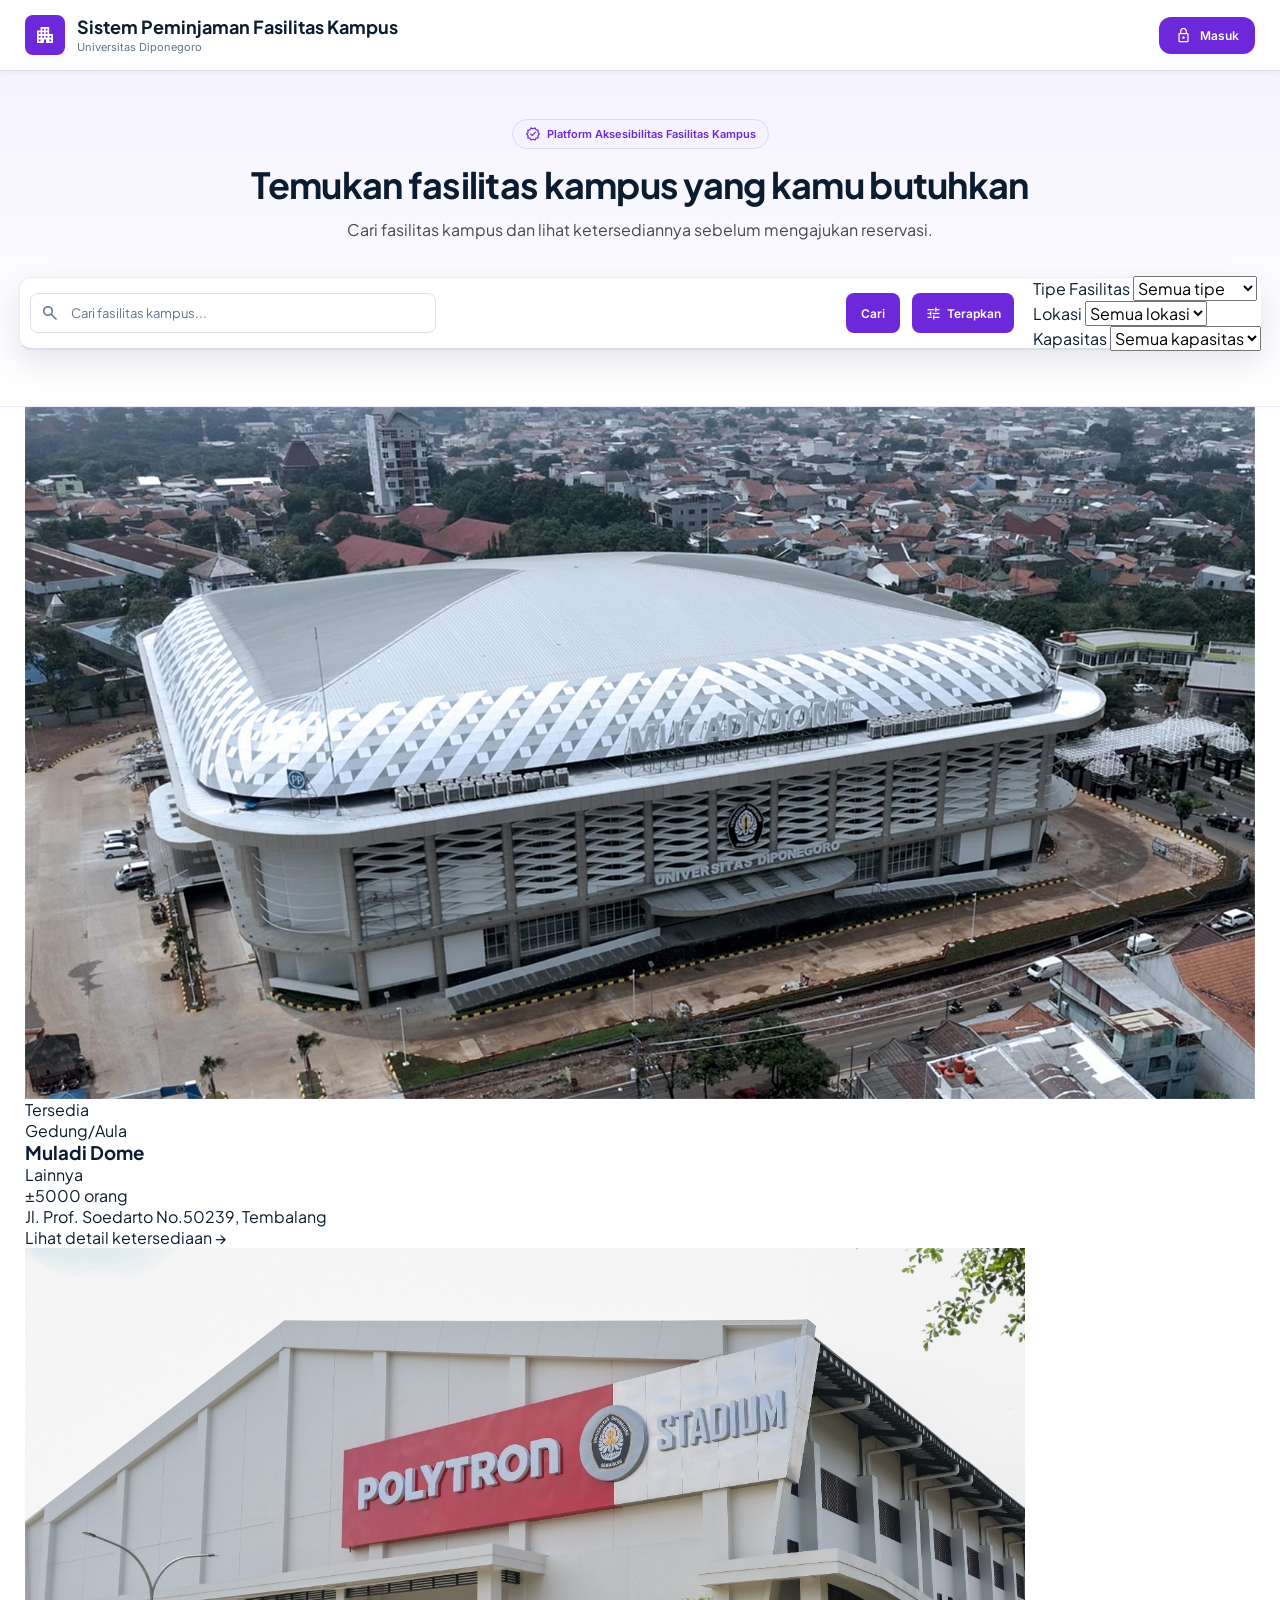
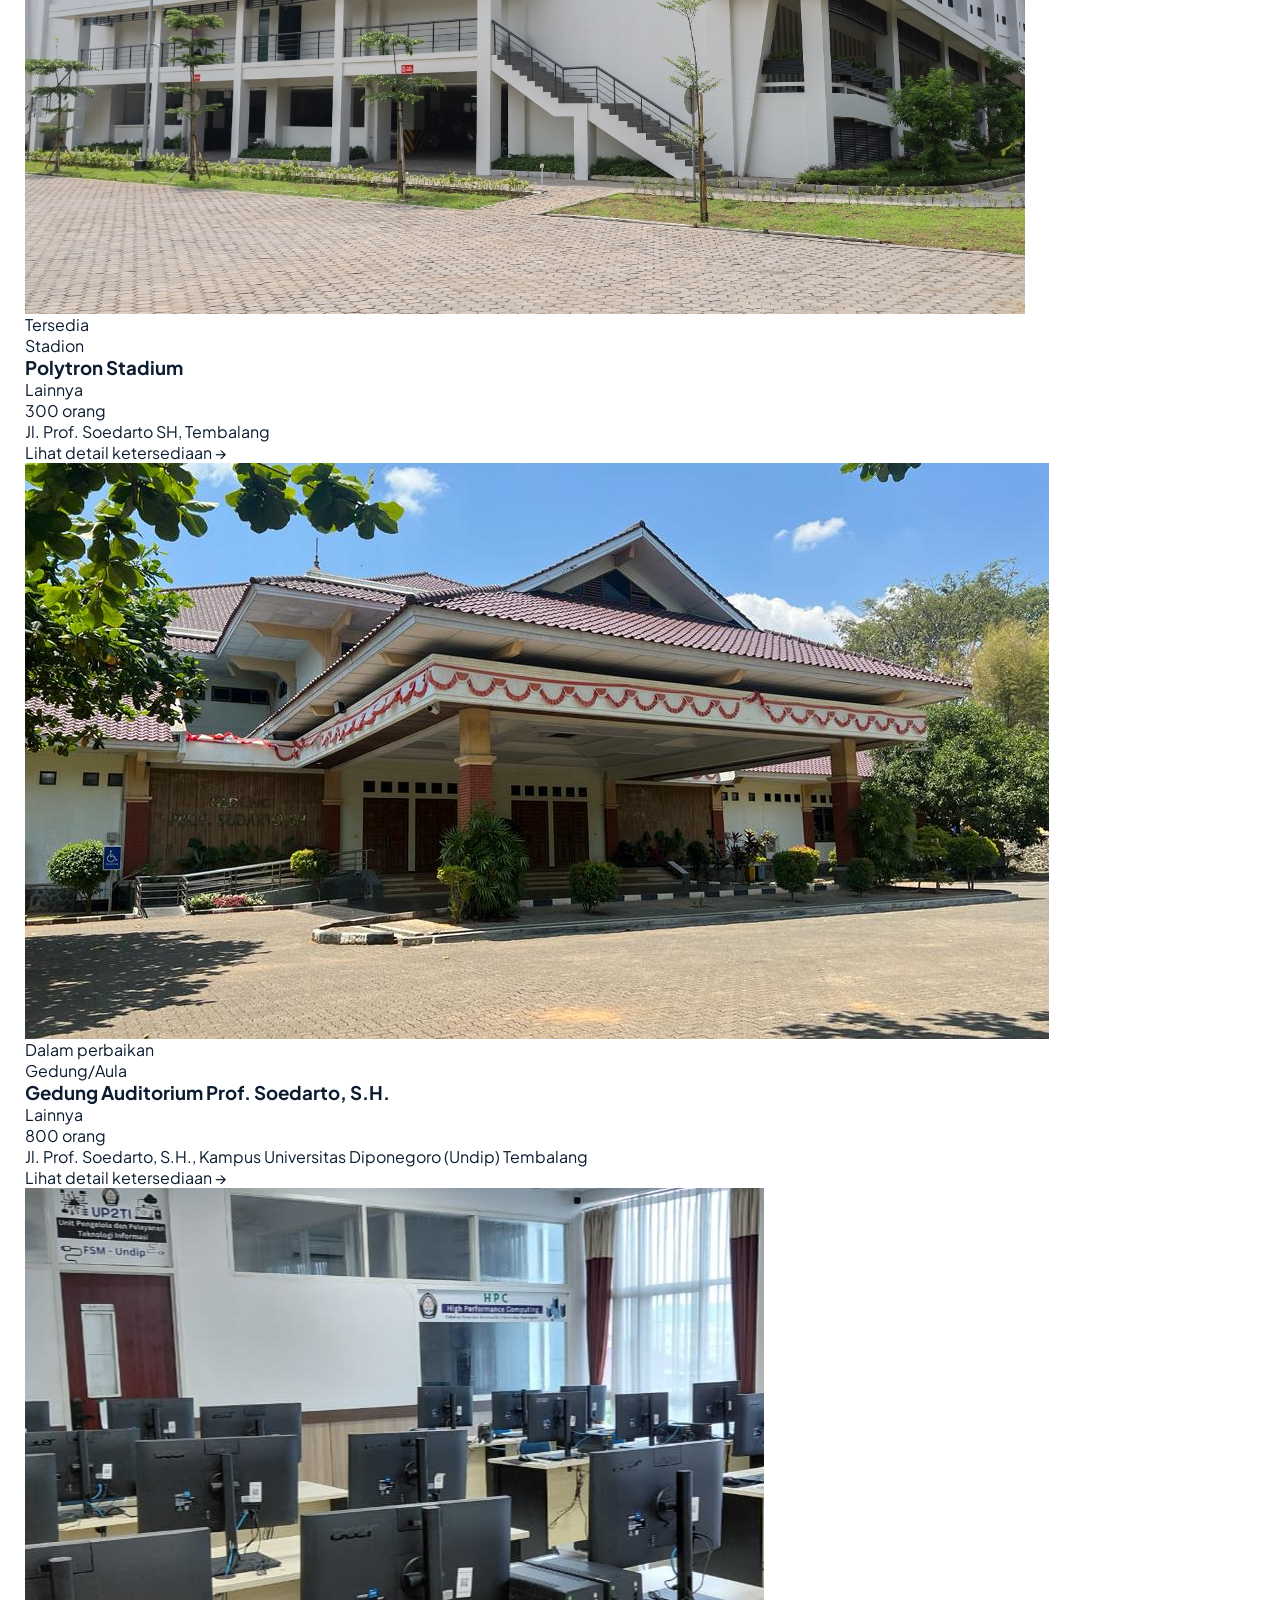
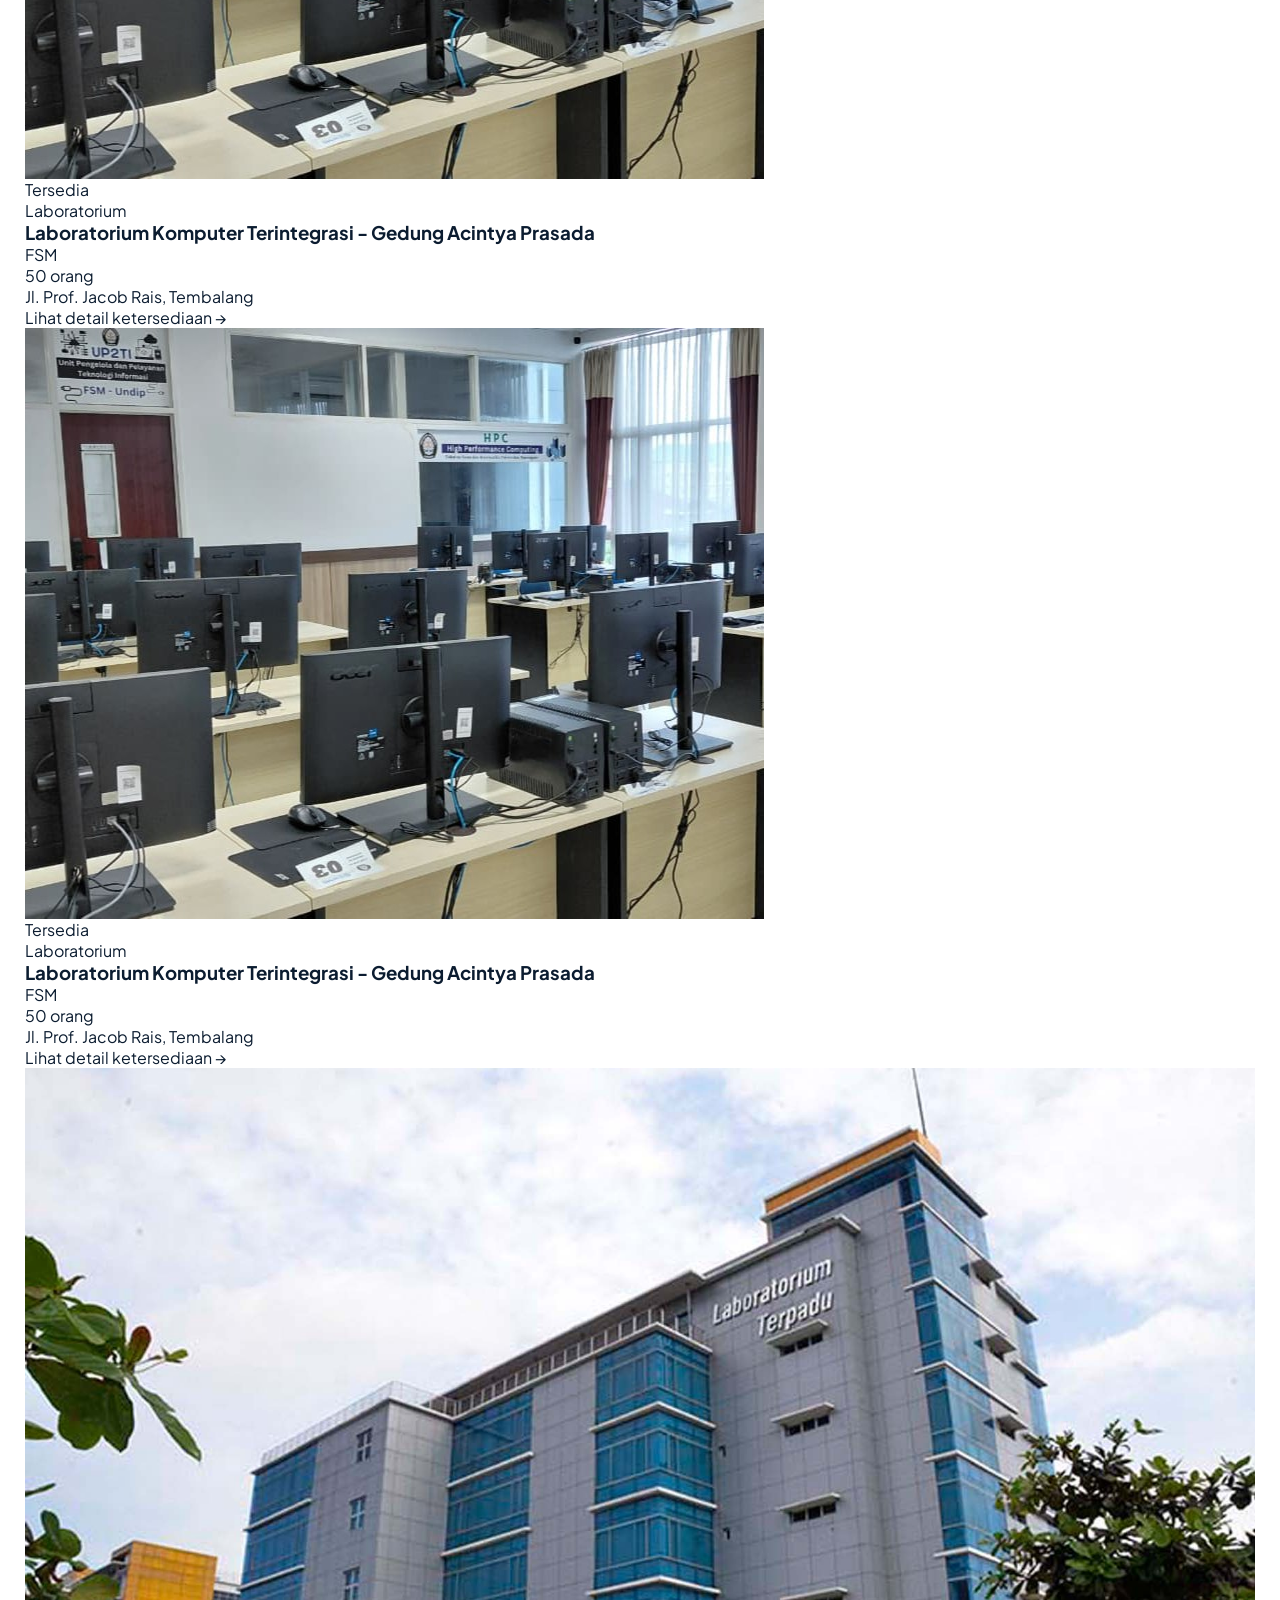
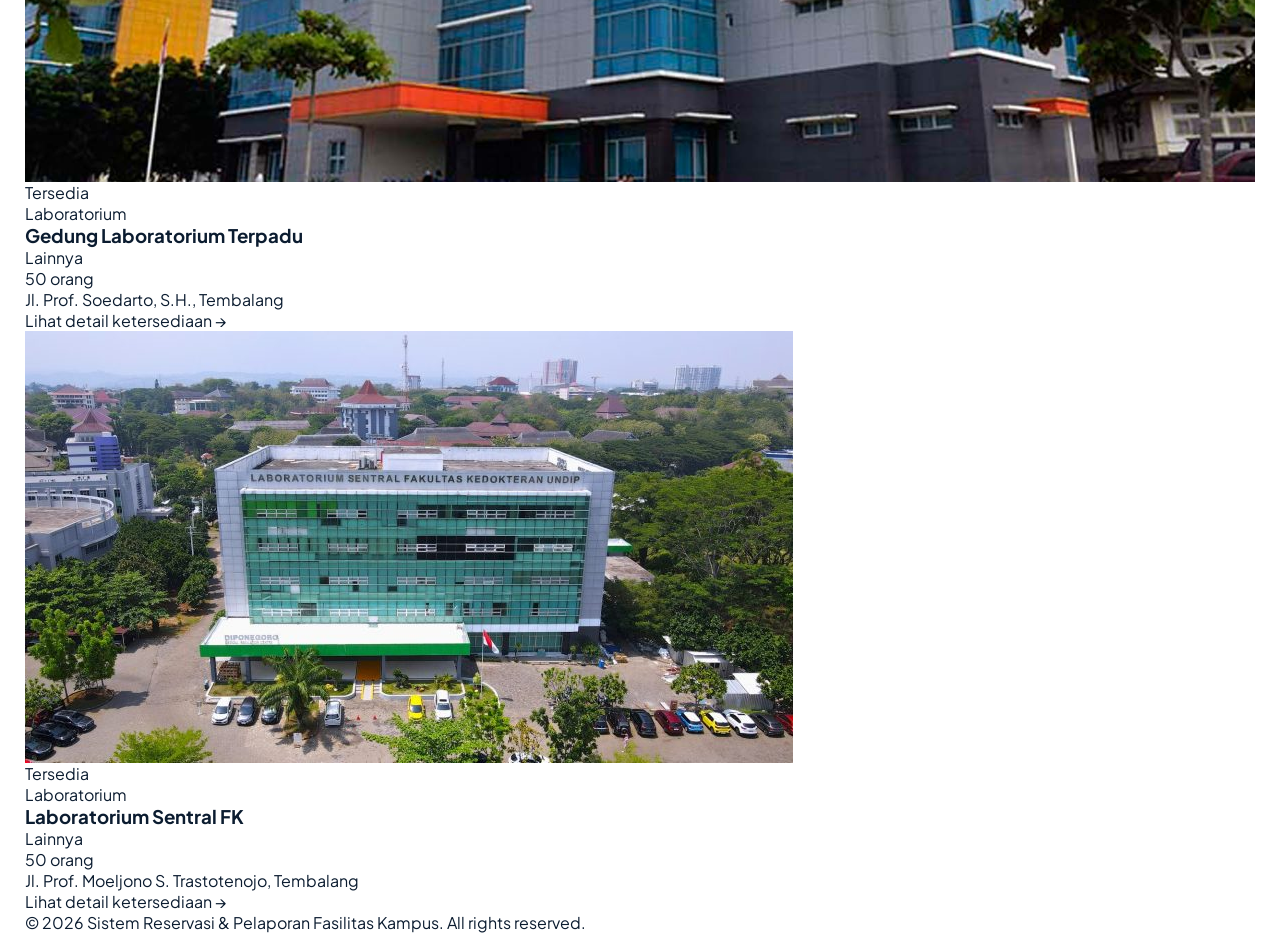
==== index.html @ 1acdc419 "feat: build guest catalog layout" ====
<!DOCTYPE html>
<html lang="en">
<head>
    <meta charset="UTF-8">
    <meta name="viewport" content="width=device-width, initial-scale=1.0">
    <title>Sistem Reservasi Fasilitas Kampus</title>
    <link rel="preconnect" href="https://fonts.googleapis.com">
    <link rel="preconnect" href="https://fonts.gstatic.com" crossorigin>
    <link href="https://fonts.googleapis.com/css2?family=Inter:ital,opsz,wght@0,14..32,100..900;1,14..32,100..900&family=Plus+Jakarta+Sans:ital,wght@0,200..800;1,200..800&display=swap" rel="stylesheet">
    <link href="https://fonts.googleapis.com/css2?family=Material+Symbols+Outlined" rel="stylesheet"/>
    <link rel="stylesheet" href="assets/css/style.css ">
</head>
<body>
    <header class="navbar">
        <div class="container navbar-container">
            <a href="index.html" class="navbar-brand">
                <div class="navbar-logo">
                    <span class="material-symbols-outlined">apartment</span>
                </div>
                <div class="navbar-brand-text">
                    <h1>Sistem Peminjaman Fasilitas Kampus</h1>
                    <span>Universitas Diponegoro</span>
                </div>
            </a>
            <div class="navbar-actions">
                <a href="#" class="navbar-login">
                    <span class="material-symbols-outlined">lock</span>
                    Masuk
                </a>
            </div>
        </div>
    </header>
    <main>
        <section class="hero">
            <div class="hero-container">
                <div class="hero-content">
                    <span class="hero-badge">
                        <span class="material-symbols-outlined">
                            verified
                        </span>
                        Platform Aksesibilitas Fasilitas Kampus
                    </span>
                    <h1 class="hero-title">Temukan fasilitas kampus yang kamu butuhkan</h1>
                    <p class="hero-description">Cari fasilitas kampus dan lihat ketersediannya sebelum mengajukan reservasi.</p>
                </div>
                <div class="search-box">
                    <div class="search-box-input">
                        <span class="material-symbols-outlined">search</span>
                        <input type="text" placeholder="Cari fasilitas kampus...">
                    </div>
                    <button type="button" class="search-button">Cari</button>
                    <button type="button" class="filter-submit">
                        <span class="material-symbols-outlined">tune</span>
                        <p>Terapkan</p>
                    </button>
                    <div class="filters">
                        <div class="filter-group">
                            <label for="facility-type">Tipe Fasilitas</label>
                            <select id="facility-type">
                                <option value="">Semua tipe</option>
                                <option value="">Ruang Kelas</option>
                                <option value="">Laboratorium</option>
                                <option value="">Gor</option>
                                <option value="">Lapangan</option>
                                <option value="">Stadion</option>
                                <option value="">Gedung/Aula</option>
                                <option value="">Outdoor Area</option>
                                <option value="">Masjid</option>
                            </select>
                        </div>
                        <div class="filter-group">
                            <label for="facility-location">Lokasi</label>
                            <select id="facility-location">
                                <option value="">Semua lokasi</option>
                                <option value="">FH</option>
                                <option value="">FEB</option>
                                <option value="">FT</option>
                                <option value="">FK</option>
                                <option value="">FPP</option>
                                <option value="">FIB</option>
                                <option value="">FISIP</option>
                                <option value="">FSM</option>
                                <option value="">FKM</option>
                                <option value="">FPIK</option>
                                <option value="">FPSI</option>
                                <option value="">SV</option>
                                <option value="">Lainnya</option>
                            </select>
                        </div>
                        <div class="filter-group">
                            <label for="facility-capacity">Kapasitas</label>
                            <select id="facility-capacity">
                                <option value="">Semua kapasitas</option>
                                <option value="">50</option>
                                <option value="">100</option>
                                <option value="">200</option>
                                <option value="">1000</option>
                                <option value="">±5000</option>
                                <option value="">Lainnya</option>
                            </select>
                        </div>
                    </div>
                </div>
            </div>
        </section>

        <section class="facility-section">
            <div class="container">
                <div class="facility-grid">
                    <article class="facility-card"> 
                        <div class="facility-img-wrapper">
                            <img src="assets/images/muladi-dome.png" alt="Muladi Dome" class="facility-card-image">
                            <span class="facility-card-availability">Tersedia</span>
                        </div>
                        <div class="facility-card-content">
                            <span class="facility-card-type">Gedung/Aula</span>
                            <h3 class="facility-card-title">Muladi Dome</h3>
                            <p class="facility-card-location">Lainnya</p>
                            <p class="facility-card-capacity">±5000 orang</p>
                            <p class="facility-card-address">Jl. Prof. Soedarto No.50239, Tembalang</p>
                            <a href="#" class="facility-card-link">Lihat detail ketersediaan →</a>
                        </div>
                    </article>

                    <article class="facility-card">
                        <div class="facility-card-img-wrapper">
                            <img src="assets/images/polytron-stadium.png" alt="Polytron Stadium Undip" class="facility-card-image">
                            <span class="facility-card-availability">Tersedia</span>
                        </div>
                        <div class="facility-card-content">
                            <span class="facility-card-type">Stadion</span>
                            <h3 class="facility-card-title">Polytron Stadium</h3>
                            <p class="facility-card-location">Lainnya</p>
                            <p class="facility-card-capacity">300 orang</p>
                            <p class="facility-card-address">Jl. Prof. Soedarto SH, Tembalang</p>
                            <a href="#" class="facility-card-link">Lihat detail ketersediaan →</a>
                        </div>
                    </article>

                    <article class="facility-card">
                        <div class="facility-card-img-wrapper">
                            <img src="assets/images/Gd-Auditorium-Prof.-Soedarto.png" alt="Gedung Auditorium Prof. Soedarto, S. H" class="facility-card-image">
                            <span class="facility-card-availability">Dalam perbaikan</span>
                        </div>
                        <div class="facility-card-content">
                            <span class="facility-card-type">Gedung/Aula</span>
                            <h3 class="facility-card-title">Gedung Auditorium Prof. Soedarto, S.H.</h3>
                            <p class="facility-card-location">Lainnya</p>
                            <p class="facility-card-capacity">800 orang</p>
                            <p class="facility-card-address">Jl. Prof. Soedarto, S.H., Kampus Universitas Diponegoro (Undip) Tembalang</p>
                            <a href="#" class="facility-card-link">Lihat detail ketersediaan →</a>
                        </div>
                    </article>

                    <article class="facility-card">
                        <div class="facility-card-img-wrapper">
                            <img src="assets/images/Lab-Komputer-Gd-AP.png" alt="Laboratorium Komputer Terintegrasi - Gedung Acintya Prasada" class="facility-card-image">
                            <span class="facility-card-availability">Tersedia</span>
                        </div>
                        <div class="facility-card-content">
                            <span class="facility-card-type">Laboratorium</span>
                            <h3 class="facility-card-title">Laboratorium Komputer Terintegrasi - Gedung Acintya Prasada</h3>
                            <p class="facility-card-location">FSM</p>
                            <p class="facility-card-capacity">50 orang</p>
                            <p class="facility-card-address">Jl. Prof. Jacob Rais, Tembalang</p>
                            <a href="#" class="facility-card-link">Lihat detail ketersediaan →</a>
                        </div>
                    </article>

                    <article class="facility-card">
                        <div class="facility-card-img-wrapper">
                            <img src="assets/images/Lab-Komputer-Gd-AP.png" alt="Laboratorium Komputer Terintegrasi - Gedung Acintya Prasada" class="facility-card-image">
                            <span class="facility-card-availability">Tersedia</span>
                        </div>
                        <div class="facility-card-content">
                            <span class="facility-card-type">Laboratorium</span>
                            <h3 class="facility-card-title">Laboratorium Komputer Terintegrasi - Gedung Acintya Prasada</h3>
                            <p class="facility-card-location">FSM</p>
                            <p class="facility-card-capacity">50 orang</p>
                            <p class="facility-card-address">Jl. Prof. Jacob Rais, Tembalang</p>
                            <a href="#" class="facility-card-link">Lihat detail ketersediaan →</a>
                        </div>
                    </article>

                    <article class="facility-card">
                        <div class="facility-card-img-wrapper">
                            <img src="assets/images/gd-lab-bersama.png" alt="Gedung Laboratorium Terpadu" class="facility-card-image">
                            <span class="facility-card-availability">Tersedia</span>
                        </div>
                        <div class="facility-card-content">
                            <span class="facility-card-type">Laboratorium</span>
                            <h3 class="facility-card-title">Gedung Laboratorium Terpadu</h3>
                            <p class="facility-card-location">Lainnya</p>
                            <p class="facility-card-capacity">50 orang</p>
                            <p class="facility-card-address">Jl. Prof. Soedarto, S.H., Tembalang</p>
                            <a href="#" class="facility-card-link">Lihat detail ketersediaan →</a>
                        </div>
                    </article>

                    <article class="facility-card">
                        <div class="facility-card-img-wrapper">
                            <img src="assets/images/lab-sentral-fk.png" alt="Laboratorium Sentral FK" class="facility-card-image">
                            <span class="facility-card-availability">Tersedia</span>
                        </div>
                        <div class="facility-card-content">
                            <span class="facility-card-type">Laboratorium</span>
                            <h3 class="facility-card-title">Laboratorium Sentral FK</h3>
                            <p class="facility-card-location">Lainnya</p>
                            <p class="facility-card-capacity">50 orang</p>
                            <p class="facility-card-address">Jl. Prof. Moeljono S. Trastotenojo, Tembalang</p>
                            <a href="#" class="facility-card-link">Lihat detail ketersediaan →</a>
                        </div>
                    </article>
                </div>
            </div>
        </section>
    </main>

    <footer class="footer">
        <div class="container">
            <p>© 2026 Sistem Reservasi & Pelaporan Fasilitas Kampus. All rights reserved. </p>
        </div>
    </footer>
</body>
</html>
---- assets/css/style.css ----
:root {
  --white: #ffffff;
  --background: #ffffff;

  --primary: #6d28d9;
  --primary-dark: #5b21b6;
  --primary-light: #8b5cf6;

  --purple-50: #f5f3ff;
  --purple-100: #ede9fe;
  --purple-200: #ddd6fe;
  --purple-300: #c4b5fd;
  --purple-400: #a78bfa;

  --text-primary: #0b1c30;
  --text-secondary: #434655;
  --text-muted: #64748b;

  --border: #d9e0ea;
  --border-light: #ede9fe;

  --succes: #059669;
  --succes-bg: #d1fae5;
  --warning: #d97706;
  --warning-bg: #fef3c7;
  --danger: #dc2626;
  --danger-bg: #fee2e2;

  --font-heading: "Plus Jakarta Sans", sans-serif;
  --font-body: "Plus Jakarta Sans", sans-serif;
  --font-label: "Inter", sans-serif;

  --radius-kecil: 8px;
  --radius-medium: 12px;
  --radius--besar: 16px;
  --radius-xl: 20px;
  --radius-full: 999px;

  --shadow-kecil: 0 2px 6px rgba(15, 23, 42, 0.05);
  --shadow-medium: 0 6px 16px rgba(15, 23, 42, 0.08);
  --shadow-large: 0 12px 30px rgba(15, 23, 42, 0.1);

  --container-width: 1230px;
  --page-padding: 24px;
}

* {
  margin: 0;
  padding: 0;
  box-sizing: border-box;
}

html {
  scroll-behavior: smooth;
}

body {
  min-height: 100vh;
  font-family: var(--font-body);
  background: var(--background);
  color: var(--text-primary);
  -webkit-font-smoothing: antialiased;
  text-rendering: optimizeLegibility;
}

a {
  text-decoration: none;
  color: inherit;
}

button,
input,
select,
textarea {
  font: inherit;
}

img {
  display: block;
  max-width: 100%;
}

button {
  cursor: pointer;
}

.container {
  width: min(var(--container-width), calc(100% - (var(--page-padding) * 2)));
  margin: 0 auto;
}

.navbar {
  position: sticky;
  top: 0;
  z-index: 100;
  width: 100%;
  background: var(--white);
  border-bottom: 1px solid var(--border);
  box-shadow: var(--shadow-kecil);
}

.navbar-container {
  min-height: 70px;
  display: flex;
  align-items: center;
  gap: 24px;
}

.navbar-brand {
  display: flex;
  align-items: center;
  gap: 12px;
  flex-shrink: 0;
}

.navbar-logo {
  width: 40px;
  height: 40px;
  display: flex;
  align-items: center;
  justify-content: center;
  background: var(--primary);
  color: var(--white);
  border-radius: var(--radius-kecil);
  box-shadow: var(--shadow-kecil);
}

.navbar-logo .material-symbols-outlined {
  font-size: 22px;
}

.navbar-brand-text h1 {
  font-family: var(--font-heading);
  font-size: 18px;
  line-height: 1.2;
  font-weight: 700;
  color: var(--text-primary);
}

.navbar-brand-text span {
  display: block;
  margin-top: 2px;
  font-family: var(--font-label);
  font-size: 11px;
  line-height: 14px;
  color: var(--text-muted);
}

.navbar-link {
  position: relative;
  padding: 25px 0;
  font-family: var(--font-label);
  font-size: 12px;
  font-weight: 500;
  color: var(--text-secondary);
  transition: color 0.2s ease;
}

.navbar-link:hover {
  color: var(--primary);
}

.navbar-link.active {
  color: var(--primary);
  font-weight: 600;
}

.navbar-link.active::after {
  content: "";
  position: absolute;
  left: 0;
  right: 0;
  bottom: 16px;
  height: 2px;
  background: var(--primary);
  border-radius: var(--radius-full);
}

.navbar-actions {
  display: flex;
  align-items: center;
  gap: 10px;
  margin-left: auto;
  flex-shrink: 0;
}

.navbar-login {
  display: inline-flex;
  align-items: center;
  gap: 8px;
  padding: 10px 16px;
  background: var(--primary);
  color: var(--white);
  border-radius: var(--radius-medium);
  font-family: var(--font-label);
  font-size: 12px;
  font-weight: 600;
  box-shadow: var(--shadow-kecil);
  margin-left: auto;
  transition:
    background-color 0.2s ease,
    transform 0.15s ease;
}

.navbar-login:hover {
  background: var(--primary-dark);
}

.navbar-login:active {
  transform: scale(0.98);
}

.navbar-login .material-symbols-outlined {
  font-size: 17px;
}

.hero {
  background: linear-gradient(to bottom, var(--purple-50), var(--white));
  border-bottom: 1px solid var(--border-light);
  padding: 48px 0 56px;
}

.hero-container {
    display: flex;
    flex-direction: column;
    align-items: center;
}

.hero-badge {
  display: inline-flex;
  align-items: center;
  gap: 6px;
  padding: 6px 12px;
  margin-bottom: 14px;
  background: var(--purple-50);
  border: 1px solid var(--purple-200);
  border-radius: var(--radius-full);
  color: var(--primary);
  font-family: var(--font-label);
  font-size: 11px;
  font-weight: 600;
}

.hero-badge .material-symbols-outlined {
  font-size: 16px;
}

.hero-inner {
  display: flex;
  justify-content: center;
}

.hero-content {
  width: 100%;
  max-width: 850px;
  text-align: center;
}

.hero-title {
  margin: 0 auto;
  max-width: 800px;
  font-family: var(--font-heading);
  font-size: 36px;
  line-height: 1.2;
  font-weight: 700;
  letter-spacing: -0.02em;
  color: var(--text-primary);
}

.hero-description {
  margin-top: 13px;
  margin-bottom: 17px;
  font-family: var(--font-body);
  font-size: medium;
  line-height: normal;
  font-weight: 400;
  color: var(--text-secondary);
}

.search-box{
  display: flex;
  margin: 20px auto 0;
  width: 97%;
  height: 73px;
  gap: 12px;
  border-radius: var(--radius-medium);
  align-items: center;
  background: var(--white);
  border-top: 1px solid var(--border-light);
  border-bottom: 2px solid var(--border);
  border-left: 1px solid var(--border-light);
  box-shadow: var(--shadow-large);
}

.search-box-input{
    position: relative;
    flex: 1;
    min-width: 0;
}

.search-box-input .material-symbols-outlined{
    position: absolute;
    left: 20px;
    top: 50%;
    transform: translateY(-50%);
    font-size: 20px;
    color: var(--text-muted);
    pointer-events: none;
}

.search-box-input input {
    width: 50%;
    height: 40px;
    margin-left: 10px;
    padding: 0 14px 0 40px;
    border: 1px solid var(--border);
    border-radius: var(--radius-kecil);
    outline: none;
    background: var(--white);
    color: var(--text-primary);
    font-family: var(--font-body);
    font-size: 13px;
    transition: border-color 0.2s ease, box-shadow 0.2s ease;
}

.search-box-input input::placeholder{
    color: var(--text-muted);
}

.search-box-input input:focus{
    border-color: var(--primary);
    box-shadow: 0 0 0 3px rgba(109, 40, 217, 0.10);
}

.search-button{
    height: 40px;
    padding: 0 15px;
    border: none;
    border-radius: var(--radius-kecil);
    background: var(--primary);
    color: var(--white);
    font-family: var(--font-label);
    font-size: 12px;
    font-weight: 600;
    cursor: pointer;
    margin-left: 3px;
    transition: background-color 0.2s ease, transform 0.15s ease;
}

.search-button:hover{
    background: var(--primary-dark);
}

.search-button:active{
    transform: scale(0.98);
}

.filter-submit{
    height: 40px;
    padding: 0 13px;
    border: none;
    display: flex;
    align-items: center;
    justify-content: center;
    gap: 5px;
    border-radius: var(--radius-kecil);
    background: var(--primary);
    color: var(--white);
    font-family: var(--font-label);
    font-size: 12px;
    font-weight: 600;
    cursor: pointer;
    margin-right: 7px;
    transition: background-color 0.2s ease, transform 0.15s ease, border-color 0.2s ease;;
}

.filter-submit:hover {
    background: var(--primary-dark);
    border-color: var(--primary-dark);
    color: var(--white);
}

.filter-submit .material-symbols-outlined {
    font-size: 17px;
}

.filter-submit p {
    margin: 0;
}
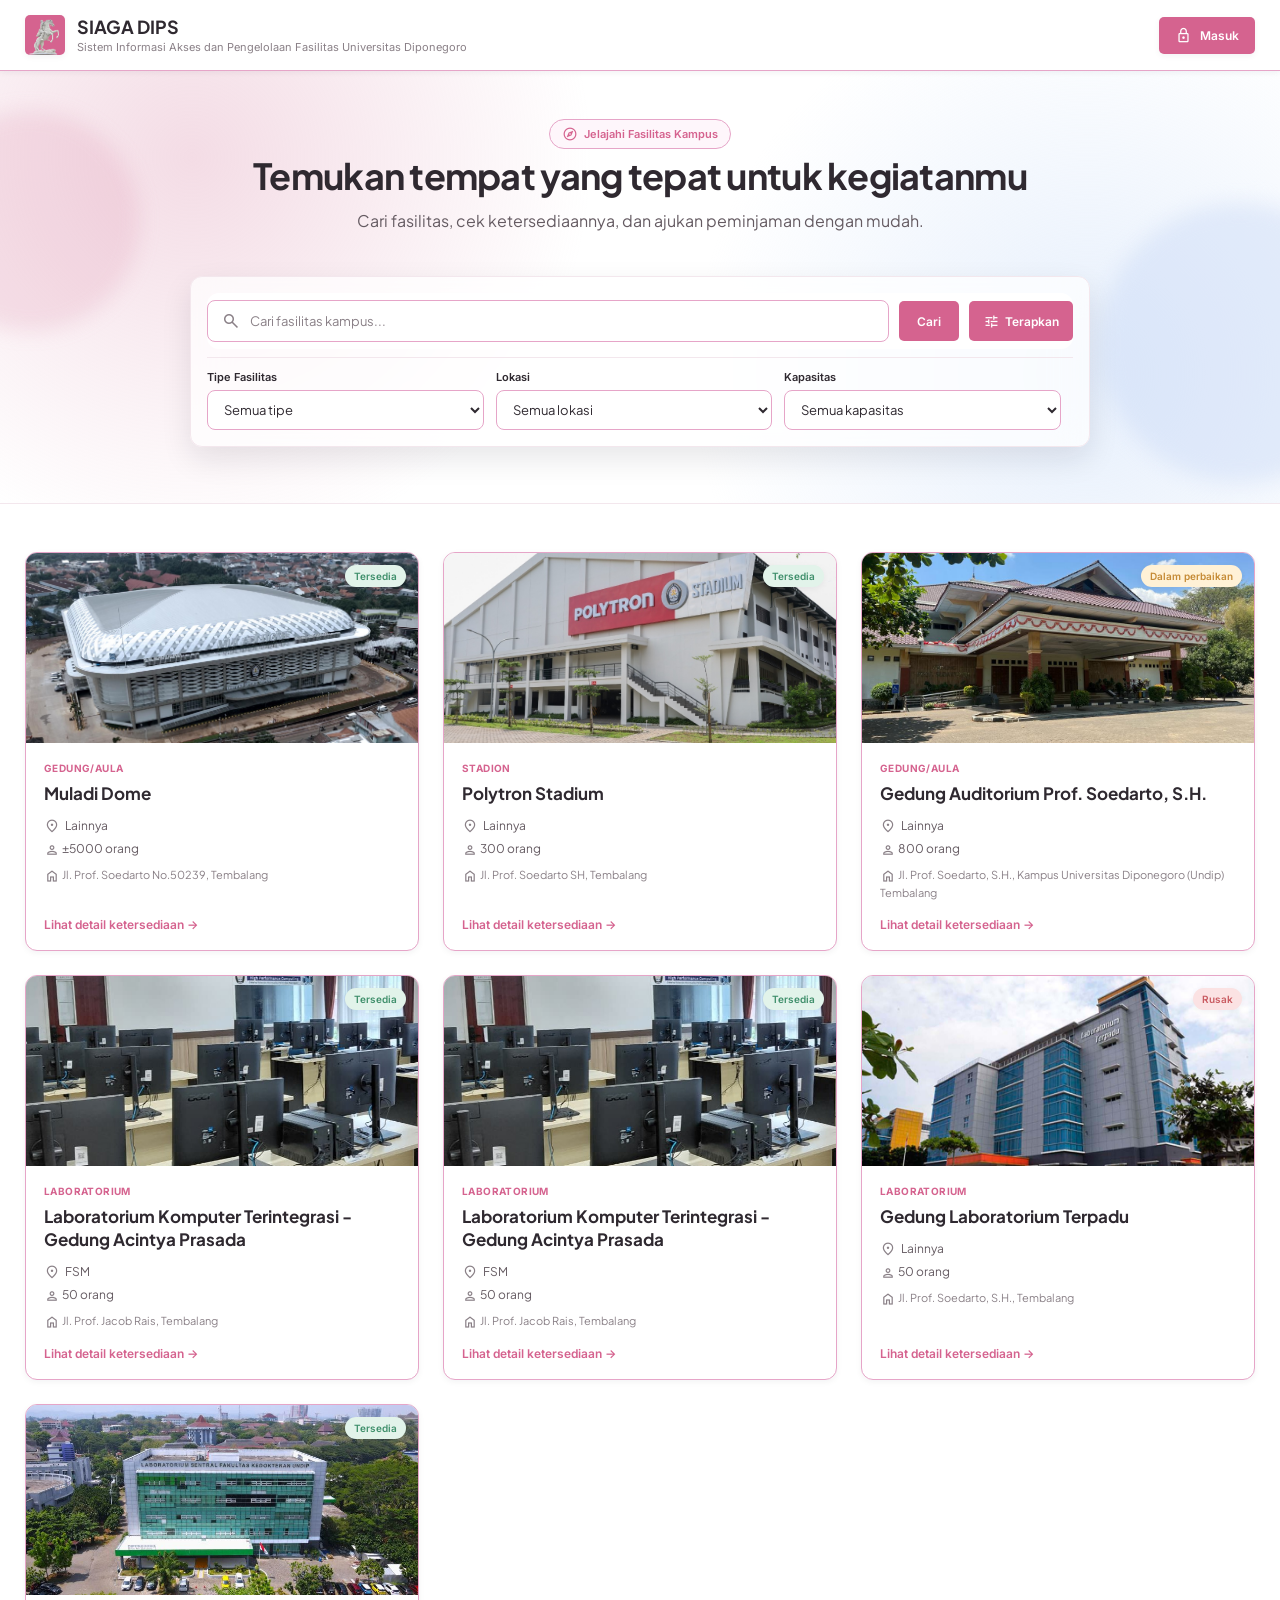
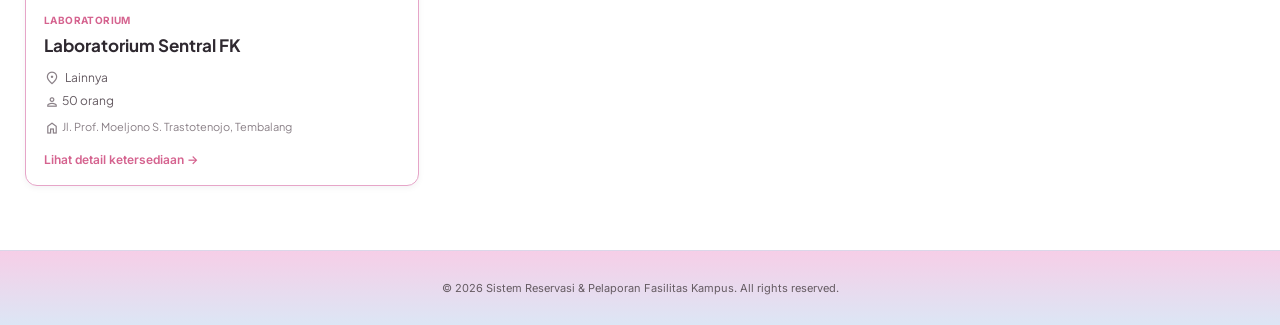
==== commit ea455d8c: "feat: complete facility catalog page" ====
--- a/index.html
+++ b/index.html
@@ -15,11 +15,12 @@
         <div class="container navbar-container">
             <a href="index.html" class="navbar-brand">
                 <div class="navbar-logo">
-                    <span class="material-symbols-outlined">apartment</span>
+                    <img src="assets/images/logo-patung-kuda-undip.png" alt="Logo UNDIP">
+                    <!-- <span class="material-symbols-outlined">apartment</span> -->
                 </div>
                 <div class="navbar-brand-text">
-                    <h1>Sistem Peminjaman Fasilitas Kampus</h1>
-                    <span>Universitas Diponegoro</span>
+                    <h1>SIAGA DIPS</h1>
+                    <span>Sistem Informasi Akses dan Pengelolaan Fasilitas Universitas Diponegoro</span> 
                 </div>
             </a>
             <div class="navbar-actions">
@@ -32,76 +33,79 @@
     </header>
     <main>
         <section class="hero">
+            <div class="hero-decoration hero-decoration-pink"></div>
+            <div class="hero-decoration hero-decoration-blue"></div>
             <div class="hero-container">
                 <div class="hero-content">
                     <span class="hero-badge">
-                        <span class="material-symbols-outlined">
-                            verified
-                        </span>
-                        Platform Aksesibilitas Fasilitas Kampus
+                        <span class="material-symbols-outlined">explore</span>
+                        Jelajahi Fasilitas Kampus
                     </span>
-                    <h1 class="hero-title">Temukan fasilitas kampus yang kamu butuhkan</h1>
-                    <p class="hero-description">Cari fasilitas kampus dan lihat ketersediannya sebelum mengajukan reservasi.</p>
-                </div>
-                <div class="search-box">
-                    <div class="search-box-input">
-                        <span class="material-symbols-outlined">search</span>
-                        <input type="text" placeholder="Cari fasilitas kampus...">
+                    <h1 class="hero-title">Temukan tempat yang tepat untuk kegiatanmu</h1>
+                    <p class="hero-description">Cari fasilitas, cek ketersediaannya, dan ajukan
+peminjaman dengan mudah.</p>
+                </div>
+                <div class="search-panel">
+                    <div class="search-box">
+                        <div class="search-box-input">
+                            <span class="material-symbols-outlined">search</span>
+                            <input type="text" placeholder="Cari fasilitas kampus...">
+                        </div>
+                        <button type="button" class="search-button">Cari</button>
+                        <button type="button" class="filter-submit">
+                            <span class="material-symbols-outlined">tune</span>
+                            <p>Terapkan</p>
+                        </button>
                     </div>
-                    <button type="button" class="search-button">Cari</button>
-                    <button type="button" class="filter-submit">
-                        <span class="material-symbols-outlined">tune</span>
-                        <p>Terapkan</p>
-                    </button>
                     <div class="filters">
-                        <div class="filter-group">
-                            <label for="facility-type">Tipe Fasilitas</label>
-                            <select id="facility-type">
-                                <option value="">Semua tipe</option>
-                                <option value="">Ruang Kelas</option>
-                                <option value="">Laboratorium</option>
-                                <option value="">Gor</option>
-                                <option value="">Lapangan</option>
-                                <option value="">Stadion</option>
-                                <option value="">Gedung/Aula</option>
-                                <option value="">Outdoor Area</option>
-                                <option value="">Masjid</option>
-                            </select>
-                        </div>
-                        <div class="filter-group">
-                            <label for="facility-location">Lokasi</label>
-                            <select id="facility-location">
-                                <option value="">Semua lokasi</option>
-                                <option value="">FH</option>
-                                <option value="">FEB</option>
-                                <option value="">FT</option>
-                                <option value="">FK</option>
-                                <option value="">FPP</option>
-                                <option value="">FIB</option>
-                                <option value="">FISIP</option>
-                                <option value="">FSM</option>
-                                <option value="">FKM</option>
-                                <option value="">FPIK</option>
-                                <option value="">FPSI</option>
-                                <option value="">SV</option>
-                                <option value="">Lainnya</option>
-                            </select>
-                        </div>
-                        <div class="filter-group">
-                            <label for="facility-capacity">Kapasitas</label>
-                            <select id="facility-capacity">
-                                <option value="">Semua kapasitas</option>
-                                <option value="">50</option>
-                                <option value="">100</option>
-                                <option value="">200</option>
-                                <option value="">1000</option>
-                                <option value="">±5000</option>
-                                <option value="">Lainnya</option>
-                            </select>
+                            <div class="filter-group">
+                                <label for="facility-type">Tipe Fasilitas</label>
+                                <select id="facility-type">
+                                    <option value="">Semua tipe</option>
+                                    <option value="">Ruang Kelas</option>
+                                    <option value="">Laboratorium</option>
+                                    <option value="">Gor</option>
+                                    <option value="">Lapangan</option>
+                                    <option value="">Stadion</option>
+                                    <option value="">Gedung/Aula</option>
+                                    <option value="">Outdoor Area</option>
+                                    <option value="">Masjid</option>
+                                </select>
+                            </div>
+                            <div class="filter-group">
+                                <label for="facility-location">Lokasi</label>
+                                <select id="facility-location">
+                                    <option value="">Semua lokasi</option>
+                                    <option value="">FH</option>
+                                    <option value="">FEB</option>
+                                    <option value="">FT</option>
+                                    <option value="">FK</option>
+                                    <option value="">FPP</option>
+                                    <option value="">FIB</option>
+                                    <option value="">FISIP</option>
+                                    <option value="">FSM</option>
+                                    <option value="">FKM</option>
+                                    <option value="">FPIK</option>
+                                    <option value="">FPSI</option>
+                                    <option value="">SV</option>
+                                    <option value="">Lainnya</option>
+                                </select>
+                            </div>
+                            <div class="filter-group">
+                                <label for="facility-capacity">Kapasitas</label>
+                                <select id="facility-capacity">
+                                    <option value="">Semua kapasitas</option>
+                                    <option value="">50</option>
+                                    <option value="">100</option>
+                                    <option value="">200</option>
+                                    <option value="">1000</option>
+                                    <option value="">±5000</option>
+                                    <option value="">Lainnya</option>
+                                </select>
+                            </div>
                         </div>
                     </div>
                 </div>
-            </div>
         </section>
 
         <section class="facility-section">
@@ -115,99 +119,120 @@
                         <div class="facility-card-content">
                             <span class="facility-card-type">Gedung/Aula</span>
                             <h3 class="facility-card-title">Muladi Dome</h3>
-                            <p class="facility-card-location">Lainnya</p>
-                            <p class="facility-card-capacity">±5000 orang</p>
-                            <p class="facility-card-address">Jl. Prof. Soedarto No.50239, Tembalang</p>
-                            <a href="#" class="facility-card-link">Lihat detail ketersediaan →</a>
-                        </div>
-                    </article>
-
-                    <article class="facility-card">
-                        <div class="facility-card-img-wrapper">
+                            <p class="facility-card-location">
+                                <span class="material-symbols-outlined">location_on</span> Lainnya</p>
+                            <p class="facility-card-capacity">
+                                <span class="material-symbols-outlined">person</span> ±5000 orang</p>
+                            <p class="facility-card-address">
+                                <span class="material-symbols-outlined">home</span> Jl. Prof. Soedarto No.50239, Tembalang</p>
+                            <a href="#" class="facility-card-link">Lihat detail ketersediaan →</a>
+                        </div>
+                    </article>
+
+                    <article class="facility-card">
+                        <div class="facility-img-wrapper">
                             <img src="assets/images/polytron-stadium.png" alt="Polytron Stadium Undip" class="facility-card-image">
-                            <span class="facility-card-availability">Tersedia</span>
+                            <span class="facility-card-availability available">Tersedia</span>
                         </div>
                         <div class="facility-card-content">
                             <span class="facility-card-type">Stadion</span>
                             <h3 class="facility-card-title">Polytron Stadium</h3>
-                            <p class="facility-card-location">Lainnya</p>
-                            <p class="facility-card-capacity">300 orang</p>
-                            <p class="facility-card-address">Jl. Prof. Soedarto SH, Tembalang</p>
-                            <a href="#" class="facility-card-link">Lihat detail ketersediaan →</a>
-                        </div>
-                    </article>
-
-                    <article class="facility-card">
-                        <div class="facility-card-img-wrapper">
+                            <p class="facility-card-location"> 
+                                <span class="material-symbols-outlined">location_on</span> Lainnya</p>
+                            <p class="facility-card-capacity">
+                                <span class="material-symbols-outlined">person</span> 300 orang</p>
+                            <p class="facility-card-address">
+                                <span class="material-symbols-outlined">home</span> Jl. Prof. Soedarto SH, Tembalang</p>
+                            <a href="#" class="facility-card-link">Lihat detail ketersediaan →</a>
+                        </div>
+                    </article>
+
+                    <article class="facility-card">
+                        <div class="facility-img-wrapper">
                             <img src="assets/images/Gd-Auditorium-Prof.-Soedarto.png" alt="Gedung Auditorium Prof. Soedarto, S. H" class="facility-card-image">
-                            <span class="facility-card-availability">Dalam perbaikan</span>
+                            <span class="facility-card-availability maintenance">Dalam perbaikan</span>
                         </div>
                         <div class="facility-card-content">
                             <span class="facility-card-type">Gedung/Aula</span>
                             <h3 class="facility-card-title">Gedung Auditorium Prof. Soedarto, S.H.</h3>
-                            <p class="facility-card-location">Lainnya</p>
-                            <p class="facility-card-capacity">800 orang</p>
-                            <p class="facility-card-address">Jl. Prof. Soedarto, S.H., Kampus Universitas Diponegoro (Undip) Tembalang</p>
-                            <a href="#" class="facility-card-link">Lihat detail ketersediaan →</a>
-                        </div>
-                    </article>
-
-                    <article class="facility-card">
-                        <div class="facility-card-img-wrapper">
+                            <p class="facility-card-location">
+                                <span class="material-symbols-outlined">location_on</span> Lainnya</p>
+                            <p class="facility-card-capacity">
+                                <span class="material-symbols-outlined">person</span> 800 orang</p>
+                            <p class="facility-card-address">
+                                <span class="material-symbols-outlined">home</span> Jl. Prof. Soedarto, S.H., Kampus Universitas Diponegoro (Undip) Tembalang</p>
+                            <a href="#" class="facility-card-link">Lihat detail ketersediaan →</a>
+                        </div>
+                    </article>
+
+                    <article class="facility-card">
+                        <div class="facility-img-wrapper">
                             <img src="assets/images/Lab-Komputer-Gd-AP.png" alt="Laboratorium Komputer Terintegrasi - Gedung Acintya Prasada" class="facility-card-image">
-                            <span class="facility-card-availability">Tersedia</span>
+                            <span class="facility-card-availability available">Tersedia</span>
                         </div>
                         <div class="facility-card-content">
                             <span class="facility-card-type">Laboratorium</span>
                             <h3 class="facility-card-title">Laboratorium Komputer Terintegrasi - Gedung Acintya Prasada</h3>
-                            <p class="facility-card-location">FSM</p>
-                            <p class="facility-card-capacity">50 orang</p>
-                            <p class="facility-card-address">Jl. Prof. Jacob Rais, Tembalang</p>
-                            <a href="#" class="facility-card-link">Lihat detail ketersediaan →</a>
-                        </div>
-                    </article>
-
-                    <article class="facility-card">
-                        <div class="facility-card-img-wrapper">
+                            <p class="facility-card-location">
+                                <span class="material-symbols-outlined">location_on</span> FSM</p>
+                            <p class="facility-card-capacity">
+                                <span class="material-symbols-outlined">person</span> 50 orang</p>
+                            <p class="facility-card-address">
+                                <span class="material-symbols-outlined">home</span> Jl. Prof. Jacob Rais, Tembalang</p>
+                            <a href="#" class="facility-card-link">Lihat detail ketersediaan →</a>
+                        </div>
+                    </article>
+
+                    <article class="facility-card">
+                        <div class="facility-img-wrapper">
                             <img src="assets/images/Lab-Komputer-Gd-AP.png" alt="Laboratorium Komputer Terintegrasi - Gedung Acintya Prasada" class="facility-card-image">
-                            <span class="facility-card-availability">Tersedia</span>
+                            <span class="facility-card-availability available">Tersedia</span>
                         </div>
                         <div class="facility-card-content">
                             <span class="facility-card-type">Laboratorium</span>
                             <h3 class="facility-card-title">Laboratorium Komputer Terintegrasi - Gedung Acintya Prasada</h3>
-                            <p class="facility-card-location">FSM</p>
-                            <p class="facility-card-capacity">50 orang</p>
-                            <p class="facility-card-address">Jl. Prof. Jacob Rais, Tembalang</p>
-                            <a href="#" class="facility-card-link">Lihat detail ketersediaan →</a>
-                        </div>
-                    </article>
-
-                    <article class="facility-card">
-                        <div class="facility-card-img-wrapper">
+                            <p class="facility-card-location">
+                                <span class="material-symbols-outlined">location_on</span> FSM</p>
+                            <p class="facility-card-capacity">
+                                <span class="material-symbols-outlined">person</span> 50 orang</p>
+                            <p class="facility-card-address">
+                                <span class="material-symbols-outlined">home</span> Jl. Prof. Jacob Rais, Tembalang</p>
+                            <a href="#" class="facility-card-link">Lihat detail ketersediaan →</a>
+                        </div>
+                    </article>
+
+                    <article class="facility-card">
+                        <div class="facility-img-wrapper">
                             <img src="assets/images/gd-lab-bersama.png" alt="Gedung Laboratorium Terpadu" class="facility-card-image">
-                            <span class="facility-card-availability">Tersedia</span>
+                            <span class="facility-card-availability broken">Rusak</span>
                         </div>
                         <div class="facility-card-content">
                             <span class="facility-card-type">Laboratorium</span>
                             <h3 class="facility-card-title">Gedung Laboratorium Terpadu</h3>
-                            <p class="facility-card-location">Lainnya</p>
-                            <p class="facility-card-capacity">50 orang</p>
-                            <p class="facility-card-address">Jl. Prof. Soedarto, S.H., Tembalang</p>
-                            <a href="#" class="facility-card-link">Lihat detail ketersediaan →</a>
-                        </div>
-                    </article>
-
-                    <article class="facility-card">
-                        <div class="facility-card-img-wrapper">
+                            <p class="facility-card-location">
+                                <span class="material-symbols-outlined">location_on</span> Lainnya</p>
+                            <p class="facility-card-capacity">
+                                <span class="material-symbols-outlined">person</span> 50 orang</p>
+                            <p class="facility-card-address">
+                                <span class="material-symbols-outlined">home</span> Jl. Prof. Soedarto, S.H., Tembalang</p>
+                            <a href="#" class="facility-card-link">Lihat detail ketersediaan →</a>
+                        </div>
+                    </article>
+
+                    <article class="facility-card">
+                        <div class="facility-img-wrapper">
                             <img src="assets/images/lab-sentral-fk.png" alt="Laboratorium Sentral FK" class="facility-card-image">
-                            <span class="facility-card-availability">Tersedia</span>
+                            <span class="facility-card-availability available">Tersedia</span>
                         </div>
                         <div class="facility-card-content">
                             <span class="facility-card-type">Laboratorium</span>
                             <h3 class="facility-card-title">Laboratorium Sentral FK</h3>
-                            <p class="facility-card-location">Lainnya</p>
-                            <p class="facility-card-capacity">50 orang</p>
-                            <p class="facility-card-address">Jl. Prof. Moeljono S. Trastotenojo, Tembalang</p>
+                            <p class="facility-card-location">
+                                <span class="material-symbols-outlined">location_on</span> Lainnya</p>
+                            <p class="facility-card-capacity">
+                                <span class="material-symbols-outlined">person</span> 50 orang</p>
+                            <p class="facility-card-address">
+                                <span class="material-symbols-outlined">home</span> Jl. Prof. Moeljono S. Trastotenojo, Tembalang</p>
                             <a href="#" class="facility-card-link">Lihat detail ketersediaan →</a>
                         </div>
                     </article>
@@ -215,7 +240,6 @@
             </div>
         </section>
     </main>
-
     <footer class="footer">
         <div class="container">
             <p>© 2026 Sistem Reservasi & Pelaporan Fasilitas Kampus. All rights reserved. </p>
--- a/assets/css/style.css
+++ b/assets/css/style.css
@@ -2,29 +2,29 @@
   --white: #ffffff;
   --background: #ffffff;
 
-  --primary: #6d28d9;
-  --primary-dark: #5b21b6;
-  --primary-light: #8b5cf6;
-
-  --purple-50: #f5f3ff;
-  --purple-100: #ede9fe;
-  --purple-200: #ddd6fe;
-  --purple-300: #c4b5fd;
-  --purple-400: #a78bfa;
-
-  --text-primary: #0b1c30;
-  --text-secondary: #434655;
-  --text-muted: #64748b;
-
-  --border: #d9e0ea;
-  --border-light: #ede9fe;
-
-  --succes: #059669;
-  --succes-bg: #d1fae5;
-  --warning: #d97706;
-  --warning-bg: #fef3c7;
-  --danger: #dc2626;
-  --danger-bg: #fee2e2;
+  --primary: #d5638f;
+  --primary-dark: #c5688e;
+  --primary-light: #e6b2c6;
+
+  --purple-50: #fef6fb;
+  --purple-100: #d6e5fa;
+  --purple-200: #ffffff;
+  /* --purple-300: #c4b5fd;
+  --purple-400: #a78bfa; */
+
+  --text-primary: #2f2930;
+  --text-secondary: #655b62;
+  --text-muted: #8a8087;
+
+  --border: #e6a5c8;
+  --border-light: #f3e7ed;
+
+  --succes: #3f8f6b;
+  --succes-bg: #e2f3ea;
+  --warning: #c58a35;
+  --warning-bg: #fff1d6;
+  --danger: #c95b61;
+  --danger-bg: #fbe2e3;
 
   --font-heading: "Plus Jakarta Sans", sans-serif;
   --font-body: "Plus Jakarta Sans", sans-serif;
@@ -121,12 +121,20 @@
   justify-content: center;
   background: var(--primary);
   color: var(--white);
-  border-radius: var(--radius-kecil);
+  border-radius: 5px;
   box-shadow: var(--shadow-kecil);
 }
 
-.navbar-logo .material-symbols-outlined {
+/* .navbar-logo .material-symbols-outlined {
   font-size: 22px;
+} */
+
+.navbar-logo img{
+  width: 30px;
+  height: auto;
+  vertical-align: middle;
+  margin-right: 2px;
+  margin-bottom: -4px;
 }
 
 .navbar-brand-text h1 {
@@ -191,7 +199,7 @@
   padding: 10px 16px;
   background: var(--primary);
   color: var(--white);
-  border-radius: var(--radius-medium);
+  border-radius: 5px;
   font-family: var(--font-label);
   font-size: 12px;
   font-weight: 600;
@@ -215,15 +223,19 @@
 }
 
 .hero {
-  background: linear-gradient(to bottom, var(--purple-50), var(--white));
+  /* background: linear-gradient(to bottom, var(--purple-50), var(--white)); */
+  background:radial-gradient(circle at 15% 20%,rgba(230, 178, 198, 0.45), transparent 35%), 
+   radial-gradient(circle at 85% 70%,rgba(214, 229, 250, 0.6), transparent 35%), var(--background);
   border-bottom: 1px solid var(--border-light);
   padding: 48px 0 56px;
+  position: relative;
+  overflow: hidden;
 }
 
 .hero-container {
-    display: flex;
-    flex-direction: column;
-    align-items: center;
+  display: flex;
+  flex-direction: column;
+  align-items: center;
 }
 
 .hero-badge {
@@ -231,9 +243,9 @@
   align-items: center;
   gap: 6px;
   padding: 6px 12px;
-  margin-bottom: 14px;
+  margin-bottom: 5px;
   background: var(--purple-50);
-  border: 1px solid var(--purple-200);
+  border: 1px solid var(--border);
   border-radius: var(--radius-full);
   color: var(--primary);
   font-family: var(--font-label);
@@ -277,113 +289,455 @@
   color: var(--text-secondary);
 }
 
-.search-box{
-  display: flex;
-  margin: 20px auto 0;
-  width: 97%;
-  height: 73px;
+.hero-decoration {
+    position: absolute;
+    border-radius: 50%;
+    filter: blur(10px);
+    pointer-events: none;
+}
+
+.hero-decoration-pink {
+    width: 220px;
+    height: 220px;
+    background: rgba(215, 127, 161, 0.18);
+    top: 40px;
+    left: -80px;
+}
+
+.hero-decoration-blue {
+    width: 280px;
+    height: 280px;
+    background: rgba(201, 218, 247, 0.45);
+    right: -100px;
+    bottom: 20px;
+}
+
+.search-panel {
+  width: min(100%, 900px);
+  margin: 28px auto 0;
+  padding: 16px;
+  background: rgba(255, 255, 255, 0.72);
+  backdrop-filter: blur(18px);
+  -webkit-backdrop-filter: blur(18px);
+  border: 1px solid rgba(255, 255, 255, 0.8);
+  box-shadow: 0 12px 35px rgba(80, 50, 70, 0.1);
+  border-radius: 20px;
+  border: 1px solid var(--border-light);
+  border-radius: var(--radius-medium);
+  box-shadow: var(--shadow-large);
+}
+
+.search-box {
+  display: flex;
+  margin: 0;
+  width: 100%;
+  height: 56px;
+  gap: 10px;
+  border-radius: var(--radius-medium);
+  align-items: center;
+  background: var(--white);
+  border: none;
+  box-shadow: none;
+}
+
+.search-box-input {
+  position: relative;
+  flex: 1;
+  min-width: 0;
+}
+
+.search-box-input .material-symbols-outlined {
+  position: absolute;
+  left: 14px;
+  top: 50%;
+  transform: translateY(-50%);
+  font-size: 20px;
+  color: var(--text-muted);
+  pointer-events: none;
+}
+
+.search-box-input input {
+  width: 100%;
+  height: 42px;
+  margin: 0;
+  padding: 0 14px 0 42px;
+  border: 1px solid var(--border);
+  border-radius: var(--radius-kecil);
+  outline: none;
+  background: var(--white);
+  color: var(--text-primary);
+  font-family: var(--font-body);
+  font-size: 13px;
+  transition:
+    border-color 0.2s ease,
+    box-shadow 0.2s ease;
+}
+
+.search-box-input input::placeholder {
+  color: var(--text-muted);
+}
+
+.search-box-input input:focus {
+  border-color: var(--primary);
+  box-shadow: 0 0 0 3px rgba(109, 40, 217, 0.1);
+}
+
+.search-button {
+  height: 40px;
+  padding: 0 18px;
+  border: none;
+  border-radius: 5px;
+  background: var(--primary);
+  color: var(--white);
+  font-family: var(--font-label);
+  font-size: 12px;
+  font-weight: 600;
+  cursor: pointer;
+  transition:
+    background-color 0.2s ease,
+    transform 0.15s ease;
+}
+
+.search-button:hover {
+  background: var(--primary-dark);
+}
+
+.search-button:active {
+  transform: scale(0.98);
+}
+
+.filters {
+  width: 100%;
+  display: grid;
+  grid-template-columns: repeat(3, 1fr) auto;
   gap: 12px;
+  margin: 8px 0 0;
+  padding-top: 12px;
+  border-top: 1px solid var(--border-light);
+  align-items: end;
+}
+
+.filter-group {
+  min-width: 0;
+  display: flex;
+  flex-direction: column;
+}
+
+.filter-group label {
+  display: block;
+  margin-bottom: 6px;
+  font-family: var(--font-label);
+  font-size: 11px;
+  line-height: 14px;
+  font-weight: 600;
+  color: var(--text-primary);
+}
+
+.filter-group select {
+  width: 100%;
+  height: 40px;
+  padding: 0 12px;
+  border: 1px solid var(--border);
+  border-radius: var(--radius-kecil);
+  background: var(--white);
+  color: var(--text-primary);
+  font-family: var(--font-body);
+  font-size: 13px;
+  outline: none;
+  cursor: pointer;
+  transition:
+    border-color 0.2s ease,
+    box-shadow 0.2s ease;
+}
+
+.filter-group select:focus {
+  border-color: var(--primary);
+  box-shadow: 0 0 0 3px rgba(109, 40, 217, 0.1);
+}
+
+.filter-group select:hover {
+  border-color: var(--purple-300);
+}
+
+.filter-submit {
+  height: 40px;
+  padding: 0 14px;
+  border: none;
+  display: flex;
+  align-items: center;
+  justify-content: center;
+  gap: 5px;
+  border-radius: 5px;
+  background: var(--primary);
+  color: var(--white);
+  font-family: var(--font-label);
+  font-size: 12px;
+  font-weight: 600;
+  cursor: pointer;
+  margin: 0;
+  transition:
+    background-color 0.2s ease,
+    transform 0.15s ease;
+}
+
+.filter-submit:active {
+  transform: scale(0.98);
+}
+
+.filter-submit:hover {
+  background: var(--primary-dark);
+}
+
+.filter-submit .material-symbols-outlined {
+  font-size: 17px;
+}
+
+.filter-submit p {
+  margin: 0;
+}
+
+.facility-section {
+  padding: 48px 0 64px;
+  background: var(--white);
+}
+
+.facility-section .container {
+  width: min(var(--container-width), calc(100% - (var(--page-padding) * 2)));
+}
+
+.facility-grid {
+  display: grid;
+  grid-template-columns: repeat(3, 1fr);
+  gap: 24px;
+}
+
+.facility-card {
+  display: flex;
+  flex-direction: column;
+  background: var(--white);
+  border: 1px solid var(--border);
   border-radius: var(--radius-medium);
-  align-items: center;
-  background: var(--white);
-  border-top: 1px solid var(--border-light);
-  border-bottom: 2px solid var(--border);
-  border-left: 1px solid var(--border-light);
-  box-shadow: var(--shadow-large);
-}
-
-.search-box-input{
-    position: relative;
-    flex: 1;
-    min-width: 0;
-}
-
-.search-box-input .material-symbols-outlined{
-    position: absolute;
-    left: 20px;
-    top: 50%;
-    transform: translateY(-50%);
-    font-size: 20px;
-    color: var(--text-muted);
-    pointer-events: none;
-}
-
-.search-box-input input {
-    width: 50%;
-    height: 40px;
-    margin-left: 10px;
-    padding: 0 14px 0 40px;
-    border: 1px solid var(--border);
-    border-radius: var(--radius-kecil);
-    outline: none;
-    background: var(--white);
-    color: var(--text-primary);
-    font-family: var(--font-body);
-    font-size: 13px;
-    transition: border-color 0.2s ease, box-shadow 0.2s ease;
-}
-
-.search-box-input input::placeholder{
-    color: var(--text-muted);
-}
-
-.search-box-input input:focus{
-    border-color: var(--primary);
-    box-shadow: 0 0 0 3px rgba(109, 40, 217, 0.10);
-}
-
-.search-button{
-    height: 40px;
-    padding: 0 15px;
-    border: none;
-    border-radius: var(--radius-kecil);
-    background: var(--primary);
-    color: var(--white);
+  overflow: hidden;
+  box-shadow: var(--shadow-kecil);
+  transition:
+    transform 0.2s ease,
+    box-shadow 0.2s ease,
+    border-color 0.2s ease;
+}
+
+.facility-card:hover {
+  transform: translateY(-3px);
+  border-color: var(--purple-200);
+  box-shadow: var(--shadow-medium);
+}
+
+.facility-img-wrapper {
+  position: relative;
+  width: 100%;
+  height: 190px;
+  overflow: hidden;
+  background: var(--purple-50);
+}
+
+.facility-card-image {
+  width: 100%;
+  height: 100%;
+  object-fit: cover;
+  transition: transform 0.3s ease;
+}
+
+.facility-card:hover .facility-card-image {
+  transform: scale(1.03);
+}
+
+.facility-card-availability {
+  position: absolute;
+  top: 12px;
+  right: 12px;
+  display: inline-flex;
+  align-items: center;
+  padding: 5px 9px;
+  border-radius: var(--radius-full);
+  background: var(--succes-bg);
+  color: var(--succes);
+  font-family: var(--font-label);
+  font-size: 10px;
+  font-weight: 600;
+  box-shadow: var(--shadow-kecil);
+}
+
+.facility-card-availability.available {
+  background: var(--succes-bg);
+  color: var(--succes);
+}
+
+.facility-card-availability.maintenance {
+  background: var(--warning-bg);
+  color: var(--warning);
+}
+
+.facility-card-availability.broken {
+  background: var(--danger-bg);
+  color: var(--danger);
+}
+
+.facility-card-content {
+  display: flex;
+  flex-direction: column;
+  padding: 18px;
+  flex: 1;
+}
+
+.facility-card-type {
+  display: inline-block;
+  margin-bottom: 7px;
+  font-family: var(--font-label);
+  font-size: 10px;
+  line-height: 14px;
+  font-weight: 700;
+  color: var(--primary);
+  text-transform: uppercase;
+  letter-spacing: 0.04em;
+}
+
+.facility-card-title {
+  margin: 0;
+  font-family: var(--font-heading);
+  font-size: 17px;
+  line-height: 1.35;
+  font-weight: 700;
+  color: var(--text-primary);
+  display: -webkit-box;
+  -webkit-line-clamp: 2;
+  -webkit-box-orient: vertical;
+  overflow: hidden;
+}
+
+.facility-card-location {
+  margin-top: 12px;
+  font-family: var(--font-body);
+  font-size: 12px;
+  line-height: 18px;
+  color: var(--text-secondary);
+}
+
+.facility-card-location {
+  display: flex;
+  align-items: center;
+  gap: 5px;
+  margin-top: 12px;
+  font-size: 12px;
+  color: var(--text-secondary);
+}
+
+.facility-card-location .material-symbols-outlined {
+  font-size: 16px;
+  color: var(--text-muted);
+}
+
+.facility-card-capacity {
+  margin-top: 5px;
+  font-family: var(--font-body);
+  font-size: 12px;
+  line-height: 18px;
+  color: var(--text-secondary);
+}
+
+.facility-card-address {
+  margin-top: 8px;
+  font-family: var(--font-body);
+  font-size: 11px;
+  line-height: 17px;
+  color: var(--text-muted);
+  display: -webkit-box;
+  -webkit-line-clamp: 2;
+  -webkit-box-orient: vertical;
+  overflow: hidden;
+}
+
+.facility-card-link {
+  display: inline-flex;
+  align-items: center;
+  margin-top: auto;
+  padding-top: 16px;
+  font-family: var(--font-label);
+  font-size: 12px;
+  font-weight: 600;
+  color: var(--primary);
+  transition:
+    color 0.2s ease,
+    gap 0.2s ease;
+}
+
+.facility-card-link:hover {
+  color: var(--primary-dark);
+}
+
+@media (max-width: 900px) {
+  .facility-grid {
+    grid-template-columns: repeat(2, 1fr);
+  }
+}
+
+@media (max-width: 600px) {
+  .facility-section {
+    padding: 32px 0 48px;
+  }
+
+  .facility-grid {
+    grid-template-columns: 1fr;
+    gap: 18px;
+  }
+
+  .facility-img-wrapper {
+    height: 200px;
+  }
+}
+
+@media (max-width: 700px) {
+  .search-panel {
+    padding: 12px;
+  }
+
+  .search-box-input {
+    width: 100%;
+  }
+
+  .search-button {
+    padding: 0 14px;
+  }
+
+  .filters {
+    grid-template-columns: 1fr;
+  }
+
+  .filter-submit {
+    width: 100%;
+  }
+}
+
+.facility-card-capacity .material-symbols-outlined {
+  font-size: 16px;
+  color: var(--text-muted);
+  vertical-align: middle;
+}
+
+.facility-card-address .material-symbols-outlined {
+  font-size: 16px;
+  color: var(--text-muted);
+  vertical-align: middle;
+}
+
+.footer {
+    padding: 30px 0;
+    background: linear-gradient(180deg,#f6cee7,#dce6f5);
+    border-top: 1px solid rgba(215, 127, 161, 0.15);
+    text-align: center;
+}
+
+.footer p {
+    margin: 0;
     font-family: var(--font-label);
-    font-size: 12px;
-    font-weight: 600;
-    cursor: pointer;
-    margin-left: 3px;
-    transition: background-color 0.2s ease, transform 0.15s ease;
-}
-
-.search-button:hover{
-    background: var(--primary-dark);
-}
-
-.search-button:active{
-    transform: scale(0.98);
-}
-
-.filter-submit{
-    height: 40px;
-    padding: 0 13px;
-    border: none;
-    display: flex;
-    align-items: center;
-    justify-content: center;
-    gap: 5px;
-    border-radius: var(--radius-kecil);
-    background: var(--primary);
-    color: var(--white);
-    font-family: var(--font-label);
-    font-size: 12px;
-    font-weight: 600;
-    cursor: pointer;
-    margin-right: 7px;
-    transition: background-color 0.2s ease, transform 0.15s ease, border-color 0.2s ease;;
-}
-
-.filter-submit:hover {
-    background: var(--primary-dark);
-    border-color: var(--primary-dark);
-    color: var(--white);
-}
-
-.filter-submit .material-symbols-outlined {
-    font-size: 17px;
-}
-
-.filter-submit p {
-    margin: 0;
+    font-size: 11px;
+    color: var(--text-secondary);
 }
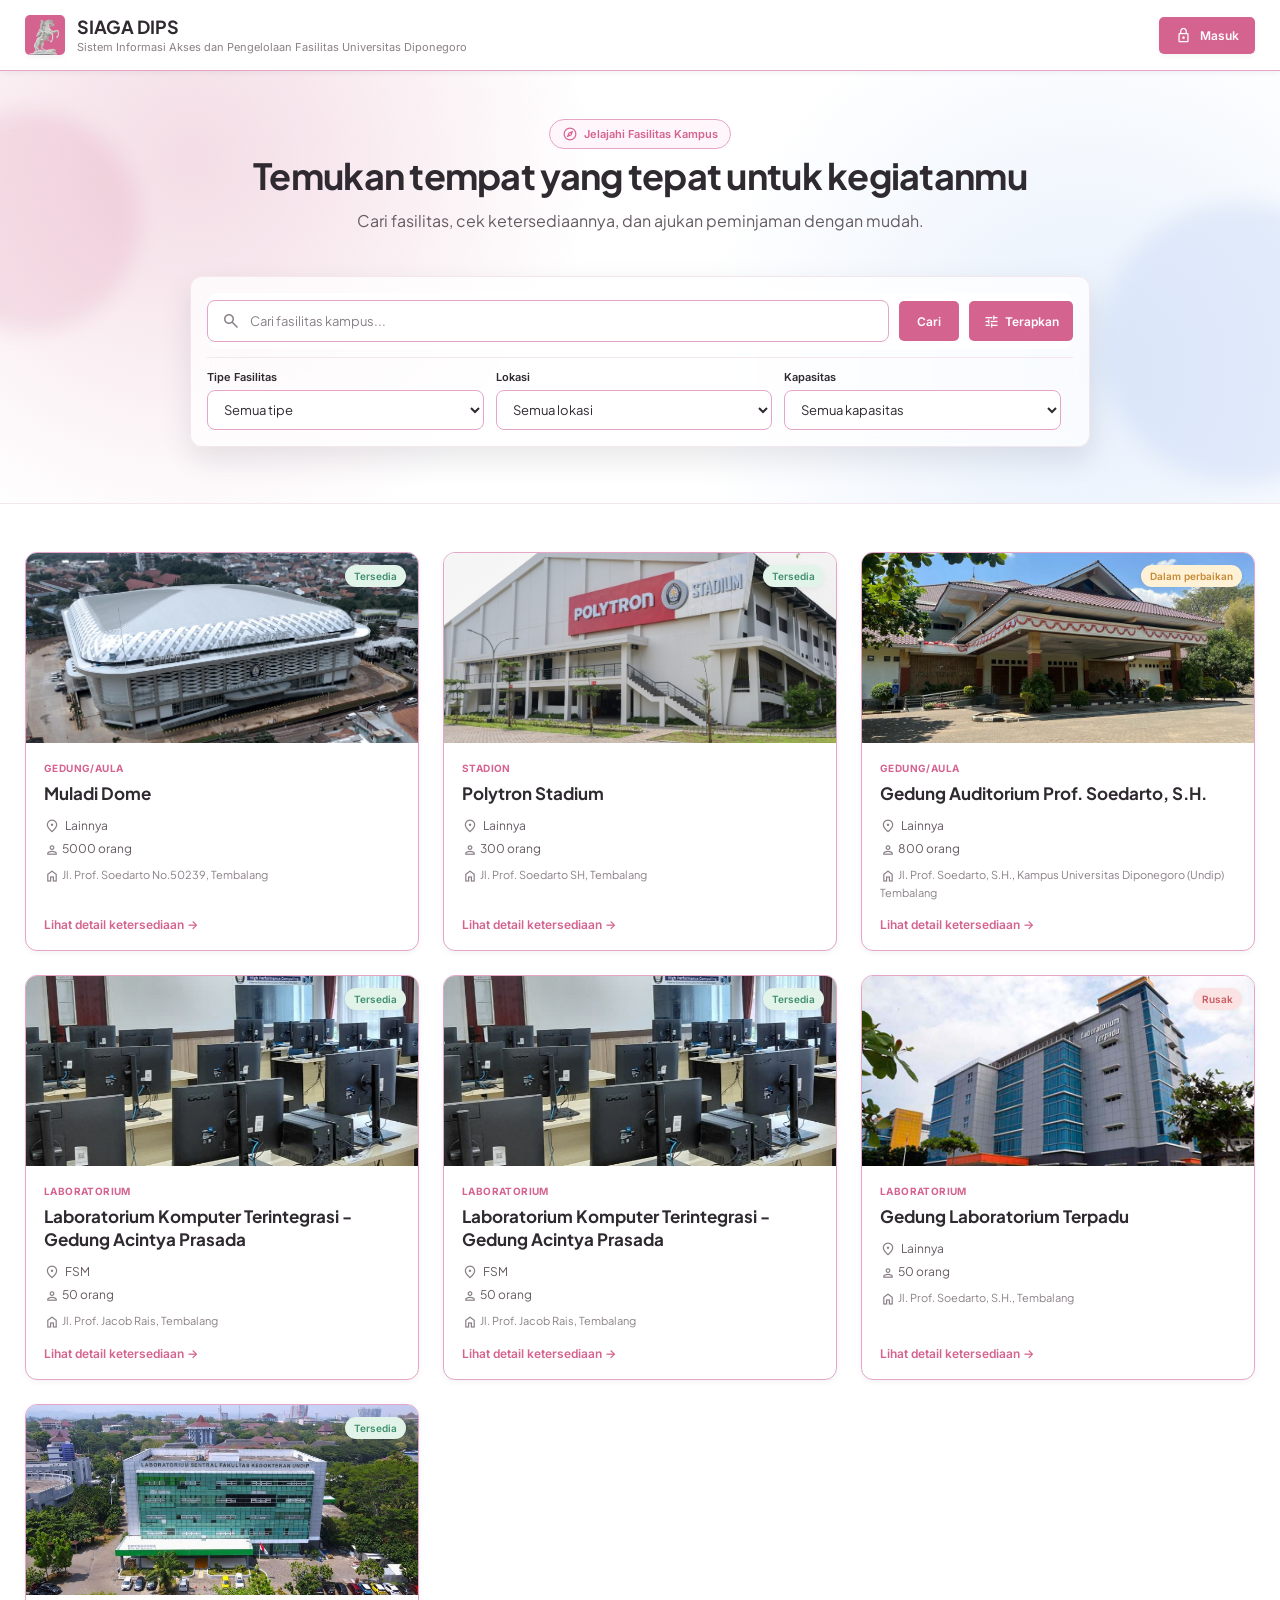
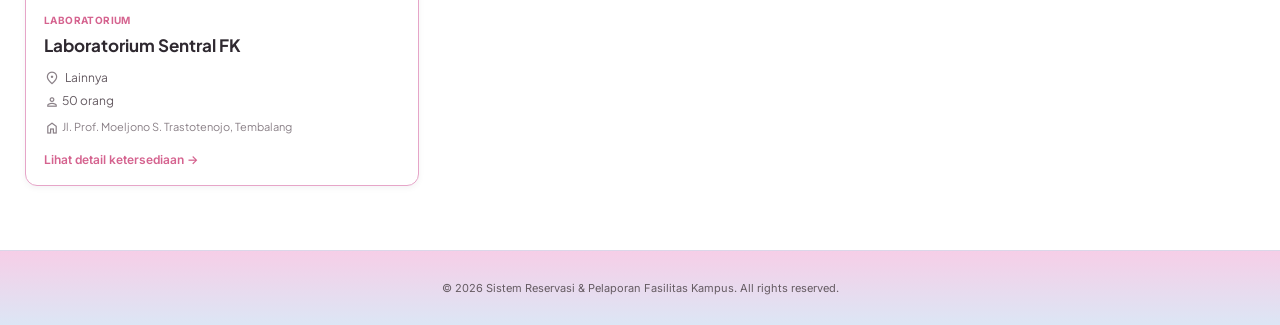
==== commit 16aea339: "feat: add catalog search and filter" ====
--- a/index.html
+++ b/index.html
@@ -42,8 +42,7 @@
                         Jelajahi Fasilitas Kampus
                     </span>
                     <h1 class="hero-title">Temukan tempat yang tepat untuk kegiatanmu</h1>
-                    <p class="hero-description">Cari fasilitas, cek ketersediaannya, dan ajukan
-peminjaman dengan mudah.</p>
+                    <p class="hero-description">Cari fasilitas, cek ketersediaannya, dan ajukan peminjaman dengan mudah.</p>
                 </div>
                 <div class="search-panel">
                     <div class="search-box">
@@ -62,45 +61,45 @@
                                 <label for="facility-type">Tipe Fasilitas</label>
                                 <select id="facility-type">
                                     <option value="">Semua tipe</option>
-                                    <option value="">Ruang Kelas</option>
-                                    <option value="">Laboratorium</option>
-                                    <option value="">Gor</option>
-                                    <option value="">Lapangan</option>
-                                    <option value="">Stadion</option>
-                                    <option value="">Gedung/Aula</option>
-                                    <option value="">Outdoor Area</option>
-                                    <option value="">Masjid</option>
+                                    <option value="Ruang Kelas">Ruang Kelas</option>
+                                    <option value="Laboratorium">Laboratorium</option>
+                                    <option value="Gor">Gor</option>
+                                    <option value="Lapangan">Lapangan</option>
+                                    <option value="Stadion">Stadion</option>
+                                    <option value="Gedung/Aula">Gedung/Aula</option>
+                                    <option value="Outdoor Area">Outdoor Area</option>
+                                    <option value="Masjid">Masjid</option>
                                 </select>
                             </div>
                             <div class="filter-group">
                                 <label for="facility-location">Lokasi</label>
                                 <select id="facility-location">
                                     <option value="">Semua lokasi</option>
-                                    <option value="">FH</option>
-                                    <option value="">FEB</option>
-                                    <option value="">FT</option>
-                                    <option value="">FK</option>
-                                    <option value="">FPP</option>
-                                    <option value="">FIB</option>
-                                    <option value="">FISIP</option>
-                                    <option value="">FSM</option>
-                                    <option value="">FKM</option>
-                                    <option value="">FPIK</option>
-                                    <option value="">FPSI</option>
-                                    <option value="">SV</option>
-                                    <option value="">Lainnya</option>
+                                    <option value="FH">FH</option>
+                                    <option value="FEB">FEB</option>
+                                    <option value="FT">FT</option>
+                                    <option value="FK">FK</option>
+                                    <option value="FPP">FPP</option>
+                                    <option value="FIB">FIB</option>
+                                    <option value="FISIP">FISIP</option>
+                                    <option value="FSM">FSM</option>
+                                    <option value="FKM">FKM</option>
+                                    <option value="FPIK">FPIK</option>
+                                    <option value="FPSI">FPSI</option>
+                                    <option value="SV">SV</option>
+                                    <option value="Lainnya">Lainnya</option>
                                 </select>
                             </div>
                             <div class="filter-group">
                                 <label for="facility-capacity">Kapasitas</label>
                                 <select id="facility-capacity">
                                     <option value="">Semua kapasitas</option>
-                                    <option value="">50</option>
-                                    <option value="">100</option>
-                                    <option value="">200</option>
-                                    <option value="">1000</option>
-                                    <option value="">±5000</option>
-                                    <option value="">Lainnya</option>
+                                    <option value="50">50</option>
+                                    <option value="100">100</option>
+                                    <option value="200">200</option>
+                                    <option value="1000">1000</option>
+                                    <option value="5000">5000</option>
+                                    <option value="Lainnya">Lainnya</option>
                                 </select>
                             </div>
                         </div>
@@ -111,7 +110,13 @@
         <section class="facility-section">
             <div class="container">
                 <div class="facility-grid">
-                    <article class="facility-card"> 
+                    <article
+                        class="facility-card"
+                        data-name="Muladi Dome"
+                        data-type="Gedung/Aula"
+                        data-location="Lainnya"
+                        data-capacity="5000"
+                    >
                         <div class="facility-img-wrapper">
                             <img src="assets/images/muladi-dome.png" alt="Muladi Dome" class="facility-card-image">
                             <span class="facility-card-availability">Tersedia</span>
@@ -122,14 +127,20 @@
                             <p class="facility-card-location">
                                 <span class="material-symbols-outlined">location_on</span> Lainnya</p>
                             <p class="facility-card-capacity">
-                                <span class="material-symbols-outlined">person</span> ±5000 orang</p>
+                                <span class="material-symbols-outlined">person</span> 5000 orang</p>
                             <p class="facility-card-address">
                                 <span class="material-symbols-outlined">home</span> Jl. Prof. Soedarto No.50239, Tembalang</p>
                             <a href="#" class="facility-card-link">Lihat detail ketersediaan →</a>
                         </div>
                     </article>
 
-                    <article class="facility-card">
+                    <article
+                        class="facility-card"
+                        data-name="Polytron Stadium"
+                        data-type="Stadion"
+                        data-location="Lainnya"
+                        data-capacity="300"
+                    >
                         <div class="facility-img-wrapper">
                             <img src="assets/images/polytron-stadium.png" alt="Polytron Stadium Undip" class="facility-card-image">
                             <span class="facility-card-availability available">Tersedia</span>
@@ -147,7 +158,13 @@
                         </div>
                     </article>
 
-                    <article class="facility-card">
+                    <article
+                        class="facility-card"
+                        data-name="Gedung Auditorium Prof. Soedarto, S.H."
+                        data-type="Gedung/Aula"
+                        data-location="Lainnya"
+                        data-capacity="800"
+                    >
                         <div class="facility-img-wrapper">
                             <img src="assets/images/Gd-Auditorium-Prof.-Soedarto.png" alt="Gedung Auditorium Prof. Soedarto, S. H" class="facility-card-image">
                             <span class="facility-card-availability maintenance">Dalam perbaikan</span>
@@ -165,7 +182,13 @@
                         </div>
                     </article>
 
-                    <article class="facility-card">
+                    <article
+                        class="facility-card"
+                        data-name="Laboratorium Komputer Terintegrasi - Gedung Acintya Prasada"
+                        data-type="Laboratorium"
+                        data-location="FSM"
+                        data-capacity="50"
+                    >
                         <div class="facility-img-wrapper">
                             <img src="assets/images/Lab-Komputer-Gd-AP.png" alt="Laboratorium Komputer Terintegrasi - Gedung Acintya Prasada" class="facility-card-image">
                             <span class="facility-card-availability available">Tersedia</span>
@@ -183,7 +206,13 @@
                         </div>
                     </article>
 
-                    <article class="facility-card">
+                    <article
+                        class="facility-card"
+                        data-name="Laboratorium Komputer Terintegrasi - Gedung Acintya Prasada"
+                        data-type="Laboratorium"
+                        data-location="FSM"
+                        data-capacity="50"
+                    >
                         <div class="facility-img-wrapper">
                             <img src="assets/images/Lab-Komputer-Gd-AP.png" alt="Laboratorium Komputer Terintegrasi - Gedung Acintya Prasada" class="facility-card-image">
                             <span class="facility-card-availability available">Tersedia</span>
@@ -201,7 +230,13 @@
                         </div>
                     </article>
 
-                    <article class="facility-card">
+                    <article
+                        class="facility-card"
+                        data-name="Gedung Laboratorium Terpadu"
+                        data-type="Laboratorium"
+                        data-location="Lainnya"
+                        data-capacity="50"
+                    >
                         <div class="facility-img-wrapper">
                             <img src="assets/images/gd-lab-bersama.png" alt="Gedung Laboratorium Terpadu" class="facility-card-image">
                             <span class="facility-card-availability broken">Rusak</span>
@@ -219,7 +254,13 @@
                         </div>
                     </article>
 
-                    <article class="facility-card">
+                    <article
+                        class="facility-card"
+                        data-name="Laboratorium Sentral FK"
+                        data-type="Laboratorium"
+                        data-location="Lainnya"
+                        data-capacity="50"
+                    >
                         <div class="facility-img-wrapper">
                             <img src="assets/images/lab-sentral-fk.png" alt="Laboratorium Sentral FK" class="facility-card-image">
                             <span class="facility-card-availability available">Tersedia</span>
@@ -245,5 +286,6 @@
             <p>© 2026 Sistem Reservasi & Pelaporan Fasilitas Kampus. All rights reserved. </p>
         </div>
     </footer>
+    <script src="assets/js/catalog.js"></script>
 </body>
 </html>
--- a/assets/css/style.css
+++ b/assets/css/style.css
@@ -655,6 +655,11 @@
   overflow: hidden;
 }
 
+.facility-card-address .material-symbols-outlined{
+  font-size: 16px;
+  color: var(--text-muted);
+}
+
 .facility-card-link {
   display: inline-flex;
   align-items: center;
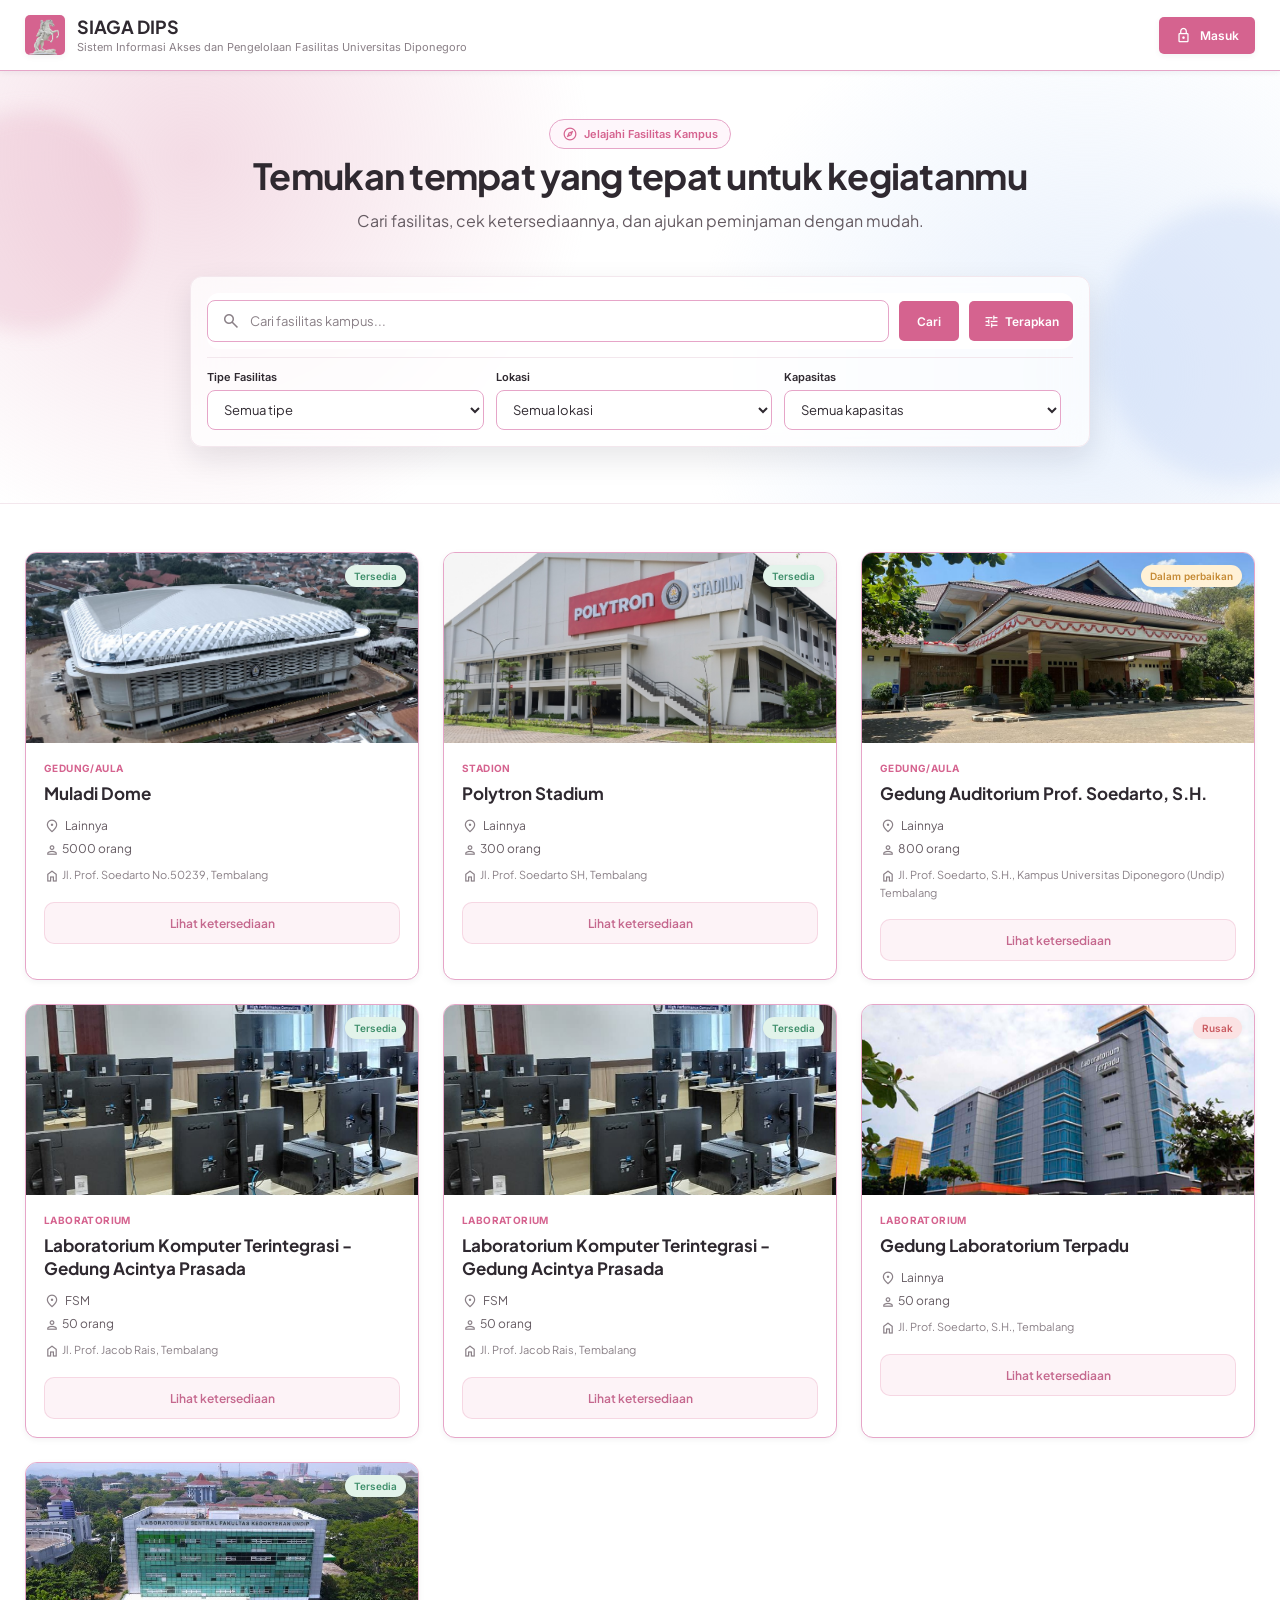
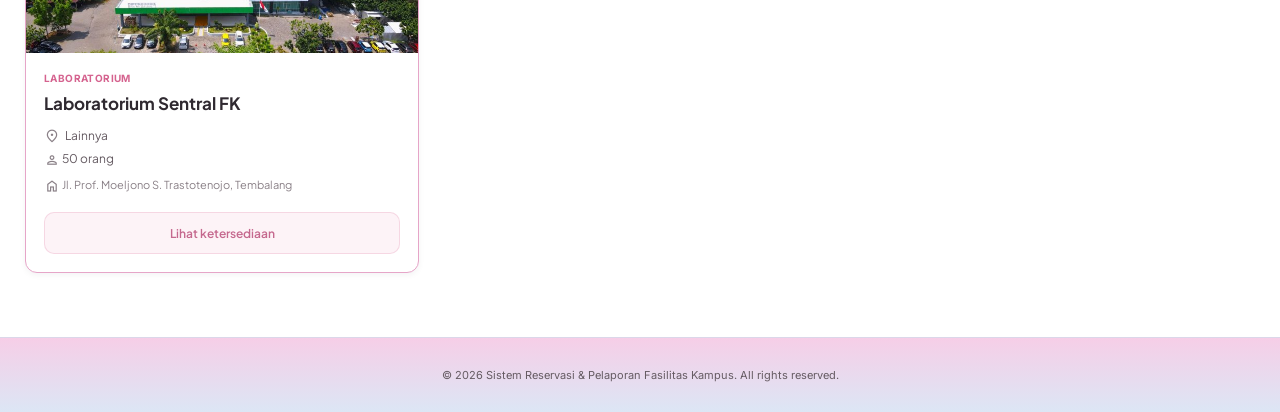
==== commit ff4f97ba: "feat: add facility availability check to catalog" ====
--- a/index.html
+++ b/index.html
@@ -9,6 +9,7 @@
     <link href="https://fonts.googleapis.com/css2?family=Inter:ital,opsz,wght@0,14..32,100..900;1,14..32,100..900&family=Plus+Jakarta+Sans:ital,wght@0,200..800;1,200..800&display=swap" rel="stylesheet">
     <link href="https://fonts.googleapis.com/css2?family=Material+Symbols+Outlined" rel="stylesheet"/>
     <link rel="stylesheet" href="assets/css/style.css ">
+    <link rel="stylesheet" href="assets/css/availability.css">
 </head>
 <body>
     <header class="navbar">
@@ -24,7 +25,7 @@
                 </div>
             </a>
             <div class="navbar-actions">
-                <a href="#" class="navbar-login">
+                <a href="login.html" class="navbar-login">
                     <span class="material-symbols-outlined">lock</span>
                     Masuk
                 </a>
@@ -130,7 +131,7 @@
                                 <span class="material-symbols-outlined">person</span> 5000 orang</p>
                             <p class="facility-card-address">
                                 <span class="material-symbols-outlined">home</span> Jl. Prof. Soedarto No.50239, Tembalang</p>
-                            <a href="#" class="facility-card-link">Lihat detail ketersediaan →</a>
+                            <button type="button" class="facility-card-button" onclick="openAvailability('Muladi Dome')">Lihat ketersediaan</button>
                         </div>
                     </article>
 
@@ -154,7 +155,7 @@
                                 <span class="material-symbols-outlined">person</span> 300 orang</p>
                             <p class="facility-card-address">
                                 <span class="material-symbols-outlined">home</span> Jl. Prof. Soedarto SH, Tembalang</p>
-                            <a href="#" class="facility-card-link">Lihat detail ketersediaan →</a>
+                            <button type="button" class="facility-card-button" onclick="openAvailability('Polytron Stadium')">Lihat ketersediaan</button>
                         </div>
                     </article>
 
@@ -178,10 +179,9 @@
                                 <span class="material-symbols-outlined">person</span> 800 orang</p>
                             <p class="facility-card-address">
                                 <span class="material-symbols-outlined">home</span> Jl. Prof. Soedarto, S.H., Kampus Universitas Diponegoro (Undip) Tembalang</p>
-                            <a href="#" class="facility-card-link">Lihat detail ketersediaan →</a>
-                        </div>
-                    </article>
-
+                            <button type="button" class="facility-card-button" onclick="openAvailability('Gedung Auditorium Prof. Soedarto, S.H.')">Lihat ketersediaan</button>
+                        </div>
+                    </article>
                     <article
                         class="facility-card"
                         data-name="Laboratorium Komputer Terintegrasi - Gedung Acintya Prasada"
@@ -202,10 +202,9 @@
                                 <span class="material-symbols-outlined">person</span> 50 orang</p>
                             <p class="facility-card-address">
                                 <span class="material-symbols-outlined">home</span> Jl. Prof. Jacob Rais, Tembalang</p>
-                            <a href="#" class="facility-card-link">Lihat detail ketersediaan →</a>
-                        </div>
-                    </article>
-
+                            <button type="button" class="facility-card-button" onclick="openAvailability('Laboratorium Komputer Terintegrasi - Gedung Acintya Prasada')">Lihat ketersediaan</button>
+                        </div>
+                    </article>
                     <article
                         class="facility-card"
                         data-name="Laboratorium Komputer Terintegrasi - Gedung Acintya Prasada"
@@ -226,10 +225,9 @@
                                 <span class="material-symbols-outlined">person</span> 50 orang</p>
                             <p class="facility-card-address">
                                 <span class="material-symbols-outlined">home</span> Jl. Prof. Jacob Rais, Tembalang</p>
-                            <a href="#" class="facility-card-link">Lihat detail ketersediaan →</a>
-                        </div>
-                    </article>
-
+                            <button type="button" class="facility-card-button" onclick="openAvailability('Laboratorium Komputer Terintegrasi - Gedung Acintya Prasada')">Lihat ketersediaan</button>
+                        </div>
+                    </article>
                     <article
                         class="facility-card"
                         data-name="Gedung Laboratorium Terpadu"
@@ -250,10 +248,9 @@
                                 <span class="material-symbols-outlined">person</span> 50 orang</p>
                             <p class="facility-card-address">
                                 <span class="material-symbols-outlined">home</span> Jl. Prof. Soedarto, S.H., Tembalang</p>
-                            <a href="#" class="facility-card-link">Lihat detail ketersediaan →</a>
-                        </div>
-                    </article>
-
+                            <button type="button" class="facility-card-button" onclick="openAvailability('Gedung Laboratorium Terpadu')">Lihat ketersediaan</button>
+                        </div>
+                    </article>
                     <article
                         class="facility-card"
                         data-name="Laboratorium Sentral FK"
@@ -274,7 +271,7 @@
                                 <span class="material-symbols-outlined">person</span> 50 orang</p>
                             <p class="facility-card-address">
                                 <span class="material-symbols-outlined">home</span> Jl. Prof. Moeljono S. Trastotenojo, Tembalang</p>
-                            <a href="#" class="facility-card-link">Lihat detail ketersediaan →</a>
+                            <button type="button" class="facility-card-button" onclick="openAvailability('Laboratorium Sentral FK')">Lihat ketersediaan</button>
                         </div>
                     </article>
                 </div>
@@ -287,5 +284,142 @@
         </div>
     </footer>
     <script src="assets/js/catalog.js"></script>
+    <div class="availability-overlay" id="availability-overlay">
+        <section class="availability-box">
+            <div class="availability-header">
+                <div class="availability-title-wrapper">
+                    <p class="availability-label">Ketersediaan Fasilitas</p>
+                    <h2 class="availability-title" id="availability-facility-name">Muladi Dome</h2>
+                    <p class="availability-subtitle">Cek jadwal penggunaan fasilitas berdasarkan tanggal.</p>
+                </div>
+                <button type="button" class="availability-close" id="availability-close" aria-label="Tutup">
+                    <span class="material-symbols-outlined">close</span>
+                </button>
+            </div>
+            <div class="availability-content">
+                <div class="availability-date-group">
+                    <label for="availability-date" class="availability-date-label">
+                        Pilih tanggal
+                    </label>
+                    <div class="availability-date-wrapper">
+                        <span class="material-symbols-outlined">calendar_month</span>
+                        <input type="date" id="availability-date" class="availability-date">
+                    </div>
+                </div>
+                <div class="availability-section">
+                    <div class="availability-section-header">
+                        <h3 class="availability-section-title">Ketersediaan waktu</h3>
+                        <span class="availability-operating-hours">07:00 – 24:00</span>
+                    </div>
+                    <div class="availability-time-list">
+                        <div class="availability-time-item">
+                            <span class="availability-time">07:00–08:00</span>
+                            <div class="availability-line"></div>
+                            <span class="availability-status available">Tersedia
+                            </span>
+                        </div>
+                        <div class="availability-time-item">
+                            <span class="availability-time">08:00–09:00</span>
+                            <div class="availability-line"></div>
+                            <span class="availability-status available">Tersedia</span>
+                        </div>
+                        <div class="availability-time-item">
+                            <span class="availability-time">09:00–10:00</span>
+                            <div class="availability-line"></div>
+                            <span class="availability-status pending">Menunggu persetujuan</span>
+                        </div>
+                        <div class="availability-time-item">
+                            <span class="availability-time">10:00–11:00</span>
+                            <div class="availability-line"></div>
+                            <span class="availability-status pending">Menunggu persetujuan</span>
+                        </div>
+                        <div class="availability-time-item">
+                            <span class="availability-time">11:00–12:00</span>
+                            <div class="availability-line"></div>
+                            <span class="availability-status unavailable">Tidak tersedia</span>
+                        </div>
+                        <div class="availability-time-item">
+                            <span class="availability-time">12:00–13:00</span>
+                            <div class="availability-line"></div>
+                            <span class="availability-status available">Tersedia</span>
+                        </div>
+                        <div class="availability-time-item">
+                            <span class="availability-time">13:00–14:00</span>
+                            <div class="availability-line"></div>
+                            <span class="availability-status available">Tersedia</span>
+                        </div>
+                        <div class="availability-time-item">
+                            <span class="availability-time">14:00–15:00</span>
+                            <div class="availability-line"></div>
+                            <span class="availability-status available">Tersedia</span>
+                        </div>
+                        <div class="availability-time-item">
+                            <span class="availability-time">15:00–16:00</span>
+                            <div class="availability-line"></div>
+                            <span class="availability-status unavailable">Tidak tersedia</span>
+                        </div>
+                        <div class="availability-time-item">
+                            <span class="availability-time">16:00–17:00</span>
+                            <div class="availability-line"></div>
+                            <span class="availability-status available">Tersedia</span>
+                        </div>
+                        <div class="availability-time-item">
+                            <span class="availability-time">17:00–18:00</span>
+                            <div class="availability-line"></div>
+                            <span class="availability-status available">Tersedia</span>
+                        </div>
+                        <div class="availability-time-item">
+                            <span class="availability-time">18:00–19:00</span>
+                            <div class="availability-line"></div>
+                            <span class="availability-status available">Tersedia</span>
+                        </div>
+                        <div class="availability-time-item">
+                            <span class="availability-time">19:00–20:00</span>
+                            <div class="availability-line"></div>
+                            <span class="availability-status available">Tersedia</span>
+                        </div>
+                        <div class="availability-time-item">
+                            <span class="availability-time">21:00–22:00</span>
+                            <div class="availability-line"></div>
+                            <span class="availability-status available">Tersedia</span>
+                        </div>
+                        <div class="availability-time-item">
+                            <span class="availability-time">22:00–23:00</span>
+                            <div class="availability-line"></div>
+                            <span class="availability-status available">Tersedia</span>
+                        </div>
+                        <div class="availability-time-item">
+                            <span class="availability-time">23:00–23:59</span>
+                            <div class="availability-line"></div>
+                            <span class="availability-status available">Tersedia</span>
+                        </div>
+                    </div>
+                    <div class="availability-legend">
+                        <div class="availability-legend-item">
+                            <span class="availability-legend-dot available"></span>
+                            Tersedia
+                        </div>
+                        <div class="availability-legend-item">
+                            <span class="availability-legend-dot pending"></span>
+                            Menunggu persetujuan
+                        </div>
+                        <div class="availability-legend-item">
+                            <span class="availability-legend-dot unavailable"></span>
+                            Tidak tersedia
+                        </div>
+                    </div>
+                </div>
+            </div>
+            <div class="availability-footer">
+                <button type="button" class="availability-button availability-button-secondary" id="availability-cancel">
+                    Tutup
+                </button>
+                <button type="button" class="availability-button availability-button-primary" id="availability-reserve">
+                    Ajukan Reservasi
+                </button>
+            </div>
+        </section>
+    </div>
+    <script src="assets/js/availability.js"></script>
 </body>
 </html>
--- a/assets/css/style.css
+++ b/assets/css/style.css
@@ -129,7 +129,7 @@
   font-size: 22px;
 } */
 
-.navbar-logo img{
+.navbar-logo img {
   width: 30px;
   height: auto;
   vertical-align: middle;
@@ -224,8 +224,18 @@
 
 .hero {
   /* background: linear-gradient(to bottom, var(--purple-50), var(--white)); */
-  background:radial-gradient(circle at 15% 20%,rgba(230, 178, 198, 0.45), transparent 35%), 
-   radial-gradient(circle at 85% 70%,rgba(214, 229, 250, 0.6), transparent 35%), var(--background);
+  background:
+    radial-gradient(
+      circle at 15% 20%,
+      rgba(230, 178, 198, 0.45),
+      transparent 35%
+    ),
+    radial-gradient(
+      circle at 85% 70%,
+      rgba(214, 229, 250, 0.6),
+      transparent 35%
+    ),
+    var(--background);
   border-bottom: 1px solid var(--border-light);
   padding: 48px 0 56px;
   position: relative;
@@ -290,26 +300,26 @@
 }
 
 .hero-decoration {
-    position: absolute;
-    border-radius: 50%;
-    filter: blur(10px);
-    pointer-events: none;
+  position: absolute;
+  border-radius: 50%;
+  filter: blur(10px);
+  pointer-events: none;
 }
 
 .hero-decoration-pink {
-    width: 220px;
-    height: 220px;
-    background: rgba(215, 127, 161, 0.18);
-    top: 40px;
-    left: -80px;
+  width: 220px;
+  height: 220px;
+  background: rgba(215, 127, 161, 0.18);
+  top: 40px;
+  left: -80px;
 }
 
 .hero-decoration-blue {
-    width: 280px;
-    height: 280px;
-    background: rgba(201, 218, 247, 0.45);
-    right: -100px;
-    bottom: 20px;
+  width: 280px;
+  height: 280px;
+  background: rgba(201, 218, 247, 0.45);
+  right: -100px;
+  bottom: 20px;
 }
 
 .search-panel {
@@ -655,7 +665,7 @@
   overflow: hidden;
 }
 
-.facility-card-address .material-symbols-outlined{
+.facility-card-address .material-symbols-outlined {
   font-size: 16px;
   color: var(--text-muted);
 }
@@ -734,15 +744,51 @@
 }
 
 .footer {
-    padding: 30px 0;
-    background: linear-gradient(180deg,#f6cee7,#dce6f5);
-    border-top: 1px solid rgba(215, 127, 161, 0.15);
-    text-align: center;
+  padding: 30px 0;
+  background: linear-gradient(180deg, #f6cee7, #dce6f5);
+  border-top: 1px solid rgba(215, 127, 161, 0.15);
+  text-align: center;
 }
 
 .footer p {
-    margin: 0;
-    font-family: var(--font-label);
-    font-size: 11px;
-    color: var(--text-secondary);
-}+  margin: 0;
+  font-family: var(--font-label);
+  font-size: 11px;
+  color: var(--text-secondary);
+}
+
+.facility-card-button {
+  width: 100%;
+  height: 42px;
+  display: flex;
+  align-items: center;
+  justify-content: center;
+  gap: 8px;
+  margin-top: 18px;
+  padding: 0 16px;
+  border: 1px solid rgba(213, 99, 143, 0.2);
+  border-radius: 10px;
+  background: #fdf3f7;
+  color: var(--primary-dark);
+  font-family: var(--font-body);
+  font-size: 12px;
+  font-weight: 600;
+  cursor: pointer;
+  transition: all 0.2s ease;
+}
+
+.facility-card-button:hover {
+  background: var(--primary);
+  border-color: var(--primary);
+  color: var(--white);
+  transform: translateY(-1px);
+  box-shadow: 0 4px 10px rgba(213, 99, 143, 0.18);
+}
+
+.facility-card-button:active {
+  transform: translateY(0);
+}
+
+.facility-card-button .material-symbols-outlined {
+  font-size: 17px;
+}
--- a/assets/css/availability.css
+++ b/assets/css/availability.css
@@ -0,0 +1,334 @@
+.availability-overlay {
+  position: fixed;
+  inset: 0;
+  z-index: 100;
+  display: none;
+  align-items: center;
+  justify-content: center;
+  padding: 24px;
+  background: rgba(47, 41, 48, 0.32);
+  backdrop-filter: blur(6px);
+  -webkit-backdrop-filter: blur(6px);
+}
+
+.availability-overlay.active {
+  display: flex;
+}
+
+.availability-box {
+  width: 100%;
+  max-width: 560px;
+  max-height: calc(100vh - 48px);
+  overflow: hidden;
+  background: var(--white);
+  border: 1px solid var(--border-light);
+  border-radius: 20px;
+  box-shadow: 0 25px 70px rgba(47, 41, 48, 0.2);
+}
+
+.availability-header {
+  display: flex;
+  align-items: flex-start;
+  justify-content: space-between;
+  gap: 16px;
+  padding: 24px 24px 18px;
+  border-bottom: 1px solid var(--border-light);
+}
+
+.availability-title-wrapper {
+  min-width: 0;
+}
+
+.availability-label {
+  margin: 0 0 5px;
+  color: var(--primary-dark);
+  font-size: 11px;
+  font-weight: 700;
+  text-transform: uppercase;
+  letter-spacing: 0.5px;
+}
+
+.availability-title {
+  margin: 0;
+  color: var(--text-primary);
+  font-family: var(--font-heading);
+  font-size: 20px;
+  font-weight: 700;
+}
+
+.availability-subtitle {
+  margin: 5px 0 0;
+  color: var(--text-secondary);
+  font-size: 12px;
+}
+
+.availability-close {
+  flex-shrink: 0;
+  width: 36px;
+  height: 36px;
+  display: flex;
+  align-items: center;
+  justify-content: center;
+  border: none;
+  border-radius: 10px;
+  background: transparent;
+  color: var(--text-muted);
+  cursor: pointer;
+}
+
+.availability-close:hover {
+  background: var(--border-light);
+  color: var(--text-primary);
+}
+
+.availability-close .material-symbols-outlined {
+  font-size: 21px;
+}
+
+.availability-content {
+  max-height: calc(100vh - 220px);
+  overflow-y: auto;
+  padding: 22px 24px 24px;
+}
+
+.availability-date-label {
+  display: block;
+  margin-bottom: 8px;
+  color: var(--text-primary);
+  font-size: 13px;
+  font-weight: 600;
+}
+
+.availability-date-wrapper {
+  position: relative;
+}
+
+.availability-date-wrapper .material-symbols-outlined {
+  position: absolute;
+  top: 50%;
+  left: 14px;
+  transform: translateY(-50%);
+  color: var(--text-muted);
+  font-size: 20px;
+  pointer-events: none;
+}
+
+.availability-date {
+  width: 100%;
+  height: 46px;
+  padding: 0 14px 0 44px;
+  border: 1px solid var(--border);
+  border-radius: 12px;
+  outline: none;
+  background: var(--white);
+  color: var(--text-primary);
+  font-family: var(--font-body);
+  font-size: 13px;
+  box-sizing: border-box;
+  cursor: pointer;
+}
+
+.availability-date:focus {
+  border-color: var(--primary);
+  box-shadow: 0 0 0 3px rgba(213, 99, 143, 0.12);
+}
+
+.availability-section {
+  margin-top: 24px;
+}
+
+.availability-section-header {
+  display: flex;
+  align-items: center;
+  justify-content: space-between;
+  margin-bottom: 12px;
+}
+
+.availability-section-title {
+  margin: 0;
+  color: var(--text-primary);
+  font-size: 14px;
+  font-weight: 700;
+}
+
+.availability-operating-hours {
+  color: var(--text-muted);
+  font-size: 11px;
+}
+
+.availability-time-list {
+  display: flex;
+  flex-direction: column;
+  border: 1px solid var(--border-light);
+  border-radius: 14px;
+  overflow: hidden;
+}
+
+.availability-time-item {
+  display: grid;
+  grid-template-columns: 82px 1fr auto;
+  align-items: center;
+  min-height: 54px;
+  padding: 0 14px;
+  gap: 14px;
+  border-bottom: 1px solid var(--border-light);
+  background: var(--white);
+}
+
+.availability-time-item:last-child {
+  border-bottom: none;
+}
+
+.availability-time {
+  color: var(--text-primary);
+  font-size: 12px;
+  font-weight: 600;
+  white-space: nowrap;
+}
+
+.availability-line {
+  height: 1px;
+  background: var(--border-light);
+}
+
+.availability-status {
+  min-width: 118px;
+  padding: 6px 10px;
+  border-radius: 999px;
+  text-align: center;
+  font-size: 10px;
+  font-weight: 600;
+}
+
+.availability-status.available {
+  background: var(--succes-bg);
+  color: var(--succes);
+}
+
+.availability-status.pending {
+  background: var(--warning-bg);
+  color: var(--warning);
+}
+
+.availability-status.unavailable {
+  background: var(--danger-bg);
+  color: var(--danger);
+}
+
+.availability-legend {
+  display: flex;
+  flex-wrap: wrap;
+  gap: 14px;
+  margin-top: 16px;
+}
+
+.availability-legend-item {
+  display: flex;
+  align-items: center;
+  gap: 6px;
+  color: var(--text-secondary);
+  font-size: 10px;
+}
+
+.availability-legend-dot {
+  width: 8px;
+  height: 8px;
+  border-radius: 50%;
+}
+
+.availability-legend-dot.available {
+  background: var(--succes);
+}
+
+.availability-legend-dot.pending {
+  background: var(--warning);
+}
+
+.availability-legend-dot.unavailable {
+  background: var(--danger);
+}
+
+.availability-footer {
+  display: flex;
+  justify-content: flex-end;
+  gap: 10px;
+  padding: 16px 24px 20px;
+  border-top: 1px solid var(--border-light);
+}
+
+.availability-button {
+  height: 40px;
+  padding: 0 18px;
+  border-radius: 10px;
+  font-family: var(--font-body);
+  font-size: 12px;
+  font-weight: 600;
+  cursor: pointer;
+}
+
+.availability-button-secondary {
+  border: 1px solid var(--border);
+  background: var(--white);
+  color: var(--text-secondary);
+}
+
+.availability-button-secondary:hover {
+  background: var(--border-light);
+}
+
+.availability-button-primary {
+  border: none;
+  background: var(--primary);
+  color: var(--white);
+}
+
+.availability-button-primary:hover {
+  background: var(--primary-dark);
+}
+
+@media (max-width: 600px) {
+  .availability-overlay {
+    padding: 14px;
+  }
+
+  .availability-box {
+    max-height: calc(100vh - 28px);
+    border-radius: 16px;
+  }
+
+  .availability-header {
+    padding: 20px 18px 16px;
+  }
+
+  .availability-content {
+    padding: 18px;
+  }
+
+  .availability-footer {
+    padding: 14px 18px 18px;
+  }
+
+  .availability-time-item {
+    grid-template-columns: 68px 1fr;
+    gap: 10px;
+    padding: 10px 12px;
+  }
+
+  .availability-line {
+    display: none;
+  }
+
+  .availability-status {
+    grid-column: 2;
+    justify-self: start;
+    min-width: auto;
+  }
+
+  .availability-footer {
+    flex-direction: column-reverse;
+  }
+
+  .availability-button {
+    width: 100%;
+  }
+}
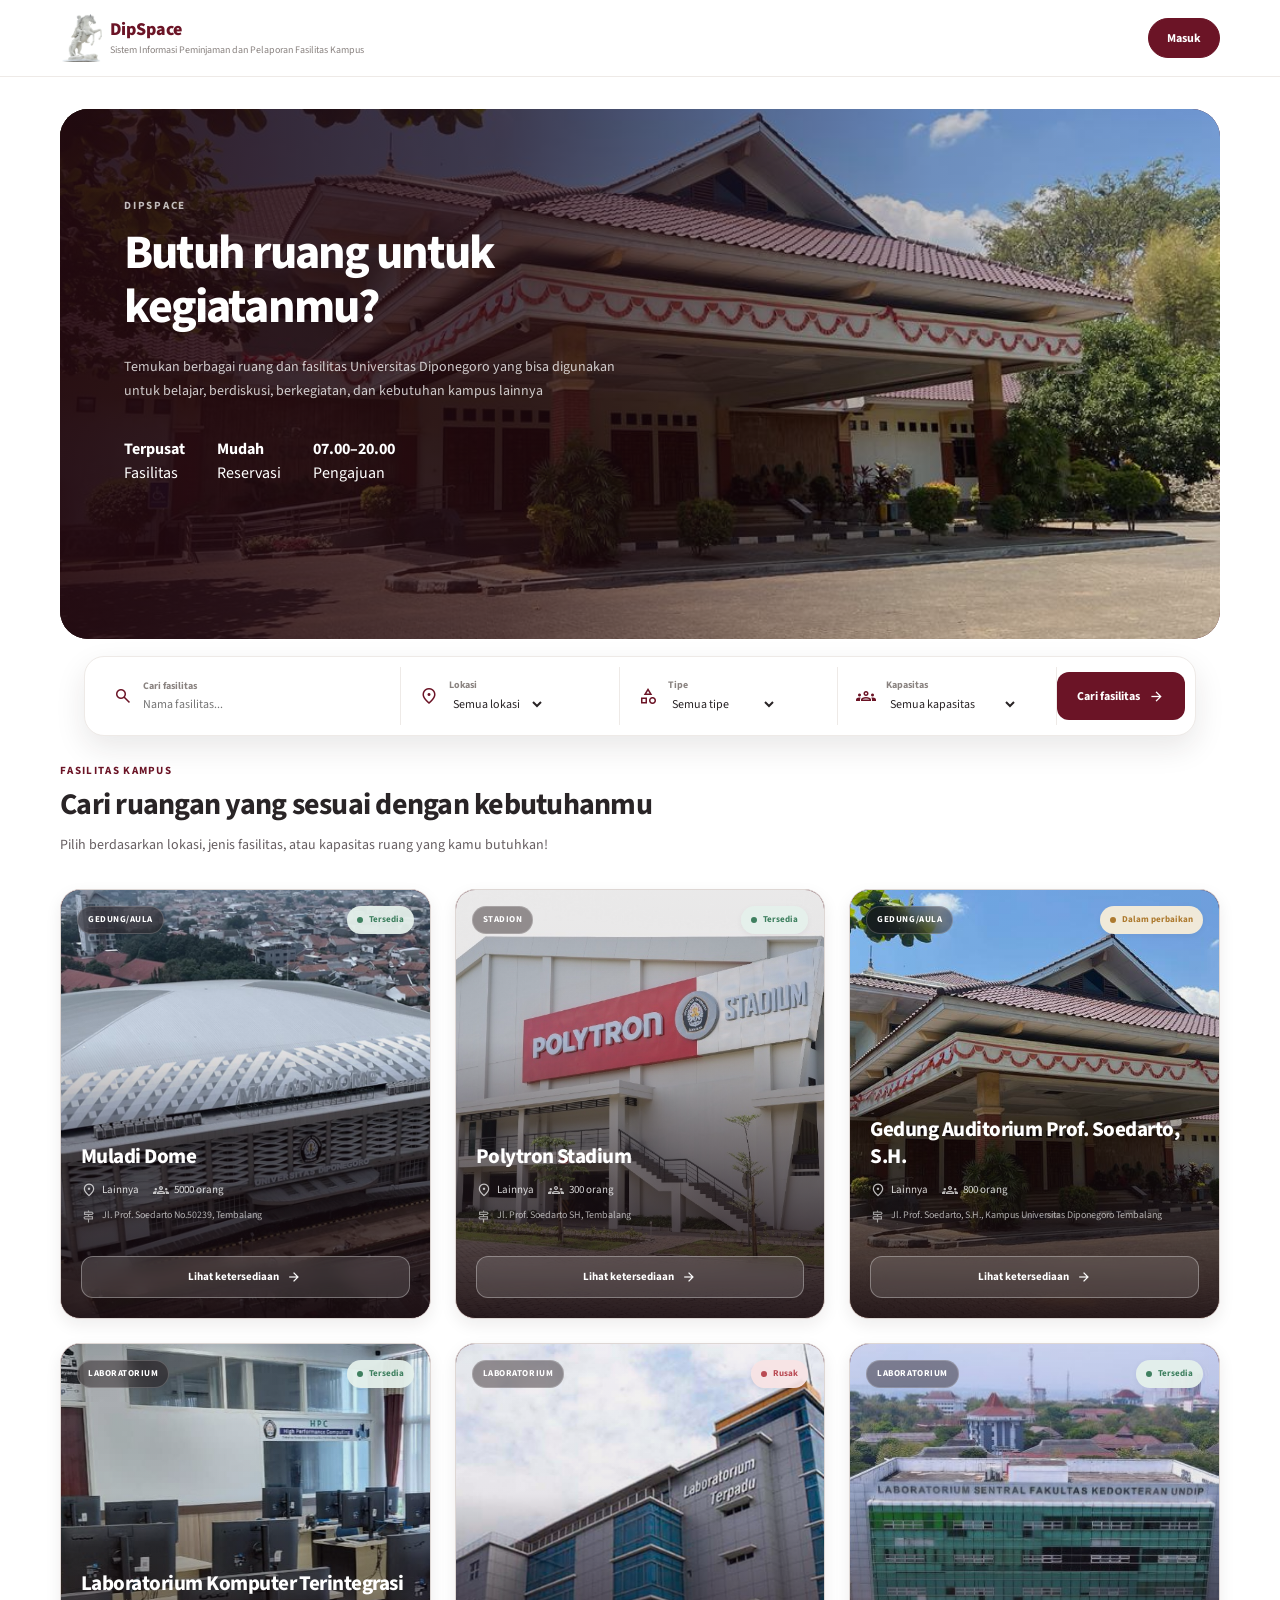
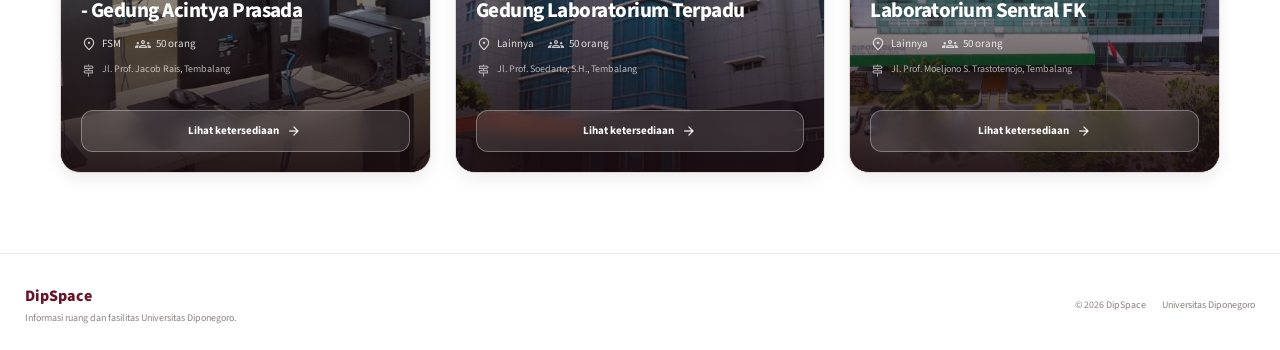
==== commit 73c5cb09: "refactor: redesign facility catalog" ====
--- a/index.html
+++ b/index.html
@@ -1,425 +1,880 @@
-<!DOCTYPE html>
+<!doctype html>
 <html lang="en">
-<head>
-    <meta charset="UTF-8">
-    <meta name="viewport" content="width=device-width, initial-scale=1.0">
-    <title>Sistem Reservasi Fasilitas Kampus</title>
-    <link rel="preconnect" href="https://fonts.googleapis.com">
-    <link rel="preconnect" href="https://fonts.gstatic.com" crossorigin>
-    <link href="https://fonts.googleapis.com/css2?family=Inter:ital,opsz,wght@0,14..32,100..900;1,14..32,100..900&family=Plus+Jakarta+Sans:ital,wght@0,200..800;1,200..800&display=swap" rel="stylesheet">
-    <link href="https://fonts.googleapis.com/css2?family=Material+Symbols+Outlined" rel="stylesheet"/>
-    <link rel="stylesheet" href="assets/css/style.css ">
-    <link rel="stylesheet" href="assets/css/availability.css">
-</head>
-<body>
-    <header class="navbar">
-        <div class="container navbar-container">
-            <a href="index.html" class="navbar-brand">
-                <div class="navbar-logo">
-                    <img src="assets/images/logo-patung-kuda-undip.png" alt="Logo UNDIP">
-                    <!-- <span class="material-symbols-outlined">apartment</span> -->
+  <head>
+    <meta charset="UTF-8" />
+    <meta name="viewport" content="width=device-width, initial-scale=1.0" />
+    <title>DipSpace - Fasilitas Kampus UNDIP</title>
+    <link rel="preconnect" href="https://fonts.googleapis.com" />
+    <link rel="preconnect" href="https://fonts.gstatic.com" crossorigin />
+    <link
+      href="https://fonts.googleapis.com/css2?family=Source+Sans+3:wght@400;500;600;700&display=swap"
+      rel="stylesheet"
+    />
+    <link
+      href="https://fonts.googleapis.com/css2?family=Material+Symbols+Outlined"
+      rel="stylesheet"
+    />
+    <link rel="stylesheet" href="assets/css/style.css" />
+    <link rel="stylesheet" href="assets/css/availability.css" />
+  </head>
+  <body>
+    <nav class="navbar">
+      <div class="container navbar-container">
+        <a href="index.html" class="navbar-brand">
+          <img
+            src="assets/images/logo-patung-kuda-undip.png"
+            alt="Logo Universitas Diponegoro"
+            class="navbar-logo"
+          />
+
+          <div class="navbar-brand-text">
+            <span class="navbar-title">DipSpace</span>
+            <span class="navbar-subtitle">
+              Sistem Informasi Peminjaman dan Pelaporan Fasilitas Kampus
+            </span>
+          </div>
+        </a>
+
+        <div class="navbar-menu">
+          <a href="login.html" class="navbar-login"> Masuk </a>
+        </div>
+      </div>
+    </nav>
+
+    <main>
+      <section class="hero-section">
+        <div class="container">
+          <div class="hero-showcase">
+            <img
+              src="assets/images/Gd-Auditorium-Prof.-Soedarto.png"
+              alt="Gedung Auditorium Prof. Soedarto"
+              class="hero-image"
+            />
+
+            <div class="hero-overlay"></div>
+
+            <div class="hero-content">
+              <p class="hero-eyebrow">DipSpace</p>
+              <h1 class="hero-title">Butuh ruang untuk kegiatanmu?</h1>
+
+              <p class="hero-description">
+                Temukan berbagai ruang dan fasilitas Universitas Diponegoro yang
+                bisa digunakan untuk belajar, berdiskusi, berkegiatan, dan
+                kebutuhan kampus lainnya
+              </p>
+
+              <div class="hero-stats">
+                <div class="hero-stat">
+                  <strong>Terpusat</strong>
+                  <span>Fasilitas</span>
                 </div>
-                <div class="navbar-brand-text">
-                    <h1>SIAGA DIPS</h1>
-                    <span>Sistem Informasi Akses dan Pengelolaan Fasilitas Universitas Diponegoro</span> 
+                <div class="hero-stat">
+                  <strong>Mudah</strong>
+                  <span>Reservasi</span>
                 </div>
-            </a>
-            <div class="navbar-actions">
-                <a href="login.html" class="navbar-login">
-                    <span class="material-symbols-outlined">lock</span>
-                    Masuk
-                </a>
-            </div>
+                <div class="hero-stat">
+                  <strong>07.00–20.00</strong>
+                  <span>Pengajuan</span>
+                </div>
+              </div>
+            </div>
+          </div>
+
+          <form class="search-panel" id="facility-filter">
+            <div class="search-box">
+              <span class="material-symbols-outlined">search</span>
+
+              <div class="search-box-input">
+                <label for="facility-search">Cari fasilitas</label>
+                <input
+                  type="text"
+                  id="facility-search"
+                  placeholder="Nama fasilitas..."
+                />
+              </div>
+            </div>
+
+            <div class="search-field">
+              <span class="material-symbols-outlined">location_on</span>
+
+              <div>
+                <label for="facility-location">Lokasi</label>
+
+                <select id="facility-location">
+                  <option value="">Semua lokasi</option>
+                  <option value="FSM">FSM</option>
+                  <option value="FK">FK</option>
+                  <option value="FKM">FKM</option>
+                  <option value="FT">FT</option>
+                  <option value="FIB">FIB</option>
+                  <option value="FISIP">FISIP</option>
+                  <option value="FEB">FEB</option>
+                  <option value="FPsi">FPsi</option>
+                  <option value="FPIK">FPIK</option>
+                  <option value="FPP">FPP</option>
+                  <option value="FPPsi">FPPsi</option>
+                  <option value="FH">FH</option>
+                  <option value="Sekolah Vokasi">Sekolah Vokasi</option>
+                  <option value="Pascasarjana">Pascasarjana</option>
+                  <option value="Rektorat">Rektorat</option>
+                  <option value="Lainnya">Lainnya</option>
+                </select>
+              </div>
+            </div>
+
+            <div class="search-field">
+              <span class="material-symbols-outlined">category</span>
+
+              <div>
+                <label for="facility-type">Tipe</label>
+
+                <select id="facility-type">
+                  <option value="">Semua tipe</option>
+                  <option value="Gedung/Aula">Gedung / Aula</option>
+                  <option value="Auditorium">Auditorium</option>
+                  <option value="Laboratorium">Laboratorium</option>
+                  <option value="Ruang Kelas">Ruang Kelas</option>
+                  <option value="Ruang Rapat">Ruang Rapat</option>
+                  <option value="Ruang Seminar">Ruang Seminar</option>
+                  <option value="Stadion">Stadion</option>
+                  <option value="Lapangan">Lapangan</option>
+                  <option value="Fasilitas Olahraga">Fasilitas Olahraga</option>
+                  <option value="Fasilitas Kegiatan">Fasilitas Kegiatan</option>
+                  <option value="Fasilitas Umum">Fasilitas Umum</option>
+                  <option value="Lainnya">Lainnya</option>
+                </select>
+              </div>
+            </div>
+
+            <div class="search-field">
+              <span class="material-symbols-outlined">groups</span>
+
+              <div>
+                <label for="facility-capacity">Kapasitas</label>
+
+                <select id="facility-capacity">
+                  <option value="">Semua kapasitas</option>
+                  <option value="0-50">Hingga 50 orang</option>
+                  <option value="51-100">51 - 100 orang</option>
+                  <option value="101-300">101 - 300 orang</option>
+                  <option value="301-800">301 - 800 orang</option>
+                  <option value="801-2000">801 - 2.000 orang</option>
+                  <option value="2001+">Lebih dari 2.000 orang</option>
+                </select>
+              </div>
+            </div>
+
+            <button type="submit" class="search-submit">
+              Cari fasilitas
+              <span class="material-symbols-outlined">arrow_forward</span>
+            </button>
+          </form>
         </div>
-    </header>
-    <main>
-        <section class="hero">
-            <div class="hero-decoration hero-decoration-pink"></div>
-            <div class="hero-decoration hero-decoration-blue"></div>
-            <div class="hero-container">
-                <div class="hero-content">
-                    <span class="hero-badge">
-                        <span class="material-symbols-outlined">explore</span>
-                        Jelajahi Fasilitas Kampus
-                    </span>
-                    <h1 class="hero-title">Temukan tempat yang tepat untuk kegiatanmu</h1>
-                    <p class="hero-description">Cari fasilitas, cek ketersediaannya, dan ajukan peminjaman dengan mudah.</p>
+      </section>
+
+      <section class="facility-section">
+        <div class="container">
+          <div class="section-header">
+            <div>
+              <p class="section-eyebrow">Fasilitas Kampus</p>
+
+              <h2 class="section-title">
+                Cari ruangan yang sesuai dengan kebutuhanmu
+              </h2>
+
+              <p class="section-description">
+                Pilih berdasarkan lokasi, jenis fasilitas, atau kapasitas ruang
+                yang kamu butuhkan!
+              </p>
+            </div>
+          </div>
+
+          <div class="facility-grid">
+            <article
+              class="facility-card"
+              data-name="Muladi Dome"
+              data-type="Gedung/Aula"
+              data-location="Lainnya"
+              data-capacity="5000"
+            >
+              <img
+                src="assets/images/muladi-dome.png"
+                alt="Muladi Dome"
+                class="facility-card-image"
+              />
+
+              <div class="facility-card-overlay"></div>
+
+              <div class="facility-card-top">
+                <span class="facility-card-type">Gedung/Aula</span>
+
+                <span class="facility-card-availability available">
+                  Tersedia
+                </span>
+              </div>
+
+              <div class="facility-card-content">
+                <h3 class="facility-card-title">Muladi Dome</h3>
+
+                <div class="facility-card-meta">
+                  <span>
+                    <span class="material-symbols-outlined">location_on</span>
+                    Lainnya
+                  </span>
+
+                  <span>
+                    <span class="material-symbols-outlined">groups</span>
+                    5000 orang
+                  </span>
                 </div>
-                <div class="search-panel">
-                    <div class="search-box">
-                        <div class="search-box-input">
-                            <span class="material-symbols-outlined">search</span>
-                            <input type="text" placeholder="Cari fasilitas kampus...">
-                        </div>
-                        <button type="button" class="search-button">Cari</button>
-                        <button type="button" class="filter-submit">
-                            <span class="material-symbols-outlined">tune</span>
-                            <p>Terapkan</p>
-                        </button>
-                    </div>
-                    <div class="filters">
-                            <div class="filter-group">
-                                <label for="facility-type">Tipe Fasilitas</label>
-                                <select id="facility-type">
-                                    <option value="">Semua tipe</option>
-                                    <option value="Ruang Kelas">Ruang Kelas</option>
-                                    <option value="Laboratorium">Laboratorium</option>
-                                    <option value="Gor">Gor</option>
-                                    <option value="Lapangan">Lapangan</option>
-                                    <option value="Stadion">Stadion</option>
-                                    <option value="Gedung/Aula">Gedung/Aula</option>
-                                    <option value="Outdoor Area">Outdoor Area</option>
-                                    <option value="Masjid">Masjid</option>
-                                </select>
-                            </div>
-                            <div class="filter-group">
-                                <label for="facility-location">Lokasi</label>
-                                <select id="facility-location">
-                                    <option value="">Semua lokasi</option>
-                                    <option value="FH">FH</option>
-                                    <option value="FEB">FEB</option>
-                                    <option value="FT">FT</option>
-                                    <option value="FK">FK</option>
-                                    <option value="FPP">FPP</option>
-                                    <option value="FIB">FIB</option>
-                                    <option value="FISIP">FISIP</option>
-                                    <option value="FSM">FSM</option>
-                                    <option value="FKM">FKM</option>
-                                    <option value="FPIK">FPIK</option>
-                                    <option value="FPSI">FPSI</option>
-                                    <option value="SV">SV</option>
-                                    <option value="Lainnya">Lainnya</option>
-                                </select>
-                            </div>
-                            <div class="filter-group">
-                                <label for="facility-capacity">Kapasitas</label>
-                                <select id="facility-capacity">
-                                    <option value="">Semua kapasitas</option>
-                                    <option value="50">50</option>
-                                    <option value="100">100</option>
-                                    <option value="200">200</option>
-                                    <option value="1000">1000</option>
-                                    <option value="5000">5000</option>
-                                    <option value="Lainnya">Lainnya</option>
-                                </select>
-                            </div>
-                        </div>
-                    </div>
+
+                <p class="facility-card-address">
+                  <span class="material-symbols-outlined">signpost</span>
+                  Jl. Prof. Soedarto No.50239, Tembalang
+                </p>
+
+                <button
+                  type="button"
+                  class="facility-card-button"
+                  onclick="openAvailability('Muladi Dome')"
+                >
+                  Lihat ketersediaan
+                  <span class="material-symbols-outlined">arrow_forward</span>
+                </button>
+              </div>
+            </article>
+
+            <article
+              class="facility-card"
+              data-name="Polytron Stadium"
+              data-type="Stadion"
+              data-location="Lainnya"
+              data-capacity="300"
+            >
+              <img
+                src="assets/images/polytron-stadium.png"
+                alt="Polytron Stadium"
+                class="facility-card-image"
+              />
+
+              <div class="facility-card-overlay"></div>
+
+              <div class="facility-card-top">
+                <span class="facility-card-type">Stadion</span>
+
+                <span class="facility-card-availability available">
+                  Tersedia
+                </span>
+              </div>
+
+              <div class="facility-card-content">
+                <h3 class="facility-card-title">Polytron Stadium</h3>
+
+                <div class="facility-card-meta">
+                  <span>
+                    <span class="material-symbols-outlined">location_on</span>
+                    Lainnya
+                  </span>
+
+                  <span>
+                    <span class="material-symbols-outlined">groups</span>
+                    300 orang
+                  </span>
                 </div>
-        </section>
-
-        <section class="facility-section">
-            <div class="container">
-                <div class="facility-grid">
-                    <article
-                        class="facility-card"
-                        data-name="Muladi Dome"
-                        data-type="Gedung/Aula"
-                        data-location="Lainnya"
-                        data-capacity="5000"
-                    >
-                        <div class="facility-img-wrapper">
-                            <img src="assets/images/muladi-dome.png" alt="Muladi Dome" class="facility-card-image">
-                            <span class="facility-card-availability">Tersedia</span>
-                        </div>
-                        <div class="facility-card-content">
-                            <span class="facility-card-type">Gedung/Aula</span>
-                            <h3 class="facility-card-title">Muladi Dome</h3>
-                            <p class="facility-card-location">
-                                <span class="material-symbols-outlined">location_on</span> Lainnya</p>
-                            <p class="facility-card-capacity">
-                                <span class="material-symbols-outlined">person</span> 5000 orang</p>
-                            <p class="facility-card-address">
-                                <span class="material-symbols-outlined">home</span> Jl. Prof. Soedarto No.50239, Tembalang</p>
-                            <button type="button" class="facility-card-button" onclick="openAvailability('Muladi Dome')">Lihat ketersediaan</button>
-                        </div>
-                    </article>
-
-                    <article
-                        class="facility-card"
-                        data-name="Polytron Stadium"
-                        data-type="Stadion"
-                        data-location="Lainnya"
-                        data-capacity="300"
-                    >
-                        <div class="facility-img-wrapper">
-                            <img src="assets/images/polytron-stadium.png" alt="Polytron Stadium Undip" class="facility-card-image">
-                            <span class="facility-card-availability available">Tersedia</span>
-                        </div>
-                        <div class="facility-card-content">
-                            <span class="facility-card-type">Stadion</span>
-                            <h3 class="facility-card-title">Polytron Stadium</h3>
-                            <p class="facility-card-location"> 
-                                <span class="material-symbols-outlined">location_on</span> Lainnya</p>
-                            <p class="facility-card-capacity">
-                                <span class="material-symbols-outlined">person</span> 300 orang</p>
-                            <p class="facility-card-address">
-                                <span class="material-symbols-outlined">home</span> Jl. Prof. Soedarto SH, Tembalang</p>
-                            <button type="button" class="facility-card-button" onclick="openAvailability('Polytron Stadium')">Lihat ketersediaan</button>
-                        </div>
-                    </article>
-
-                    <article
-                        class="facility-card"
-                        data-name="Gedung Auditorium Prof. Soedarto, S.H."
-                        data-type="Gedung/Aula"
-                        data-location="Lainnya"
-                        data-capacity="800"
-                    >
-                        <div class="facility-img-wrapper">
-                            <img src="assets/images/Gd-Auditorium-Prof.-Soedarto.png" alt="Gedung Auditorium Prof. Soedarto, S. H" class="facility-card-image">
-                            <span class="facility-card-availability maintenance">Dalam perbaikan</span>
-                        </div>
-                        <div class="facility-card-content">
-                            <span class="facility-card-type">Gedung/Aula</span>
-                            <h3 class="facility-card-title">Gedung Auditorium Prof. Soedarto, S.H.</h3>
-                            <p class="facility-card-location">
-                                <span class="material-symbols-outlined">location_on</span> Lainnya</p>
-                            <p class="facility-card-capacity">
-                                <span class="material-symbols-outlined">person</span> 800 orang</p>
-                            <p class="facility-card-address">
-                                <span class="material-symbols-outlined">home</span> Jl. Prof. Soedarto, S.H., Kampus Universitas Diponegoro (Undip) Tembalang</p>
-                            <button type="button" class="facility-card-button" onclick="openAvailability('Gedung Auditorium Prof. Soedarto, S.H.')">Lihat ketersediaan</button>
-                        </div>
-                    </article>
-                    <article
-                        class="facility-card"
-                        data-name="Laboratorium Komputer Terintegrasi - Gedung Acintya Prasada"
-                        data-type="Laboratorium"
-                        data-location="FSM"
-                        data-capacity="50"
-                    >
-                        <div class="facility-img-wrapper">
-                            <img src="assets/images/Lab-Komputer-Gd-AP.png" alt="Laboratorium Komputer Terintegrasi - Gedung Acintya Prasada" class="facility-card-image">
-                            <span class="facility-card-availability available">Tersedia</span>
-                        </div>
-                        <div class="facility-card-content">
-                            <span class="facility-card-type">Laboratorium</span>
-                            <h3 class="facility-card-title">Laboratorium Komputer Terintegrasi - Gedung Acintya Prasada</h3>
-                            <p class="facility-card-location">
-                                <span class="material-symbols-outlined">location_on</span> FSM</p>
-                            <p class="facility-card-capacity">
-                                <span class="material-symbols-outlined">person</span> 50 orang</p>
-                            <p class="facility-card-address">
-                                <span class="material-symbols-outlined">home</span> Jl. Prof. Jacob Rais, Tembalang</p>
-                            <button type="button" class="facility-card-button" onclick="openAvailability('Laboratorium Komputer Terintegrasi - Gedung Acintya Prasada')">Lihat ketersediaan</button>
-                        </div>
-                    </article>
-                    <article
-                        class="facility-card"
-                        data-name="Laboratorium Komputer Terintegrasi - Gedung Acintya Prasada"
-                        data-type="Laboratorium"
-                        data-location="FSM"
-                        data-capacity="50"
-                    >
-                        <div class="facility-img-wrapper">
-                            <img src="assets/images/Lab-Komputer-Gd-AP.png" alt="Laboratorium Komputer Terintegrasi - Gedung Acintya Prasada" class="facility-card-image">
-                            <span class="facility-card-availability available">Tersedia</span>
-                        </div>
-                        <div class="facility-card-content">
-                            <span class="facility-card-type">Laboratorium</span>
-                            <h3 class="facility-card-title">Laboratorium Komputer Terintegrasi - Gedung Acintya Prasada</h3>
-                            <p class="facility-card-location">
-                                <span class="material-symbols-outlined">location_on</span> FSM</p>
-                            <p class="facility-card-capacity">
-                                <span class="material-symbols-outlined">person</span> 50 orang</p>
-                            <p class="facility-card-address">
-                                <span class="material-symbols-outlined">home</span> Jl. Prof. Jacob Rais, Tembalang</p>
-                            <button type="button" class="facility-card-button" onclick="openAvailability('Laboratorium Komputer Terintegrasi - Gedung Acintya Prasada')">Lihat ketersediaan</button>
-                        </div>
-                    </article>
-                    <article
-                        class="facility-card"
-                        data-name="Gedung Laboratorium Terpadu"
-                        data-type="Laboratorium"
-                        data-location="Lainnya"
-                        data-capacity="50"
-                    >
-                        <div class="facility-img-wrapper">
-                            <img src="assets/images/gd-lab-bersama.png" alt="Gedung Laboratorium Terpadu" class="facility-card-image">
-                            <span class="facility-card-availability broken">Rusak</span>
-                        </div>
-                        <div class="facility-card-content">
-                            <span class="facility-card-type">Laboratorium</span>
-                            <h3 class="facility-card-title">Gedung Laboratorium Terpadu</h3>
-                            <p class="facility-card-location">
-                                <span class="material-symbols-outlined">location_on</span> Lainnya</p>
-                            <p class="facility-card-capacity">
-                                <span class="material-symbols-outlined">person</span> 50 orang</p>
-                            <p class="facility-card-address">
-                                <span class="material-symbols-outlined">home</span> Jl. Prof. Soedarto, S.H., Tembalang</p>
-                            <button type="button" class="facility-card-button" onclick="openAvailability('Gedung Laboratorium Terpadu')">Lihat ketersediaan</button>
-                        </div>
-                    </article>
-                    <article
-                        class="facility-card"
-                        data-name="Laboratorium Sentral FK"
-                        data-type="Laboratorium"
-                        data-location="Lainnya"
-                        data-capacity="50"
-                    >
-                        <div class="facility-img-wrapper">
-                            <img src="assets/images/lab-sentral-fk.png" alt="Laboratorium Sentral FK" class="facility-card-image">
-                            <span class="facility-card-availability available">Tersedia</span>
-                        </div>
-                        <div class="facility-card-content">
-                            <span class="facility-card-type">Laboratorium</span>
-                            <h3 class="facility-card-title">Laboratorium Sentral FK</h3>
-                            <p class="facility-card-location">
-                                <span class="material-symbols-outlined">location_on</span> Lainnya</p>
-                            <p class="facility-card-capacity">
-                                <span class="material-symbols-outlined">person</span> 50 orang</p>
-                            <p class="facility-card-address">
-                                <span class="material-symbols-outlined">home</span> Jl. Prof. Moeljono S. Trastotenojo, Tembalang</p>
-                            <button type="button" class="facility-card-button" onclick="openAvailability('Laboratorium Sentral FK')">Lihat ketersediaan</button>
-                        </div>
-                    </article>
+
+                <p class="facility-card-address">
+                  <span class="material-symbols-outlined">signpost</span>
+                  Jl. Prof. Soedarto SH, Tembalang
+                </p>
+
+                <button
+                  type="button"
+                  class="facility-card-button"
+                  onclick="openAvailability('Polytron Stadium')"
+                >
+                  Lihat ketersediaan
+                  <span class="material-symbols-outlined">arrow_forward</span>
+                </button>
+              </div>
+            </article>
+
+            <article
+              class="facility-card"
+              data-name="Gedung Auditorium Prof. Soedarto, S.H."
+              data-type="Gedung/Aula"
+              data-location="Lainnya"
+              data-capacity="800"
+            >
+              <img
+                src="assets/images/Gd-Auditorium-Prof.-Soedarto.png"
+                alt="Gedung Auditorium Prof. Soedarto"
+                class="facility-card-image"
+              />
+
+              <div class="facility-card-overlay"></div>
+
+              <div class="facility-card-top">
+                <span class="facility-card-type">Gedung/Aula</span>
+
+                <span class="facility-card-availability maintenance">
+                  Dalam perbaikan
+                </span>
+              </div>
+
+              <div class="facility-card-content">
+                <h3 class="facility-card-title">
+                  Gedung Auditorium Prof. Soedarto, S.H.
+                </h3>
+
+                <div class="facility-card-meta">
+                  <span>
+                    <span class="material-symbols-outlined">location_on</span>
+                    Lainnya
+                  </span>
+
+                  <span>
+                    <span class="material-symbols-outlined">groups</span>
+                    800 orang
+                  </span>
                 </div>
-            </div>
-        </section>
+
+                <p class="facility-card-address">
+                  <span class="material-symbols-outlined">signpost</span>
+                  Jl. Prof. Soedarto, S.H., Kampus Universitas Diponegoro
+                  Tembalang
+                </p>
+
+                <button
+                  type="button"
+                  class="facility-card-button"
+                  onclick="
+                    openAvailability('Gedung Auditorium Prof. Soedarto, S.H.')
+                  "
+                >
+                  Lihat ketersediaan
+                  <span class="material-symbols-outlined">arrow_forward</span>
+                </button>
+              </div>
+            </article>
+
+            <article
+              class="facility-card"
+              data-name="Laboratorium Komputer Terintegrasi - Gedung Acintya Prasada"
+              data-type="Laboratorium"
+              data-location="FSM"
+              data-capacity="50"
+            >
+              <img
+                src="assets/images/Lab-Komputer-Gd-AP.png"
+                alt="Laboratorium Komputer Terintegrasi"
+                class="facility-card-image"
+              />
+
+              <div class="facility-card-overlay"></div>
+
+              <div class="facility-card-top">
+                <span class="facility-card-type">Laboratorium</span>
+
+                <span class="facility-card-availability available">
+                  Tersedia
+                </span>
+              </div>
+
+              <div class="facility-card-content">
+                <h3 class="facility-card-title">
+                  Laboratorium Komputer Terintegrasi - Gedung Acintya Prasada
+                </h3>
+
+                <div class="facility-card-meta">
+                  <span>
+                    <span class="material-symbols-outlined">location_on</span>
+                    FSM
+                  </span>
+
+                  <span>
+                    <span class="material-symbols-outlined">groups</span>
+                    50 orang
+                  </span>
+                </div>
+
+                <p class="facility-card-address">
+                  <span class="material-symbols-outlined">signpost</span>
+                  Jl. Prof. Jacob Rais, Tembalang
+                </p>
+
+                <button
+                  type="button"
+                  class="facility-card-button"
+                  onclick="
+                    openAvailability(
+                      'Laboratorium Komputer Terintegrasi - Gedung Acintya Prasada',
+                    )
+                  "
+                >
+                  Lihat ketersediaan
+                  <span class="material-symbols-outlined">arrow_forward</span>
+                </button>
+              </div>
+            </article>
+
+            <article
+              class="facility-card"
+              data-name="Gedung Laboratorium Terpadu"
+              data-type="Laboratorium"
+              data-location="Lainnya"
+              data-capacity="50"
+            >
+              <img
+                src="assets/images/gd-lab-bersama.png"
+                alt="Gedung Laboratorium Terpadu"
+                class="facility-card-image"
+              />
+
+              <div class="facility-card-overlay"></div>
+
+              <div class="facility-card-top">
+                <span class="facility-card-type">Laboratorium</span>
+
+                <span class="facility-card-availability broken"> Rusak </span>
+              </div>
+
+              <div class="facility-card-content">
+                <h3 class="facility-card-title">Gedung Laboratorium Terpadu</h3>
+
+                <div class="facility-card-meta">
+                  <span>
+                    <span class="material-symbols-outlined">location_on</span>
+                    Lainnya
+                  </span>
+
+                  <span>
+                    <span class="material-symbols-outlined">groups</span>
+                    50 orang
+                  </span>
+                </div>
+
+                <p class="facility-card-address">
+                  <span class="material-symbols-outlined">signpost</span>
+                  Jl. Prof. Soedarto, S.H., Tembalang
+                </p>
+
+                <button
+                  type="button"
+                  class="facility-card-button"
+                  onclick="openAvailability('Gedung Laboratorium Terpadu')"
+                >
+                  Lihat ketersediaan
+                  <span class="material-symbols-outlined">arrow_forward</span>
+                </button>
+              </div>
+            </article>
+
+            <article
+              class="facility-card"
+              data-name="Laboratorium Sentral FK"
+              data-type="Laboratorium"
+              data-location="Lainnya"
+              data-capacity="50"
+            >
+              <img
+                src="assets/images/lab-sentral-fk.png"
+                alt="Laboratorium Sentral FK"
+                class="facility-card-image"
+              />
+
+              <div class="facility-card-overlay"></div>
+
+              <div class="facility-card-top">
+                <span class="facility-card-type">Laboratorium</span>
+
+                <span class="facility-card-availability available">
+                  Tersedia
+                </span>
+              </div>
+
+              <div class="facility-card-content">
+                <h3 class="facility-card-title">Laboratorium Sentral FK</h3>
+
+                <div class="facility-card-meta">
+                  <span>
+                    <span class="material-symbols-outlined">location_on</span>
+                    Lainnya
+                  </span>
+
+                  <span>
+                    <span class="material-symbols-outlined">groups</span>
+                    50 orang
+                  </span>
+                </div>
+
+                <p class="facility-card-address">
+                  <span class="material-symbols-outlined">signpost</span>
+                  Jl. Prof. Moeljono S. Trastotenojo, Tembalang
+                </p>
+
+                <button
+                  type="button"
+                  class="facility-card-button"
+                  onclick="openAvailability('Laboratorium Sentral FK')"
+                >
+                  Lihat ketersediaan
+                  <span class="material-symbols-outlined">arrow_forward</span>
+                </button>
+              </div>
+            </article>
+          </div>
+        </div>
+      </section>
     </main>
-    <footer class="footer">
-        <div class="container">
-            <p>© 2026 Sistem Reservasi & Pelaporan Fasilitas Kampus. All rights reserved. </p>
+
+    <div class="availability-overlay" id="availability-overlay">
+      <div class="availability-box">
+        <div class="availability-header">
+          <div class="availability-title-wrapper">
+            <p class="availability-label">Ketersediaan Fasilitas</p>
+
+            <h2 class="availability-title" id="availability-facility-name">
+              Nama Fasilitas
+            </h2>
+
+            <p class="availability-subtitle">
+              Lihat jadwal penggunaan fasilitas berdasarkan tanggal yang
+              dipilih.
+            </p>
+          </div>
+
+          <button
+            type="button"
+            class="availability-close"
+            id="availability-close"
+            aria-label="Tutup"
+          >
+            <span class="material-symbols-outlined">close</span>
+          </button>
         </div>
+
+        <div class="availability-content">
+          <div class="availability-date-group">
+            <label class="availability-date-label" for="availability-date">
+              Tanggal penggunaan
+            </label>
+
+            <div class="availability-date-wrapper">
+              <input
+                type="date"
+                id="availability-date"
+                class="availability-date"
+              />
+            </div>
+          </div>
+
+          <div class="availability-info">
+            <div class="availability-info-item">
+              <span class="material-symbols-outlined"> schedule </span>
+
+              <div>
+                <span class="availability-info-label"> Jam operasional </span>
+
+                <strong class="availability-info-value">
+                  06.00 - 23.00 WIB
+                </strong>
+              </div>
+            </div>
+
+            <div class="availability-info-item">
+              <span class="material-symbols-outlined"> timer </span>
+
+              <div>
+                <span class="availability-info-label"> Durasi slot </span>
+
+                <strong class="availability-info-value"> 30 menit </strong>
+              </div>
+            </div>
+          </div>
+
+          <div class="availability-section">
+            <div class="availability-section-header">
+              <div>
+                <p class="availability-section-kicker">Jadwal penggunaan</p>
+
+                <h3 class="availability-section-title">Ketersediaan waktu</h3>
+              </div>
+
+              <span class="availability-slot-count"> 35 slot </span>
+            </div>
+
+            <div class="availability-legend">
+              <div class="availability-legend-item">
+                <span class="availability-legend-dot available"></span>
+
+                Tersedia
+              </div>
+
+              <div class="availability-legend-item">
+                <span class="availability-legend-dot pending"></span>
+
+                Menunggu
+              </div>
+
+              <div class="availability-legend-item">
+                <span class="availability-legend-dot unavailable"></span>
+
+                Tidak tersedia
+              </div>
+            </div>
+
+            <div class="availability-time-list">
+              <div class="availability-time-item">
+                <span class="availability-time"> 06.00 - 06.30 </span>
+
+                <span class="availability-status available"> Tersedia </span>
+              </div>
+
+              <div class="availability-time-item">
+                <span class="availability-time"> 06.30 - 07.00 </span>
+
+                <span class="availability-status available"> Tersedia </span>
+              </div>
+
+              <div class="availability-time-item">
+                <span class="availability-time"> 07.00 - 07.30 </span>
+
+                <span class="availability-status unavailable">
+                  Tidak tersedia
+                </span>
+              </div>
+
+              <div class="availability-time-item">
+                <span class="availability-time"> 07.30 - 08.00 </span>
+
+                <span class="availability-status available"> Tersedia </span>
+              </div>
+
+              <div class="availability-time-item">
+                <span class="availability-time"> 08.00 - 08.30 </span>
+
+                <span class="availability-status pending"> Menunggu </span>
+              </div>
+
+              <div class="availability-time-item">
+                <span class="availability-time"> 08.30 - 09.00 </span>
+
+                <span class="availability-status available"> Tersedia </span>
+              </div>
+
+              <div class="availability-time-item">
+                <span class="availability-time"> 09.00 - 09.30 </span>
+
+                <span class="availability-status available"> Tersedia </span>
+              </div>
+
+              <div class="availability-time-item">
+                <span class="availability-time"> 09.30 - 10.00 </span>
+
+                <span class="availability-status unavailable">
+                  Tidak tersedia
+                </span>
+              </div>
+
+              <div class="availability-time-item">
+                <span class="availability-time"> 10.00 - 10.30 </span>
+
+                <span class="availability-status available"> Tersedia </span>
+              </div>
+
+              <div class="availability-time-item">
+                <span class="availability-time"> 10.30 - 11.00 </span>
+
+                <span class="availability-status available"> Tersedia </span>
+              </div>
+
+              <div class="availability-time-item">
+                <span class="availability-time"> 11.00 - 11.30 </span>
+
+                <span class="availability-status pending"> Menunggu </span>
+              </div>
+
+              <div class="availability-time-item">
+                <span class="availability-time"> 11.30 - 12.00 </span>
+
+                <span class="availability-status available"> Tersedia </span>
+              </div>
+
+              <div class="availability-time-item">
+                <span class="availability-time"> 12.00 - 12.30 </span>
+
+                <span class="availability-status unavailable">
+                  Tidak tersedia
+                </span>
+              </div>
+
+              <div class="availability-time-item">
+                <span class="availability-time"> 12.30 - 13.00 </span>
+
+                <span class="availability-status available"> Tersedia </span>
+              </div>
+
+              <div class="availability-time-item">
+                <span class="availability-time"> 13.00 - 13.30 </span>
+
+                <span class="availability-status available"> Tersedia </span>
+              </div>
+
+              <div class="availability-time-item">
+                <span class="availability-time"> 13.30 - 14.00 </span>
+
+                <span class="availability-status available"> Tersedia </span>
+              </div>
+
+              <div class="availability-time-item">
+                <span class="availability-time"> 14.00 - 14.30 </span>
+
+                <span class="availability-status unavailable">
+                  Tidak tersedia
+                </span>
+              </div>
+
+              <div class="availability-time-item">
+                <span class="availability-time"> 14.30 - 15.00 </span>
+
+                <span class="availability-status pending"> Menunggu </span>
+              </div>
+
+              <div class="availability-time-item">
+                <span class="availability-time"> 15.00 - 15.30 </span>
+
+                <span class="availability-status available"> Tersedia </span>
+              </div>
+
+              <div class="availability-time-item">
+                <span class="availability-time"> 15.30 - 16.00 </span>
+
+                <span class="availability-status available"> Tersedia </span>
+              </div>
+
+              <div class="availability-time-item">
+                <span class="availability-time"> 16.00 - 16.30 </span>
+
+                <span class="availability-status unavailable">
+                  Tidak tersedia
+                </span>
+              </div>
+
+              <div class="availability-time-item">
+                <span class="availability-time"> 16.30 - 17.00 </span>
+
+                <span class="availability-status available"> Tersedia </span>
+              </div>
+
+              <div class="availability-time-item">
+                <span class="availability-time"> 17.00 - 17.30 </span>
+
+                <span class="availability-status available"> Tersedia </span>
+              </div>
+
+              <div class="availability-time-item">
+                <span class="availability-time"> 17.30 - 18.00 </span>
+
+                <span class="availability-status pending"> Menunggu </span>
+              </div>
+
+              <div class="availability-time-item">
+                <span class="availability-time"> 18.00 - 18.30 </span>
+
+                <span class="availability-status available"> Tersedia </span>
+              </div>
+
+              <div class="availability-time-item">
+                <span class="availability-time"> 18.30 - 19.00 </span>
+
+                <span class="availability-status unavailable">
+                  Tidak tersedia
+                </span>
+              </div>
+
+              <div class="availability-time-item">
+                <span class="availability-time"> 19.00 - 19.30 </span>
+
+                <span class="availability-status available"> Tersedia </span>
+              </div>
+
+              <div class="availability-time-item">
+                <span class="availability-time"> 19.30 - 20.00 </span>
+
+                <span class="availability-status available"> Tersedia </span>
+              </div>
+
+              <div class="availability-time-item">
+                <span class="availability-time"> 20.00 - 20.30 </span>
+
+                <span class="availability-status pending"> Menunggu </span>
+              </div>
+
+              <div class="availability-time-item">
+                <span class="availability-time"> 20.30 - 21.00 </span>
+
+                <span class="availability-status available"> Tersedia </span>
+              </div>
+
+              <div class="availability-time-item">
+                <span class="availability-time"> 21.00 - 21.30 </span>
+
+                <span class="availability-status unavailable">
+                  Tidak tersedia
+                </span>
+              </div>
+
+              <div class="availability-time-item">
+                <span class="availability-time"> 21.30 - 22.00 </span>
+
+                <span class="availability-status available"> Tersedia </span>
+              </div>
+
+              <div class="availability-time-item">
+                <span class="availability-time"> 22.00 - 22.30 </span>
+
+                <span class="availability-status available"> Tersedia </span>
+              </div>
+
+              <div class="availability-time-item">
+                <span class="availability-time"> 22.30 - 23.00 </span>
+
+                <span class="availability-status pending"> Menunggu </span>
+              </div>
+
+              <div class="availability-time-item">
+                <span class="availability-time"> 23.00 - 23.30 </span>
+
+                <span class="availability-status available"> Tersedia </span>
+              </div>
+            </div>
+          </div>
+        </div>
+
+        <div class="availability-footer">
+          <button
+            type="button"
+            class="availability-button availability-button-secondary"
+            id="availability-cancel"
+          >
+            Tutup
+          </button>
+        </div>
+      </div>
+    </div>
+    <footer class="catalog-footer">
+      <div class="catalog-footer-inner">
+        <div class="catalog-footer-brand">
+          <span class="catalog-footer-title">DipSpace</span>
+          <p>Informasi ruang dan fasilitas Universitas Diponegoro.</p>
+        </div>
+        <div class="catalog-footer-copyright">
+          <span>© 2026 DipSpace</span>
+          <span>Universitas Diponegoro</span>
+        </div>
+      </div>
     </footer>
     <script src="assets/js/catalog.js"></script>
-    <div class="availability-overlay" id="availability-overlay">
-        <section class="availability-box">
-            <div class="availability-header">
-                <div class="availability-title-wrapper">
-                    <p class="availability-label">Ketersediaan Fasilitas</p>
-                    <h2 class="availability-title" id="availability-facility-name">Muladi Dome</h2>
-                    <p class="availability-subtitle">Cek jadwal penggunaan fasilitas berdasarkan tanggal.</p>
-                </div>
-                <button type="button" class="availability-close" id="availability-close" aria-label="Tutup">
-                    <span class="material-symbols-outlined">close</span>
-                </button>
-            </div>
-            <div class="availability-content">
-                <div class="availability-date-group">
-                    <label for="availability-date" class="availability-date-label">
-                        Pilih tanggal
-                    </label>
-                    <div class="availability-date-wrapper">
-                        <span class="material-symbols-outlined">calendar_month</span>
-                        <input type="date" id="availability-date" class="availability-date">
-                    </div>
-                </div>
-                <div class="availability-section">
-                    <div class="availability-section-header">
-                        <h3 class="availability-section-title">Ketersediaan waktu</h3>
-                        <span class="availability-operating-hours">07:00 – 24:00</span>
-                    </div>
-                    <div class="availability-time-list">
-                        <div class="availability-time-item">
-                            <span class="availability-time">07:00–08:00</span>
-                            <div class="availability-line"></div>
-                            <span class="availability-status available">Tersedia
-                            </span>
-                        </div>
-                        <div class="availability-time-item">
-                            <span class="availability-time">08:00–09:00</span>
-                            <div class="availability-line"></div>
-                            <span class="availability-status available">Tersedia</span>
-                        </div>
-                        <div class="availability-time-item">
-                            <span class="availability-time">09:00–10:00</span>
-                            <div class="availability-line"></div>
-                            <span class="availability-status pending">Menunggu persetujuan</span>
-                        </div>
-                        <div class="availability-time-item">
-                            <span class="availability-time">10:00–11:00</span>
-                            <div class="availability-line"></div>
-                            <span class="availability-status pending">Menunggu persetujuan</span>
-                        </div>
-                        <div class="availability-time-item">
-                            <span class="availability-time">11:00–12:00</span>
-                            <div class="availability-line"></div>
-                            <span class="availability-status unavailable">Tidak tersedia</span>
-                        </div>
-                        <div class="availability-time-item">
-                            <span class="availability-time">12:00–13:00</span>
-                            <div class="availability-line"></div>
-                            <span class="availability-status available">Tersedia</span>
-                        </div>
-                        <div class="availability-time-item">
-                            <span class="availability-time">13:00–14:00</span>
-                            <div class="availability-line"></div>
-                            <span class="availability-status available">Tersedia</span>
-                        </div>
-                        <div class="availability-time-item">
-                            <span class="availability-time">14:00–15:00</span>
-                            <div class="availability-line"></div>
-                            <span class="availability-status available">Tersedia</span>
-                        </div>
-                        <div class="availability-time-item">
-                            <span class="availability-time">15:00–16:00</span>
-                            <div class="availability-line"></div>
-                            <span class="availability-status unavailable">Tidak tersedia</span>
-                        </div>
-                        <div class="availability-time-item">
-                            <span class="availability-time">16:00–17:00</span>
-                            <div class="availability-line"></div>
-                            <span class="availability-status available">Tersedia</span>
-                        </div>
-                        <div class="availability-time-item">
-                            <span class="availability-time">17:00–18:00</span>
-                            <div class="availability-line"></div>
-                            <span class="availability-status available">Tersedia</span>
-                        </div>
-                        <div class="availability-time-item">
-                            <span class="availability-time">18:00–19:00</span>
-                            <div class="availability-line"></div>
-                            <span class="availability-status available">Tersedia</span>
-                        </div>
-                        <div class="availability-time-item">
-                            <span class="availability-time">19:00–20:00</span>
-                            <div class="availability-line"></div>
-                            <span class="availability-status available">Tersedia</span>
-                        </div>
-                        <div class="availability-time-item">
-                            <span class="availability-time">21:00–22:00</span>
-                            <div class="availability-line"></div>
-                            <span class="availability-status available">Tersedia</span>
-                        </div>
-                        <div class="availability-time-item">
-                            <span class="availability-time">22:00–23:00</span>
-                            <div class="availability-line"></div>
-                            <span class="availability-status available">Tersedia</span>
-                        </div>
-                        <div class="availability-time-item">
-                            <span class="availability-time">23:00–23:59</span>
-                            <div class="availability-line"></div>
-                            <span class="availability-status available">Tersedia</span>
-                        </div>
-                    </div>
-                    <div class="availability-legend">
-                        <div class="availability-legend-item">
-                            <span class="availability-legend-dot available"></span>
-                            Tersedia
-                        </div>
-                        <div class="availability-legend-item">
-                            <span class="availability-legend-dot pending"></span>
-                            Menunggu persetujuan
-                        </div>
-                        <div class="availability-legend-item">
-                            <span class="availability-legend-dot unavailable"></span>
-                            Tidak tersedia
-                        </div>
-                    </div>
-                </div>
-            </div>
-            <div class="availability-footer">
-                <button type="button" class="availability-button availability-button-secondary" id="availability-cancel">
-                    Tutup
-                </button>
-                <button type="button" class="availability-button availability-button-primary" id="availability-reserve">
-                    Ajukan Reservasi
-                </button>
-            </div>
-        </section>
-    </div>
     <script src="assets/js/availability.js"></script>
-</body>
+  </body>
 </html>
--- a/assets/css/style.css
+++ b/assets/css/style.css
@@ -1,794 +1,843 @@
 :root {
   --white: #ffffff;
-  --background: #ffffff;
-
-  --primary: #d5638f;
-  --primary-dark: #c5688e;
-  --primary-light: #e6b2c6;
-
-  --purple-50: #fef6fb;
-  --purple-100: #d6e5fa;
-  --purple-200: #ffffff;
-  /* --purple-300: #c4b5fd;
-  --purple-400: #a78bfa; */
-
-  --text-primary: #2f2930;
-  --text-secondary: #655b62;
-  --text-muted: #8a8087;
-
-  --border: #e6a5c8;
-  --border-light: #f3e7ed;
-
-  --succes: #3f8f6b;
-  --succes-bg: #e2f3ea;
-  --warning: #c58a35;
-  --warning-bg: #fff1d6;
-  --danger: #c95b61;
-  --danger-bg: #fbe2e3;
-
-  --font-heading: "Plus Jakarta Sans", sans-serif;
-  --font-body: "Plus Jakarta Sans", sans-serif;
-  --font-label: "Inter", sans-serif;
-
+  --background: #fffff;
+  --primary: #6b1426;
+  --primary-dark: #4a0d1a;
+  --primary-light: #9b5262;
+  --red-50: #faf5f6;
+  --text-primary: #292426;
+  --text-secondary: #665e61;
+  --text-muted: #8a8380;
+  --border: #ded7d4;
+  --border-light: #eeeae7;
+  --succes: #3f8060;
+  --succes-bg: #e5f1eb;
+  --warning: #ad7a2f;
+  --warning-bg: #f8efd9;
+  --danger: #b94b54;
+  --danger-bg: #f8e4e5;
+  --font-heading: "Source Sans 3", sans-serif;
+  --font-body: "Source Sans 3", sans-serif;
+  --font-label: "Source Sans 3", sans-serif;
   --radius-kecil: 8px;
   --radius-medium: 12px;
   --radius--besar: 16px;
   --radius-xl: 20px;
   --radius-full: 999px;
-
-  --shadow-kecil: 0 2px 6px rgba(15, 23, 42, 0.05);
-  --shadow-medium: 0 6px 16px rgba(15, 23, 42, 0.08);
-  --shadow-large: 0 12px 30px rgba(15, 23, 42, 0.1);
-
+  --shadow-kecil: 0 2px 6px rgba(36, 25, 29, 0.05);
+  --shadow-medium: 0 6px 16px rgba(36, 25, 29, 0.08);
+  --shadow-large: 0 12px 30px rgba(36, 25, 29, 0.1);
   --container-width: 1230px;
-  --page-padding: 24px;
 }
 
 * {
+  box-sizing: border-box;
+}
+
+html {
+  scroll-behavior: smooth;
+}
+
+body {
+  width: 100%;
   margin: 0;
   padding: 0;
-  box-sizing: border-box;
-}
-
-html {
-  scroll-behavior: smooth;
-}
-
-body {
-  min-height: 100vh;
-  font-family: var(--font-body);
   background: var(--background);
   color: var(--text-primary);
-  -webkit-font-smoothing: antialiased;
-  text-rendering: optimizeLegibility;
-}
-
-a {
-  text-decoration: none;
-  color: inherit;
+  font-family: var(--font-body);
+  min-width: 1200px;
 }
 
 button,
 input,
-select,
-textarea {
+select {
   font: inherit;
-}
-
-img {
-  display: block;
-  max-width: 100%;
 }
 
 button {
   cursor: pointer;
 }
 
+a {
+  color: inherit;
+  text-decoration: none;
+}
+
 .container {
-  width: min(var(--container-width), calc(100% - (var(--page-padding) * 2)));
-  margin: 0 auto;
+  width: 100%;
+  max-width: none;
+  margin: 0;
+  padding: 0 60px;
 }
 
 .navbar {
   position: sticky;
   top: 0;
   z-index: 100;
-  width: 100%;
-  background: var(--white);
-  border-bottom: 1px solid var(--border);
-  box-shadow: var(--shadow-kecil);
+  background: rgba(255, 255, 255, 0.96);
+  border-bottom: 1px solid var(--border-light);
+  backdrop-filter: blur(12px);
+  -webkit-backdrop-filter: blur(12px);
 }
 
 .navbar-container {
-  min-height: 70px;
-  display: flex;
-  align-items: center;
+  min-height: 76px;
+  display: flex;
+  align-items: center;
+  justify-content: space-between;
   gap: 24px;
 }
 
 .navbar-brand {
   display: flex;
   align-items: center;
-  gap: 12px;
-  flex-shrink: 0;
+  gap: 1.5px;
 }
 
 .navbar-logo {
-  width: 40px;
-  height: 40px;
-  display: flex;
+  width: 48px;
+  height: 48px;
+  object-fit: contain;
+  transform: translateX(-2px);
+}
+
+.navbar-brand-text {
+  display: flex;
+  flex-direction: column;
+  gap: 2px;
+}
+
+.navbar-title {
+  font-family: var(--font-heading);
+  font-size: 18px;
+  line-height: 22px;
+  font-weight: 800;
+  color: var(--primary);
+}
+
+.navbar-subtitle {
+  max-width: 430px;
+  font-family: var(--font-body);
+  font-size: 10px;
+  line-height: 14px;
+  color: var(--text-muted);
+}
+
+.navbar-login {
+  display: inline-flex;
   align-items: center;
   justify-content: center;
+  gap: 6px;
+  min-height: 40px;
+  padding: 0 18px;
+  border: 1px solid var(--primary);
+  border-radius: var(--radius-full);
   background: var(--primary);
   color: var(--white);
-  border-radius: 5px;
-  box-shadow: var(--shadow-kecil);
-}
-
-/* .navbar-logo .material-symbols-outlined {
-  font-size: 22px;
-} */
-
-.navbar-logo img {
-  width: 30px;
-  height: auto;
-  vertical-align: middle;
-  margin-right: 2px;
-  margin-bottom: -4px;
-}
-
-.navbar-brand-text h1 {
-  font-family: var(--font-heading);
-  font-size: 18px;
-  line-height: 1.2;
-  font-weight: 700;
-  color: var(--text-primary);
-}
-
-.navbar-brand-text span {
-  display: block;
-  margin-top: 2px;
+  font-family: var(--font-heading);
+  font-size: 12px;
+  font-weight: 700;
+  transition:
+    background-color 0.2s ease,
+    border-color 0.2s ease,
+    transform 0.15s ease;
+}
+
+.navbar-login:hover {
+  border-color: var(--primary-dark);
+  background: var(--primary-dark);
+  color: var(--white);
+  transform: translateY(-1px);
+}
+
+.navbar-login:focus-visible {
+  outline: 3px solid rgba(107, 20, 38, 0.2);
+  outline-offset: 2px;
+}
+
+.navbar-login .material-symbols-outlined {
+  font-size: 16px;
+}
+
+.hero-section {
+  padding: 32px 0 0;
+  background: var(--background);
+}
+
+.hero-showcase {
+  position: relative;
+  min-height: 530px;
+  overflow: hidden;
+  border-radius: 28px;
+  background: var(--primary-dark);
+}
+
+.hero-image {
+  position: absolute;
+  inset: 0;
+  width: 100%;
+  height: 100%;
+  object-fit: cover;
+}
+
+.hero-overlay {
+  position: absolute;
+  inset: 0;
+  background: linear-gradient(
+    90deg,
+    rgba(35, 9, 16, 0.92) 0%,
+    rgba(35, 9, 16, 0.72) 38%,
+    rgba(35, 9, 16, 0.22) 75%,
+    rgba(35, 9, 16, 0.12) 100%
+  );
+}
+
+.hero-content {
+  position: relative;
+  z-index: 1;
+  width: min(620px, 100%);
+  padding: 90px 64px 150px;
+  color: var(--white);
+}
+
+.hero-eyebrow {
+  margin: 0 0 14px;
   font-family: var(--font-label);
   font-size: 11px;
   line-height: 14px;
+  font-weight: 700;
+  letter-spacing: 0.16em;
+  text-transform: uppercase;
+  color: rgba(255, 255, 255, 0.72);
+}
+
+.hero-title {
+  margin: 0;
+  font-family: var(--font-heading);
+  font-size: 48px;
+  line-height: 1.12;
+  font-weight: 750;
+  letter-spacing: -0.04em;
+}
+
+.hero-description {
+  max-width: 540px;
+  margin: 20px 0 0;
+  font-size: 14px;
+  line-height: 1.75;
+  color: rgba(255, 255, 255, 0.78);
+}
+
+.hero-stats {
+  display: flex;
+  align-items: center;
+  gap: 32px;
+  margin-top: 34px;
+}
+
+.hero-stat {
+  display: flex;
+  flex-direction: column;
+  gap: 2px;
+}
+
+.hero-stat-number {
+  font-family: var(--font-heading);
+  font-size: 20px;
+  line-height: 24px;
+  font-weight: 750;
+}
+
+.hero-stat-label {
+  font-size: 10px;
+  line-height: 14px;
+  color: rgba(255, 255, 255, 0.62);
+}
+
+.search-panel {
+  position: relative;
+  z-index: 5;
+  display: grid;
+  grid-template-columns: 1.4fr 1fr 1fr 1fr auto;
+  align-items: center;
+  gap: 0;
+  width: calc(100% - 48px);
+  margin: 17px auto 0;
+  padding: 10px;
+  border: 1px solid var(--border-light);
+  border-radius: var(--radius-xl);
+  background: var(--white);
+  box-shadow: var(--shadow-large);
+}
+
+.search-box,
+.search-field {
+  min-height: 58px;
+  display: flex;
+  align-items: center;
+  gap: 10px;
+  padding: 8px 18px;
+  border-right: 1px solid var(--border-light);
+}
+
+.search-box .material-symbols-outlined,
+.search-field .material-symbols-outlined {
+  flex-shrink: 0;
+  font-size: 20px;
+  color: var(--primary);
+}
+
+.search-box-input,
+.search-field > div {
+  min-width: 0;
+  display: flex;
+  flex-direction: column;
+  gap: 3px;
+}
+
+.search-box-input label,
+.search-field label {
+  font-size: 10px;
+  line-height: 14px;
+  font-weight: 700;
   color: var(--text-muted);
 }
 
-.navbar-link {
-  position: relative;
-  padding: 25px 0;
-  font-family: var(--font-label);
+.search-box-input input,
+.search-field select {
+  width: 100%;
+  padding: 0;
+  border: 0;
+  outline: none;
+  background: transparent;
+  color: var(--text-primary);
   font-size: 12px;
-  font-weight: 500;
-  color: var(--text-secondary);
-  transition: color 0.2s ease;
-}
-
-.navbar-link:hover {
-  color: var(--primary);
-}
-
-.navbar-link.active {
-  color: var(--primary);
-  font-weight: 600;
-}
-
-.navbar-link.active::after {
-  content: "";
-  position: absolute;
-  left: 0;
-  right: 0;
-  bottom: 16px;
-  height: 2px;
-  background: var(--primary);
-  border-radius: var(--radius-full);
-}
-
-.navbar-actions {
-  display: flex;
-  align-items: center;
-  gap: 10px;
-  margin-left: auto;
-  flex-shrink: 0;
-}
-
-.navbar-login {
+}
+
+.search-field select {
+  cursor: pointer;
+}
+
+.search-submit {
+  min-height: 48px;
   display: inline-flex;
   align-items: center;
+  justify-content: center;
   gap: 8px;
-  padding: 10px 16px;
+  padding: 0 20px;
+  border: 0;
+  border-radius: var(--radius-medium);
   background: var(--primary);
   color: var(--white);
-  border-radius: 5px;
-  font-family: var(--font-label);
+  font-family: var(--font-heading);
   font-size: 12px;
-  font-weight: 600;
-  box-shadow: var(--shadow-kecil);
-  margin-left: auto;
+  font-weight: 700;
+  white-space: nowrap;
   transition:
     background-color 0.2s ease,
     transform 0.15s ease;
 }
 
-.navbar-login:hover {
+.search-submit:hover {
   background: var(--primary-dark);
-}
-
-.navbar-login:active {
-  transform: scale(0.98);
-}
-
-.navbar-login .material-symbols-outlined {
+  transform: translateY(-1px);
+}
+
+.search-submit .material-symbols-outlined {
   font-size: 17px;
 }
 
-.hero {
-  /* background: linear-gradient(to bottom, var(--purple-50), var(--white)); */
-  background:
-    radial-gradient(
-      circle at 15% 20%,
-      rgba(230, 178, 198, 0.45),
-      transparent 35%
-    ),
-    radial-gradient(
-      circle at 85% 70%,
-      rgba(214, 229, 250, 0.6),
-      transparent 35%
-    ),
-    var(--background);
-  border-bottom: 1px solid var(--border-light);
-  padding: 48px 0 56px;
-  position: relative;
-  overflow: hidden;
-}
-
-.hero-container {
-  display: flex;
-  flex-direction: column;
-  align-items: center;
-}
-
-.hero-badge {
-  display: inline-flex;
-  align-items: center;
-  gap: 6px;
-  padding: 6px 12px;
-  margin-bottom: 5px;
-  background: var(--purple-50);
-  border: 1px solid var(--border);
-  border-radius: var(--radius-full);
-  color: var(--primary);
-  font-family: var(--font-label);
-  font-size: 11px;
-  font-weight: 600;
-}
-
-.hero-badge .material-symbols-outlined {
-  font-size: 16px;
-}
-
-.hero-inner {
-  display: flex;
-  justify-content: center;
-}
-
-.hero-content {
-  width: 100%;
-  max-width: 850px;
-  text-align: center;
-}
-
-.hero-title {
-  margin: 0 auto;
-  max-width: 800px;
-  font-family: var(--font-heading);
-  font-size: 36px;
-  line-height: 1.2;
-  font-weight: 700;
-  letter-spacing: -0.02em;
-  color: var(--text-primary);
-}
-
-.hero-description {
-  margin-top: 13px;
-  margin-bottom: 17px;
-  font-family: var(--font-body);
-  font-size: medium;
-  line-height: normal;
-  font-weight: 400;
-  color: var(--text-secondary);
-}
-
-.hero-decoration {
-  position: absolute;
-  border-radius: 50%;
-  filter: blur(10px);
-  pointer-events: none;
-}
-
-.hero-decoration-pink {
-  width: 220px;
-  height: 220px;
-  background: rgba(215, 127, 161, 0.18);
-  top: 40px;
-  left: -80px;
-}
-
-.hero-decoration-blue {
-  width: 280px;
-  height: 280px;
-  background: rgba(201, 218, 247, 0.45);
-  right: -100px;
-  bottom: 20px;
-}
-
-.search-panel {
-  width: min(100%, 900px);
-  margin: 28px auto 0;
-  padding: 16px;
-  background: rgba(255, 255, 255, 0.72);
-  backdrop-filter: blur(18px);
-  -webkit-backdrop-filter: blur(18px);
-  border: 1px solid rgba(255, 255, 255, 0.8);
-  box-shadow: 0 12px 35px rgba(80, 50, 70, 0.1);
-  border-radius: 20px;
-  border: 1px solid var(--border-light);
-  border-radius: var(--radius-medium);
-  box-shadow: var(--shadow-large);
-}
-
-.search-box {
-  display: flex;
-  margin: 0;
-  width: 100%;
-  height: 56px;
-  gap: 10px;
-  border-radius: var(--radius-medium);
-  align-items: center;
+.facility-section {
+  padding: 28px 0 80px;
   background: var(--white);
-  border: none;
-  box-shadow: none;
-}
-
-.search-box-input {
-  position: relative;
-  flex: 1;
-  min-width: 0;
-}
-
-.search-box-input .material-symbols-outlined {
-  position: absolute;
-  left: 14px;
-  top: 50%;
-  transform: translateY(-50%);
-  font-size: 20px;
-  color: var(--text-muted);
-  pointer-events: none;
-}
-
-.search-box-input input {
-  width: 100%;
-  height: 42px;
-  margin: 0;
-  padding: 0 14px 0 42px;
-  border: 1px solid var(--border);
-  border-radius: var(--radius-kecil);
-  outline: none;
-  background: var(--white);
-  color: var(--text-primary);
-  font-family: var(--font-body);
-  font-size: 13px;
-  transition:
-    border-color 0.2s ease,
-    box-shadow 0.2s ease;
-}
-
-.search-box-input input::placeholder {
-  color: var(--text-muted);
-}
-
-.search-box-input input:focus {
-  border-color: var(--primary);
-  box-shadow: 0 0 0 3px rgba(109, 40, 217, 0.1);
-}
-
-.search-button {
-  height: 40px;
-  padding: 0 18px;
-  border: none;
-  border-radius: 5px;
-  background: var(--primary);
-  color: var(--white);
-  font-family: var(--font-label);
-  font-size: 12px;
-  font-weight: 600;
-  cursor: pointer;
-  transition:
-    background-color 0.2s ease,
-    transform 0.15s ease;
-}
-
-.search-button:hover {
-  background: var(--primary-dark);
-}
-
-.search-button:active {
-  transform: scale(0.98);
-}
-
-.filters {
-  width: 100%;
-  display: grid;
-  grid-template-columns: repeat(3, 1fr) auto;
-  gap: 12px;
-  margin: 8px 0 0;
-  padding-top: 12px;
-  border-top: 1px solid var(--border-light);
-  align-items: end;
-}
-
-.filter-group {
-  min-width: 0;
-  display: flex;
-  flex-direction: column;
-}
-
-.filter-group label {
-  display: block;
-  margin-bottom: 6px;
+}
+
+.section-header {
+  margin-bottom: 32px;
+}
+
+.section-eyebrow {
+  margin: 0 0 8px;
   font-family: var(--font-label);
   font-size: 11px;
   line-height: 14px;
-  font-weight: 600;
+  font-weight: 700;
+  color: var(--primary);
+  text-transform: uppercase;
+  letter-spacing: 0.12em;
+}
+
+.section-title {
+  margin: 0;
+  font-family: var(--font-heading);
+  font-size: 30px;
+  line-height: 1.25;
+  font-weight: 700;
+  letter-spacing: -0.025em;
   color: var(--text-primary);
 }
 
-.filter-group select {
-  width: 100%;
-  height: 40px;
-  padding: 0 12px;
-  border: 1px solid var(--border);
-  border-radius: var(--radius-kecil);
-  background: var(--white);
-  color: var(--text-primary);
+.section-description {
+  max-width: 580px;
+  margin: 10px 0 0;
   font-family: var(--font-body);
-  font-size: 13px;
-  outline: none;
-  cursor: pointer;
-  transition:
-    border-color 0.2s ease,
-    box-shadow 0.2s ease;
-}
-
-.filter-group select:focus {
-  border-color: var(--primary);
-  box-shadow: 0 0 0 3px rgba(109, 40, 217, 0.1);
-}
-
-.filter-group select:hover {
-  border-color: var(--purple-300);
-}
-
-.filter-submit {
-  height: 40px;
-  padding: 0 14px;
-  border: none;
-  display: flex;
-  align-items: center;
-  justify-content: center;
-  gap: 5px;
-  border-radius: 5px;
-  background: var(--primary);
-  color: var(--white);
-  font-family: var(--font-label);
-  font-size: 12px;
-  font-weight: 600;
-  cursor: pointer;
-  margin: 0;
-  transition:
-    background-color 0.2s ease,
-    transform 0.15s ease;
-}
-
-.filter-submit:active {
-  transform: scale(0.98);
-}
-
-.filter-submit:hover {
-  background: var(--primary-dark);
-}
-
-.filter-submit .material-symbols-outlined {
-  font-size: 17px;
-}
-
-.filter-submit p {
-  margin: 0;
-}
-
-.facility-section {
-  padding: 48px 0 64px;
-  background: var(--white);
-}
-
-.facility-section .container {
-  width: min(var(--container-width), calc(100% - (var(--page-padding) * 2)));
+  font-size: 14px;
+  line-height: 1.65;
+  color: var(--text-secondary);
 }
 
 .facility-grid {
   display: grid;
-  grid-template-columns: repeat(3, 1fr);
+  grid-template-columns: repeat(3, minmax(0, 1fr));
   gap: 24px;
 }
 
 .facility-card {
-  display: flex;
-  flex-direction: column;
-  background: var(--white);
+  position: relative;
+  min-width: 0;
+  height: 430px;
+  overflow: hidden;
   border: 1px solid var(--border);
-  border-radius: var(--radius-medium);
-  overflow: hidden;
-  box-shadow: var(--shadow-kecil);
+  border-radius: var(--radius-xl);
+  background: var(--primary-dark);
+  box-shadow: var(--shadow-medium);
+  isolation: isolate;
   transition:
-    transform 0.2s ease,
-    box-shadow 0.2s ease,
-    border-color 0.2s ease;
+    transform 0.25s ease,
+    border-color 0.25s ease,
+    box-shadow 0.25s ease;
 }
 
 .facility-card:hover {
-  transform: translateY(-3px);
-  border-color: var(--purple-200);
-  box-shadow: var(--shadow-medium);
-}
-
-.facility-img-wrapper {
-  position: relative;
-  width: 100%;
-  height: 190px;
-  overflow: hidden;
-  background: var(--purple-50);
+  transform: translateY(-5px);
+  border-color: rgba(107, 20, 38, 0.3);
+  box-shadow: var(--shadow-large);
 }
 
 .facility-card-image {
+  position: absolute;
+  inset: 0;
+  z-index: -2;
   width: 100%;
   height: 100%;
   object-fit: cover;
-  transition: transform 0.3s ease;
+  object-position: center;
+  transition: transform 0.45s ease;
 }
 
 .facility-card:hover .facility-card-image {
   transform: scale(1.03);
 }
 
+.facility-card-overlay {
+  position: absolute;
+  inset: 0;
+  z-index: -1;
+  background: linear-gradient(
+    180deg,
+    rgba(25, 12, 16, 0.05) 0%,
+    rgba(25, 12, 16, 0.08) 35%,
+    rgba(25, 12, 16, 0.42) 58%,
+    rgba(25, 12, 16, 0.92) 100%
+  );
+}
+
+.facility-card-top {
+  position: absolute;
+  top: 16px;
+  left: 16px;
+  right: 16px;
+  display: flex;
+  align-items: flex-start;
+  justify-content: space-between;
+  gap: 10px;
+}
+
+.facility-card-type {
+  display: inline-flex;
+  align-items: center;
+  min-height: 28px;
+  padding: 6px 10px;
+  border: 1px solid rgba(255, 255, 255, 0.2);
+  border-radius: var(--radius-full);
+  background: rgba(25, 12, 16, 0.42);
+  backdrop-filter: blur(8px);
+  -webkit-backdrop-filter: blur(8px);
+  color: var(--white);
+  font-family: var(--font-label);
+  font-size: 9px;
+  line-height: 12px;
+  font-weight: 700;
+  letter-spacing: 0.06em;
+  text-transform: uppercase;
+}
+
 .facility-card-availability {
+  display: inline-flex;
+  align-items: center;
+  gap: 6px;
+  min-height: 28px;
+  padding: 6px 10px;
+  border-radius: var(--radius-full);
+  font-family: var(--font-label);
+  font-size: 9px;
+  line-height: 12px;
+  font-weight: 700;
+  white-space: nowrap;
+  box-shadow: var(--shadow-kecil);
+}
+
+.facility-card-availability::before {
+  content: "";
+  width: 6px;
+  height: 6px;
+  flex-shrink: 0;
+  border-radius: 50%;
+  background-color: currentColor;
+}
+
+.facility-card-availability.available {
+  background: rgba(229, 241, 235, 0.94);
+  color: var(--succes);
+}
+
+.facility-card-availability.maintenance {
+  background: rgba(248, 239, 217, 0.94);
+  color: var(--warning);
+}
+
+.facility-card-availability.broken {
+  background: rgba(248, 228, 229, 0.94);
+  color: var(--danger);
+}
+
+.facility-card-content {
   position: absolute;
-  top: 12px;
-  right: 12px;
-  display: inline-flex;
-  align-items: center;
-  padding: 5px 9px;
-  border-radius: var(--radius-full);
-  background: var(--succes-bg);
-  color: var(--succes);
-  font-family: var(--font-label);
-  font-size: 10px;
-  font-weight: 600;
-  box-shadow: var(--shadow-kecil);
-}
-
-.facility-card-availability.available {
-  background: var(--succes-bg);
-  color: var(--succes);
-}
-
-.facility-card-availability.maintenance {
-  background: var(--warning-bg);
-  color: var(--warning);
-}
-
-.facility-card-availability.broken {
-  background: var(--danger-bg);
-  color: var(--danger);
-}
-
-.facility-card-content {
+  right: 20px;
+  bottom: 20px;
+  left: 20px;
   display: flex;
   flex-direction: column;
-  padding: 18px;
-  flex: 1;
-}
-
-.facility-card-type {
-  display: inline-block;
-  margin-bottom: 7px;
-  font-family: var(--font-label);
-  font-size: 10px;
-  line-height: 14px;
-  font-weight: 700;
-  color: var(--primary);
-  text-transform: uppercase;
-  letter-spacing: 0.04em;
 }
 
 .facility-card-title {
-  margin: 0;
-  font-family: var(--font-heading);
-  font-size: 17px;
-  line-height: 1.35;
-  font-weight: 700;
-  color: var(--text-primary);
+  margin: 0 0 12px;
+  font-family: var(--font-heading);
+  font-size: 21px;
+  line-height: 1.28;
+  font-weight: 750;
+  letter-spacing: -0.025em;
+  color: var(--white);
   display: -webkit-box;
   -webkit-line-clamp: 2;
   -webkit-box-orient: vertical;
   overflow: hidden;
 }
 
-.facility-card-location {
-  margin-top: 12px;
+.facility-card-meta {
+  display: flex;
+  align-items: center;
+  flex-wrap: wrap;
+  gap: 14px;
+  margin-bottom: 10px;
+}
+
+.facility-card-meta > span {
+  display: inline-flex;
+  align-items: center;
+  gap: 5px;
+  color: rgba(255, 255, 255, 0.84);
   font-family: var(--font-body);
+  font-size: 11px;
+  line-height: 16px;
+}
+
+.facility-card-meta .material-symbols-outlined {
+  font-size: 16px;
+  color: rgba(255, 255, 255, 0.72);
+}
+
+.facility-card-address {
+  min-height: 34px;
+  display: flex;
+  align-items: flex-start;
+  gap: 6px;
+  margin: 0 0 14px;
+  color: rgba(255, 255, 255, 0.66);
+  font-family: var(--font-body);
+  font-size: 10px;
+  line-height: 15px;
+}
+
+.facility-card-address .material-symbols-outlined {
+  flex-shrink: 0;
+  margin-top: 1px;
+  font-size: 15px;
+  color: rgba(255, 255, 255, 0.58);
+}
+
+.facility-card-button {
+  width: 100%;
+  min-height: 42px;
+  display: flex;
+  align-items: center;
+  justify-content: center;
+  gap: 7px;
+  padding: 0 14px;
+  border: 1px solid rgba(255, 255, 255, 0.32);
+  border-radius: var(--radius-medium);
+  background: rgba(255, 255, 255, 0.12);
+  backdrop-filter: blur(8px);
+  -webkit-backdrop-filter: blur(8px);
+  color: var(--white);
+  font-family: var(--font-heading);
+  font-size: 11px;
+  font-weight: 700;
+  transition:
+    background-color 0.2s ease,
+    border-color 0.2s ease,
+    transform 0.15s ease;
+}
+
+.facility-card-button:hover {
+  border-color: var(--white);
+  background: var(--white);
+  color: var(--primary-dark);
+  transform: translateY(-1px);
+}
+
+.facility-card-button .material-symbols-outlined {
+  font-size: 16px;
+}
+
+.availability-overlay {
+  position: fixed;
+  inset: 0;
+  z-index: 200;
+  display: none;
+  align-items: center;
+  justify-content: center;
+  padding: 24px;
+  background: rgba(25, 12, 16, 0.55);
+  backdrop-filter: blur(5px);
+  -webkit-backdrop-filter: blur(5px);
+}
+
+.availability-overlay.active {
+  display: flex;
+}
+
+.availability-box {
+  width: min(100%, 560px);
+  max-height: calc(100vh - 48px);
+  overflow-y: auto;
+  border: 1px solid var(--border-light);
+  border-radius: var(--radius-xl);
+  background: var(--white);
+  box-shadow: var(--shadow-large);
+}
+
+.availability-header {
+  display: flex;
+  align-items: flex-start;
+  justify-content: space-between;
+  gap: 20px;
+  padding: 24px;
+  border-bottom: 1px solid var(--border-light);
+}
+
+.availability-title-wrapper {
+  min-width: 0;
+}
+
+.availability-label {
+  margin: 0 0 6px;
+  font-size: 10px;
+  line-height: 14px;
+  font-weight: 700;
+  color: var(--primary);
+  text-transform: uppercase;
+  letter-spacing: 0.1em;
+}
+
+.availability-title {
+  margin: 0;
+  font-family: var(--font-heading);
+  font-size: 22px;
+  line-height: 1.3;
+  font-weight: 750;
+  color: var(--text-primary);
+}
+
+.availability-subtitle {
+  margin: 7px 0 0;
   font-size: 12px;
   line-height: 18px;
   color: var(--text-secondary);
 }
 
-.facility-card-location {
-  display: flex;
-  align-items: center;
-  gap: 5px;
-  margin-top: 12px;
+.availability-close {
+  width: 36px;
+  height: 36px;
+  display: inline-flex;
+  align-items: center;
+  justify-content: center;
+  flex-shrink: 0;
+  border: 1px solid var(--border);
+  border-radius: 50%;
+  background: var(--white);
+  color: var(--text-secondary);
+}
+
+.availability-close:hover {
+  border-color: var(--primary);
+  color: var(--primary);
+}
+
+.availability-content {
+  padding: 24px;
+}
+
+.availability-date-group {
+  display: flex;
+  flex-direction: column;
+  gap: 7px;
+}
+
+.availability-date-group label {
+  font-size: 11px;
+  line-height: 14px;
+  font-weight: 700;
+  color: var(--text-secondary);
+}
+
+.availability-date-group input {
+  width: 100%;
+  height: 42px;
+  padding: 0 12px;
+  border: 1px solid var(--border);
+  border-radius: var(--radius-medium);
+  outline: none;
+  background: var(--white);
+  color: var(--text-primary);
+}
+
+.availability-date-group input:focus {
+  border-color: var(--primary);
+}
+
+.availability-time {
+  margin-top: 24px;
+}
+
+.availability-section-title {
+  margin: 0 0 10px;
+  font-family: var(--font-heading);
+  font-size: 13px;
+  font-weight: 700;
+  color: var(--text-primary);
+}
+
+.availability-time-list {
+  display: flex;
+  flex-direction: column;
+  gap: 8px;
+}
+
+.availability-time-item {
+  display: flex;
+  align-items: center;
+  justify-content: space-between;
+  gap: 12px;
+  padding: 12px 14px;
+  border: 1px solid var(--border-light);
+  border-radius: var(--radius-medium);
   font-size: 12px;
   color: var(--text-secondary);
 }
 
-.facility-card-location .material-symbols-outlined {
+.availability-status {
+  font-size: 10px;
+  font-weight: 700;
+}
+
+.availability-status.available {
+  color: var(--succes);
+}
+
+.availability-status.unavailable {
+  color: var(--danger);
+}
+
+.availability-footer {
+  display: flex;
+  justify-content: flex-end;
+  gap: 10px;
+  padding: 18px 24px;
+  border-top: 1px solid var(--border-light);
+}
+
+.availability-button {
+  min-height: 40px;
+  padding: 0 16px;
+  border-radius: var(--radius-medium);
+  font-family: var(--font-heading);
+  font-size: 11px;
+  font-weight: 700;
+}
+
+.availability-button-secondary {
+  border: 1px solid var(--border);
+  background: var(--white);
+  color: var(--text-secondary);
+}
+
+.availability-button-secondary:hover {
+  border-color: var(--primary);
+  color: var(--primary);
+}
+
+.catalog-footer {
+  padding: 32px 0 24px;
+  background: var(--background);
+  border-top: 1px solid var(--border-light);
+}
+
+.catalog-footer-inner {
+  width: min(100% - 48px, var(--container-width));
+  margin: 0 auto;
+  display: flex;
+  align-items: center;
+  justify-content: space-between;
+  gap: 32px;
+}
+
+.catalog-footer-brand {
+  display: flex;
+  flex-direction: column;
+  gap: 5px;
+}
+
+.catalog-footer-title {
+  font-family: var(--font-heading);
   font-size: 16px;
+  line-height: 20px;
+  font-weight: 800;
+  color: var(--primary);
+}
+
+.catalog-footer-brand p {
+  margin: 0;
+  font-size: 10px;
+  line-height: 15px;
   color: var(--text-muted);
 }
 
-.facility-card-capacity {
-  margin-top: 5px;
-  font-family: var(--font-body);
-  font-size: 12px;
-  line-height: 18px;
-  color: var(--text-secondary);
-}
-
-.facility-card-address {
-  margin-top: 8px;
-  font-family: var(--font-body);
-  font-size: 11px;
-  line-height: 17px;
+.catalog-footer-copyright {
+  display: flex;
+  align-items: center;
+  gap: 16px;
   color: var(--text-muted);
-  display: -webkit-box;
-  -webkit-line-clamp: 2;
-  -webkit-box-orient: vertical;
-  overflow: hidden;
-}
-
-.facility-card-address .material-symbols-outlined {
-  font-size: 16px;
-  color: var(--text-muted);
-}
-
-.facility-card-link {
-  display: inline-flex;
-  align-items: center;
-  margin-top: auto;
-  padding-top: 16px;
-  font-family: var(--font-label);
-  font-size: 12px;
-  font-weight: 600;
-  color: var(--primary);
-  transition:
-    color 0.2s ease,
-    gap 0.2s ease;
-}
-
-.facility-card-link:hover {
-  color: var(--primary-dark);
-}
-
-@media (max-width: 900px) {
-  .facility-grid {
-    grid-template-columns: repeat(2, 1fr);
-  }
-}
-
-@media (max-width: 600px) {
-  .facility-section {
-    padding: 32px 0 48px;
-  }
-
-  .facility-grid {
-    grid-template-columns: 1fr;
-    gap: 18px;
-  }
-
-  .facility-img-wrapper {
-    height: 200px;
-  }
-}
-
-@media (max-width: 700px) {
-  .search-panel {
-    padding: 12px;
-  }
-
-  .search-box-input {
-    width: 100%;
-  }
-
-  .search-button {
-    padding: 0 14px;
-  }
-
-  .filters {
-    grid-template-columns: 1fr;
-  }
-
-  .filter-submit {
-    width: 100%;
-  }
-}
-
-.facility-card-capacity .material-symbols-outlined {
-  font-size: 16px;
-  color: var(--text-muted);
-  vertical-align: middle;
-}
-
-.facility-card-address .material-symbols-outlined {
-  font-size: 16px;
-  color: var(--text-muted);
-  vertical-align: middle;
-}
-
-.footer {
-  padding: 30px 0;
-  background: linear-gradient(180deg, #f6cee7, #dce6f5);
-  border-top: 1px solid rgba(215, 127, 161, 0.15);
-  text-align: center;
-}
-
-.footer p {
-  margin: 0;
-  font-family: var(--font-label);
-  font-size: 11px;
-  color: var(--text-secondary);
-}
-
-.facility-card-button {
-  width: 100%;
-  height: 42px;
-  display: flex;
-  align-items: center;
-  justify-content: center;
-  gap: 8px;
-  margin-top: 18px;
-  padding: 0 16px;
-  border: 1px solid rgba(213, 99, 143, 0.2);
-  border-radius: 10px;
-  background: #fdf3f7;
-  color: var(--primary-dark);
-  font-family: var(--font-body);
-  font-size: 12px;
-  font-weight: 600;
-  cursor: pointer;
-  transition: all 0.2s ease;
-}
-
-.facility-card-button:hover {
-  background: var(--primary);
-  border-color: var(--primary);
-  color: var(--white);
-  transform: translateY(-1px);
-  box-shadow: 0 4px 10px rgba(213, 99, 143, 0.18);
-}
-
-.facility-card-button:active {
-  transform: translateY(0);
-}
-
-.facility-card-button .material-symbols-outlined {
-  font-size: 17px;
-}
+  font-size: 10px;
+  line-height: 15px;
+}
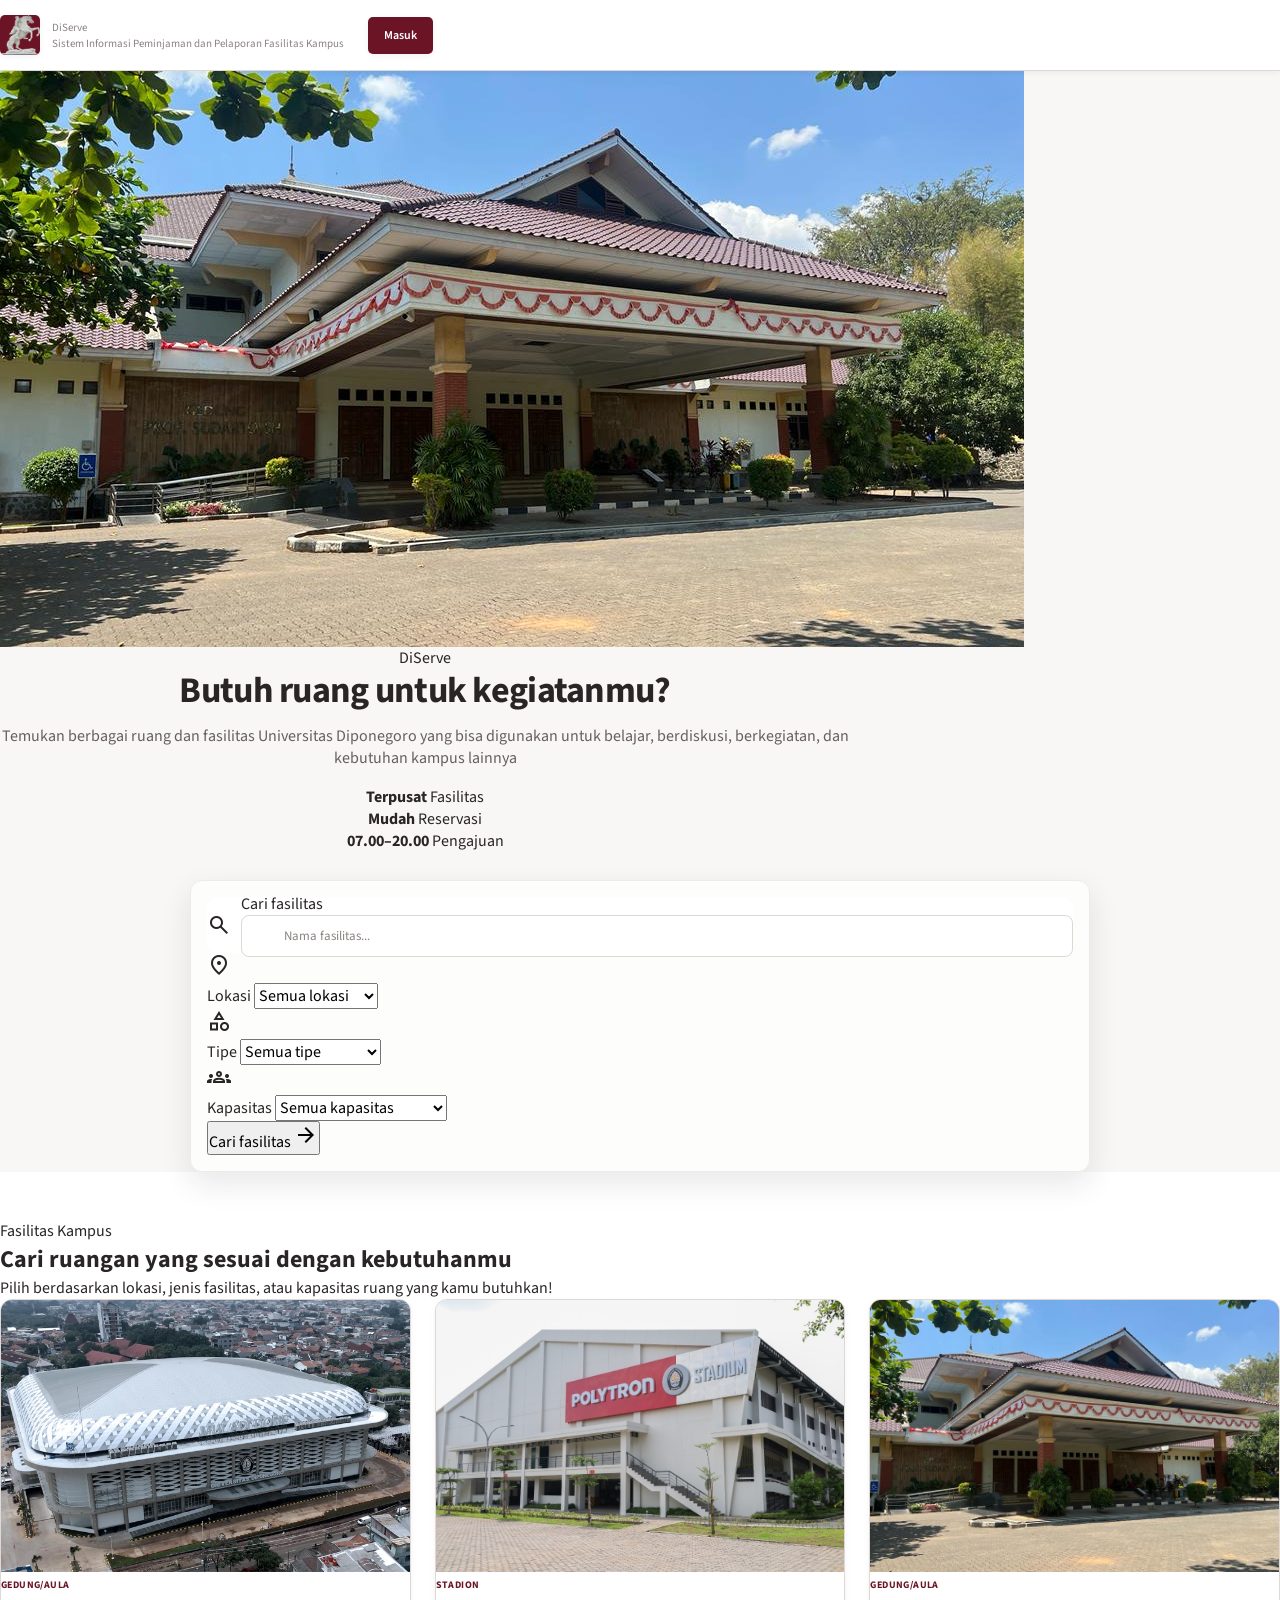
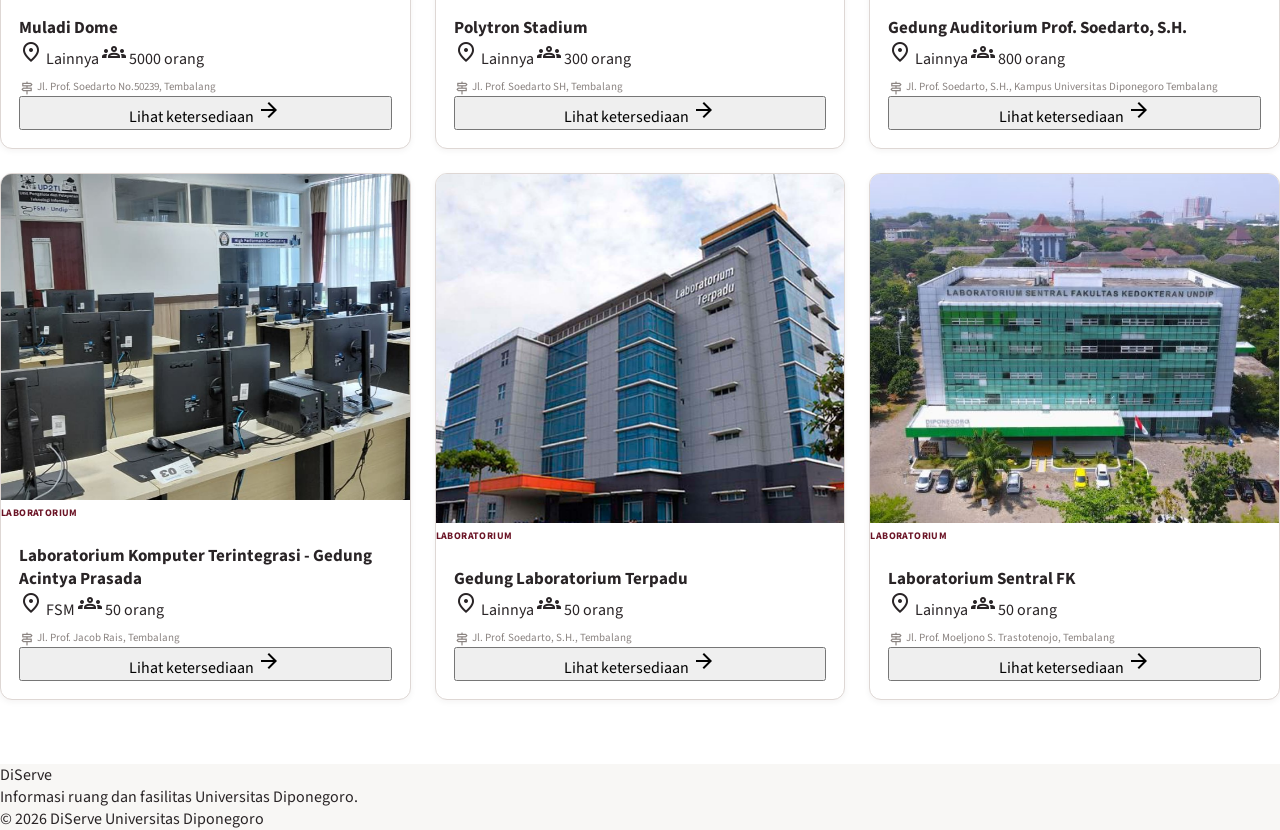
==== commit 26826dc9: "feat(reservation-report): add maintenance validation check on reservations and update dashboard view" ====
--- a/index.html
+++ b/index.html
@@ -3,7 +3,7 @@
   <head>
     <meta charset="UTF-8" />
     <meta name="viewport" content="width=device-width, initial-scale=1.0" />
-    <title>DipSpace - Fasilitas Kampus UNDIP</title>
+    <title>DiServe - Fasilitas Kampus UNDIP</title>
     <link rel="preconnect" href="https://fonts.googleapis.com" />
     <link rel="preconnect" href="https://fonts.gstatic.com" crossorigin />
     <link
@@ -28,7 +28,7 @@
           />
 
           <div class="navbar-brand-text">
-            <span class="navbar-title">DipSpace</span>
+            <span class="navbar-title">DiServe</span>
             <span class="navbar-subtitle">
               Sistem Informasi Peminjaman dan Pelaporan Fasilitas Kampus
             </span>
@@ -54,7 +54,7 @@
             <div class="hero-overlay"></div>
 
             <div class="hero-content">
-              <p class="hero-eyebrow">DipSpace</p>
+              <p class="hero-eyebrow">DiServe</p>
               <h1 class="hero-title">Butuh ruang untuk kegiatanmu?</h1>
 
               <p class="hero-description">
@@ -435,7 +435,7 @@
               <div class="facility-card-top">
                 <span class="facility-card-type">Laboratorium</span>
 
-                <span class="facility-card-availability broken"> Rusak </span>
+                <span class="facility-card-availability maintenance"> Dalam Perbaikan </span>
               </div>
 
               <div class="facility-card-content">
@@ -865,11 +865,11 @@
     <footer class="catalog-footer">
       <div class="catalog-footer-inner">
         <div class="catalog-footer-brand">
-          <span class="catalog-footer-title">DipSpace</span>
+          <span class="catalog-footer-title">DiServe</span>
           <p>Informasi ruang dan fasilitas Universitas Diponegoro.</p>
         </div>
         <div class="catalog-footer-copyright">
-          <span>© 2026 DipSpace</span>
+          <span>© 2026 DiServe</span>
           <span>Universitas Diponegoro</span>
         </div>
       </div>
--- a/assets/css/style.css
+++ b/assets/css/style.css
@@ -1,36 +1,48 @@
 :root {
   --white: #ffffff;
-  --background: #fffff;
+  --background: #f8f7f5;
+
   --primary: #6b1426;
   --primary-dark: #4a0d1a;
   --primary-light: #9b5262;
+
   --red-50: #faf5f6;
   --text-primary: #292426;
   --text-secondary: #665e61;
   --text-muted: #8a8380;
+
   --border: #ded7d4;
   --border-light: #eeeae7;
+
   --succes: #3f8060;
   --succes-bg: #e5f1eb;
   --warning: #ad7a2f;
   --warning-bg: #f8efd9;
   --danger: #b94b54;
   --danger-bg: #f8e4e5;
+  --neutral: #475569;
+  --neutral-bg: #e2e8f0;
+
   --font-heading: "Source Sans 3", sans-serif;
   --font-body: "Source Sans 3", sans-serif;
   --font-label: "Source Sans 3", sans-serif;
+
   --radius-kecil: 8px;
   --radius-medium: 12px;
   --radius--besar: 16px;
   --radius-xl: 20px;
   --radius-full: 999px;
+
   --shadow-kecil: 0 2px 6px rgba(36, 25, 29, 0.05);
   --shadow-medium: 0 6px 16px rgba(36, 25, 29, 0.08);
   --shadow-large: 0 12px 30px rgba(36, 25, 29, 0.1);
+  
   --container-width: 1230px;
 }
 
 * {
+  margin: 0;
+  padding: 0;
   box-sizing: border-box;
 }
 
@@ -39,805 +51,687 @@
 }
 
 body {
-  width: 100%;
-  margin: 0;
-  padding: 0;
+  min-height: 100vh;
+  font-family: var(--font-body);
   background: var(--background);
   color: var(--text-primary);
-  font-family: var(--font-body);
-  min-width: 1200px;
+  -webkit-font-smoothing: antialiased;
+  text-rendering: optimizeLegibility;
+}
+
+a {
+  text-decoration: none;
+  color: inherit;
 }
 
 button,
 input,
-select {
+select,
+textarea {
   font: inherit;
+}
+
+img {
+  display: block;
+  max-width: 100%;
 }
 
 button {
   cursor: pointer;
 }
 
-a {
-  color: inherit;
-  text-decoration: none;
-}
-
 .container {
-  width: 100%;
-  max-width: none;
-  margin: 0;
-  padding: 0 60px;
+  width: min(var(--container-width), calc(100% - (var(--page-padding) * 2)));
+  margin: 0 auto;
 }
 
 .navbar {
   position: sticky;
   top: 0;
   z-index: 100;
-  background: rgba(255, 255, 255, 0.96);
-  border-bottom: 1px solid var(--border-light);
-  backdrop-filter: blur(12px);
-  -webkit-backdrop-filter: blur(12px);
+  width: 100%;
+  background: var(--white);
+  border-bottom: 1px solid var(--border);
+  box-shadow: var(--shadow-kecil);
 }
 
 .navbar-container {
-  min-height: 76px;
-  display: flex;
-  align-items: center;
-  justify-content: space-between;
+  min-height: 70px;
+  display: flex;
+  align-items: center;
   gap: 24px;
 }
 
 .navbar-brand {
   display: flex;
   align-items: center;
-  gap: 1.5px;
+  gap: 12px;
+  flex-shrink: 0;
 }
 
 .navbar-logo {
-  width: 48px;
-  height: 48px;
-  object-fit: contain;
-  transform: translateX(-2px);
-}
-
-.navbar-brand-text {
-  display: flex;
-  flex-direction: column;
-  gap: 2px;
-}
-
-.navbar-title {
+  width: 40px;
+  height: 40px;
+  display: flex;
+  align-items: center;
+  justify-content: center;
+  background: var(--primary);
+  color: var(--white);
+  border-radius: 5px;
+  box-shadow: var(--shadow-kecil);
+}
+
+.navbar-logo img{
+  width: 30px;
+  height: auto;
+  vertical-align: middle;
+  margin-right: 2px;
+  margin-bottom: -4px;
+}
+
+.navbar-brand-text h1 {
   font-family: var(--font-heading);
   font-size: 18px;
-  line-height: 22px;
-  font-weight: 800;
-  color: var(--primary);
-}
-
-.navbar-subtitle {
-  max-width: 430px;
-  font-family: var(--font-body);
-  font-size: 10px;
+  line-height: 1.2;
+  font-weight: 700;
+  color: var(--text-primary);
+}
+
+.navbar-brand-text span {
+  display: block;
+  margin-top: 2px;
+  font-family: var(--font-label);
+  font-size: 11px;
   line-height: 14px;
   color: var(--text-muted);
 }
 
+.navbar-link {
+  position: relative;
+  padding: 25px 0;
+  font-family: var(--font-label);
+  font-size: 12px;
+  font-weight: 500;
+  color: var(--text-secondary);
+  transition: color 0.2s ease;
+}
+
+.navbar-link:hover {
+  color: var(--primary);
+}
+
+.navbar-link.active {
+  color: var(--primary);
+  font-weight: 600;
+}
+
+.navbar-link.active::after {
+  content: "";
+  position: absolute;
+  left: 0;
+  right: 0;
+  bottom: 16px;
+  height: 2px;
+  background: var(--primary);
+  border-radius: var(--radius-full);
+}
+
+.navbar-actions {
+  display: flex;
+  align-items: center;
+  gap: 10px;
+  margin-left: auto;
+  flex-shrink: 0;
+}
+
 .navbar-login {
   display: inline-flex;
   align-items: center;
-  justify-content: center;
-  gap: 6px;
-  min-height: 40px;
-  padding: 0 18px;
-  border: 1px solid var(--primary);
-  border-radius: var(--radius-full);
+  gap: 8px;
+  padding: 10px 16px;
   background: var(--primary);
   color: var(--white);
-  font-family: var(--font-heading);
+  border-radius: 5px;
+  font-family: var(--font-label);
   font-size: 12px;
-  font-weight: 700;
+  font-weight: 600;
+  box-shadow: var(--shadow-kecil);
+  margin-left: auto;
   transition:
     background-color 0.2s ease,
+    transform 0.15s ease;
+}
+
+.navbar-login:hover {
+  background: var(--primary-dark);
+}
+
+.navbar-login:active {
+  transform: scale(0.98);
+}
+
+.navbar-login .material-symbols-outlined {
+  font-size: 17px;
+}
+
+.hero {
+  background:radial-gradient(circle at 15% 20%,rgba(230, 178, 198, 0.45), transparent 35%), 
+   radial-gradient(circle at 85% 70%,rgba(214, 229, 250, 0.6), transparent 35%), var(--background);
+  border-bottom: 1px solid var(--border-light);
+  padding: 48px 0 56px;
+  position: relative;
+  overflow: hidden;
+}
+
+.hero-container {
+  display: flex;
+  flex-direction: column;
+  align-items: center;
+}
+
+.hero-badge {
+  display: inline-flex;
+  align-items: center;
+  gap: 6px;
+  padding: 6px 12px;
+  margin-bottom: 5px;
+  background: var(--purple-50);
+  border: 1px solid var(--border);
+  border-radius: var(--radius-full);
+  color: var(--primary);
+  font-family: var(--font-label);
+  font-size: 11px;
+  font-weight: 600;
+}
+
+.hero-badge .material-symbols-outlined {
+  font-size: 16px;
+}
+
+.hero-inner {
+  display: flex;
+  justify-content: center;
+}
+
+.hero-content {
+  width: 100%;
+  max-width: 850px;
+  text-align: center;
+}
+
+.hero-title {
+  margin: 0 auto;
+  max-width: 800px;
+  font-family: var(--font-heading);
+  font-size: 36px;
+  line-height: 1.2;
+  font-weight: 700;
+  letter-spacing: -0.02em;
+  color: var(--text-primary);
+}
+
+.hero-description {
+  margin-top: 13px;
+  margin-bottom: 17px;
+  font-family: var(--font-body);
+  font-size: medium;
+  line-height: normal;
+  font-weight: 400;
+  color: var(--text-secondary);
+}
+
+.hero-decoration {
+    position: absolute;
+    border-radius: 50%;
+    filter: blur(10px);
+    pointer-events: none;
+}
+
+.hero-decoration-pink {
+    width: 220px;
+    height: 220px;
+    background: rgba(215, 127, 161, 0.18);
+    top: 40px;
+    left: -80px;
+}
+
+.hero-decoration-blue {
+    width: 280px;
+    height: 280px;
+    background: rgba(201, 218, 247, 0.45);
+    right: -100px;
+    bottom: 20px;
+}
+
+.search-panel {
+  width: min(100%, 900px);
+  margin: 28px auto 0;
+  padding: 16px;
+  background: rgba(255, 255, 255, 0.72);
+  backdrop-filter: blur(18px);
+  -webkit-backdrop-filter: blur(18px);
+  border: 1px solid rgba(255, 255, 255, 0.8);
+  box-shadow: 0 12px 35px rgba(80, 50, 70, 0.1);
+  border-radius: 20px;
+  border: 1px solid var(--border-light);
+  border-radius: var(--radius-medium);
+  box-shadow: var(--shadow-large);
+}
+
+.search-box {
+  display: flex;
+  margin: 0;
+  width: 100%;
+  height: 56px;
+  gap: 10px;
+  border-radius: var(--radius-medium);
+  align-items: center;
+  background: var(--white);
+  border: none;
+  box-shadow: none;
+}
+
+.search-box-input {
+  position: relative;
+  flex: 1;
+  min-width: 0;
+}
+
+.search-box-input .material-symbols-outlined {
+  position: absolute;
+  left: 14px;
+  top: 50%;
+  transform: translateY(-50%);
+  font-size: 20px;
+  color: var(--text-muted);
+  pointer-events: none;
+}
+
+.search-box-input input {
+  width: 100%;
+  height: 42px;
+  margin: 0;
+  padding: 0 14px 0 42px;
+  border: 1px solid var(--border);
+  border-radius: var(--radius-kecil);
+  outline: none;
+  background: var(--white);
+  color: var(--text-primary);
+  font-family: var(--font-body);
+  font-size: 13px;
+  transition:
     border-color 0.2s ease,
+    box-shadow 0.2s ease;
+}
+
+.search-box-input input::placeholder {
+  color: var(--text-muted);
+}
+
+.search-box-input input:focus {
+  border-color: var(--primary);
+  box-shadow: 0 0 0 3px rgba(109, 40, 217, 0.1);
+}
+
+.search-button {
+  height: 40px;
+  padding: 0 18px;
+  border: none;
+  border-radius: 5px;
+  background: var(--primary);
+  color: var(--white);
+  font-family: var(--font-label);
+  font-size: 12px;
+  font-weight: 600;
+  cursor: pointer;
+  transition:
+    background-color 0.2s ease,
     transform 0.15s ease;
 }
 
-.navbar-login:hover {
-  border-color: var(--primary-dark);
+.search-button:hover {
   background: var(--primary-dark);
+}
+
+.search-button:active {
+  transform: scale(0.98);
+}
+
+.filters {
+  width: 100%;
+  display: grid;
+  grid-template-columns: repeat(3, 1fr) auto;
+  gap: 12px;
+  margin: 8px 0 0;
+  padding-top: 12px;
+  border-top: 1px solid var(--border-light);
+  align-items: end;
+}
+
+.filter-group {
+  min-width: 0;
+  display: flex;
+  flex-direction: column;
+}
+
+.filter-group label {
+  display: block;
+  margin-bottom: 6px;
+  font-family: var(--font-label);
+  font-size: 11px;
+  line-height: 14px;
+  font-weight: 600;
+  color: var(--text-primary);
+}
+
+.filter-group select {
+  width: 100%;
+  height: 40px;
+  padding: 0 12px;
+  border: 1px solid var(--border);
+  border-radius: var(--radius-kecil);
+  background: var(--white);
+  color: var(--text-primary);
+  font-family: var(--font-body);
+  font-size: 13px;
+  outline: none;
+  cursor: pointer;
+  transition: border-color 0.2s ease, box-shadow 0.2s ease;
+}
+
+.filter-group select:focus {
+  border-color: var(--primary);
+  box-shadow: 0 0 0 3px rgba(109, 40, 217, 0.1);
+}
+
+.filter-group select:hover {
+  border-color: var(--purple-300);
+}
+
+.filter-submit {
+  height: 40px;
+  padding: 0 14px;
+  border: none;
+  display: flex;
+  align-items: center;
+  justify-content: center;
+  gap: 5px;
+  border-radius: 5px;
+  background: var(--primary);
   color: var(--white);
-  transform: translateY(-1px);
-}
-
-.navbar-login:focus-visible {
-  outline: 3px solid rgba(107, 20, 38, 0.2);
-  outline-offset: 2px;
-}
-
-.navbar-login .material-symbols-outlined {
-  font-size: 16px;
-}
-
-.hero-section {
-  padding: 32px 0 0;
-  background: var(--background);
-}
-
-.hero-showcase {
+  font-family: var(--font-label);
+  font-size: 12px;
+  font-weight: 600;
+  cursor: pointer;
+  margin: 0;
+  transition:
+    background-color 0.2s ease,
+    transform 0.15s ease;
+}
+
+.filter-submit:active {
+  transform: scale(0.98);
+}
+
+.filter-submit:hover {
+  background: var(--primary-dark);
+}
+
+.filter-submit .material-symbols-outlined {
+  font-size: 17px;
+}
+
+.filter-submit p {
+  margin: 0;
+}
+
+.facility-section {
+  padding: 48px 0 64px;
+  background: var(--white);
+}
+
+.facility-section .container {
+  width: min(var(--container-width), calc(100% - (var(--page-padding) * 2)));
+}
+
+.facility-grid {
+  display: grid;
+  grid-template-columns: repeat(3, 1fr);
+  gap: 24px;
+}
+
+.facility-card {
+  display: flex;
+  flex-direction: column;
+  background: var(--white);
+  border: 1px solid var(--border);
+  border-radius: var(--radius-medium);
+  overflow: hidden;
+  box-shadow: var(--shadow-kecil);
+  transition:
+    transform 0.2s ease,
+    box-shadow 0.2s ease,
+    border-color 0.2s ease;
+}
+
+.facility-card:hover {
+  transform: translateY(-3px);
+  border-color: var(--purple-200);
+  box-shadow: var(--shadow-medium);
+}
+
+.facility-img-wrapper {
   position: relative;
-  min-height: 530px;
+  width: 100%;
+  height: 190px;
   overflow: hidden;
-  border-radius: 28px;
-  background: var(--primary-dark);
-}
-
-.hero-image {
-  position: absolute;
-  inset: 0;
+  background: var(--purple-50);
+}
+
+.facility-card-image {
   width: 100%;
   height: 100%;
   object-fit: cover;
-}
-
-.hero-overlay {
-  position: absolute;
-  inset: 0;
-  background: linear-gradient(
-    90deg,
-    rgba(35, 9, 16, 0.92) 0%,
-    rgba(35, 9, 16, 0.72) 38%,
-    rgba(35, 9, 16, 0.22) 75%,
-    rgba(35, 9, 16, 0.12) 100%
-  );
-}
-
-.hero-content {
-  position: relative;
-  z-index: 1;
-  width: min(620px, 100%);
-  padding: 90px 64px 150px;
-  color: var(--white);
-}
-
-.hero-eyebrow {
-  margin: 0 0 14px;
-  font-family: var(--font-label);
-  font-size: 11px;
-  line-height: 14px;
-  font-weight: 700;
-  letter-spacing: 0.16em;
-  text-transform: uppercase;
-  color: rgba(255, 255, 255, 0.72);
-}
-
-.hero-title {
-  margin: 0;
-  font-family: var(--font-heading);
-  font-size: 48px;
-  line-height: 1.12;
-  font-weight: 750;
-  letter-spacing: -0.04em;
-}
-
-.hero-description {
-  max-width: 540px;
-  margin: 20px 0 0;
-  font-size: 14px;
-  line-height: 1.75;
-  color: rgba(255, 255, 255, 0.78);
-}
-
-.hero-stats {
-  display: flex;
-  align-items: center;
-  gap: 32px;
-  margin-top: 34px;
-}
-
-.hero-stat {
-  display: flex;
-  flex-direction: column;
-  gap: 2px;
-}
-
-.hero-stat-number {
-  font-family: var(--font-heading);
-  font-size: 20px;
-  line-height: 24px;
-  font-weight: 750;
-}
-
-.hero-stat-label {
-  font-size: 10px;
-  line-height: 14px;
-  color: rgba(255, 255, 255, 0.62);
-}
-
-.search-panel {
-  position: relative;
-  z-index: 5;
-  display: grid;
-  grid-template-columns: 1.4fr 1fr 1fr 1fr auto;
-  align-items: center;
-  gap: 0;
-  width: calc(100% - 48px);
-  margin: 17px auto 0;
-  padding: 10px;
-  border: 1px solid var(--border-light);
-  border-radius: var(--radius-xl);
-  background: var(--white);
-  box-shadow: var(--shadow-large);
-}
-
-.search-box,
-.search-field {
-  min-height: 58px;
-  display: flex;
-  align-items: center;
-  gap: 10px;
-  padding: 8px 18px;
-  border-right: 1px solid var(--border-light);
-}
-
-.search-box .material-symbols-outlined,
-.search-field .material-symbols-outlined {
-  flex-shrink: 0;
-  font-size: 20px;
-  color: var(--primary);
-}
-
-.search-box-input,
-.search-field > div {
-  min-width: 0;
-  display: flex;
-  flex-direction: column;
-  gap: 3px;
-}
-
-.search-box-input label,
-.search-field label {
-  font-size: 10px;
-  line-height: 14px;
-  font-weight: 700;
-  color: var(--text-muted);
-}
-
-.search-box-input input,
-.search-field select {
-  width: 100%;
-  padding: 0;
-  border: 0;
-  outline: none;
-  background: transparent;
-  color: var(--text-primary);
-  font-size: 12px;
-}
-
-.search-field select {
-  cursor: pointer;
-}
-
-.search-submit {
-  min-height: 48px;
-  display: inline-flex;
-  align-items: center;
-  justify-content: center;
-  gap: 8px;
-  padding: 0 20px;
-  border: 0;
-  border-radius: var(--radius-medium);
-  background: var(--primary);
-  color: var(--white);
-  font-family: var(--font-heading);
-  font-size: 12px;
-  font-weight: 700;
-  white-space: nowrap;
-  transition:
-    background-color 0.2s ease,
-    transform 0.15s ease;
-}
-
-.search-submit:hover {
-  background: var(--primary-dark);
-  transform: translateY(-1px);
-}
-
-.search-submit .material-symbols-outlined {
-  font-size: 17px;
-}
-
-.facility-section {
-  padding: 28px 0 80px;
-  background: var(--white);
-}
-
-.section-header {
-  margin-bottom: 32px;
-}
-
-.section-eyebrow {
-  margin: 0 0 8px;
-  font-family: var(--font-label);
-  font-size: 11px;
-  line-height: 14px;
-  font-weight: 700;
-  color: var(--primary);
-  text-transform: uppercase;
-  letter-spacing: 0.12em;
-}
-
-.section-title {
-  margin: 0;
-  font-family: var(--font-heading);
-  font-size: 30px;
-  line-height: 1.25;
-  font-weight: 700;
-  letter-spacing: -0.025em;
-  color: var(--text-primary);
-}
-
-.section-description {
-  max-width: 580px;
-  margin: 10px 0 0;
-  font-family: var(--font-body);
-  font-size: 14px;
-  line-height: 1.65;
-  color: var(--text-secondary);
-}
-
-.facility-grid {
-  display: grid;
-  grid-template-columns: repeat(3, minmax(0, 1fr));
-  gap: 24px;
-}
-
-.facility-card {
-  position: relative;
-  min-width: 0;
-  height: 430px;
-  overflow: hidden;
-  border: 1px solid var(--border);
-  border-radius: var(--radius-xl);
-  background: var(--primary-dark);
-  box-shadow: var(--shadow-medium);
-  isolation: isolate;
-  transition:
-    transform 0.25s ease,
-    border-color 0.25s ease,
-    box-shadow 0.25s ease;
-}
-
-.facility-card:hover {
-  transform: translateY(-5px);
-  border-color: rgba(107, 20, 38, 0.3);
-  box-shadow: var(--shadow-large);
-}
-
-.facility-card-image {
-  position: absolute;
-  inset: 0;
-  z-index: -2;
-  width: 100%;
-  height: 100%;
-  object-fit: cover;
-  object-position: center;
-  transition: transform 0.45s ease;
+  transition: transform 0.3s ease;
 }
 
 .facility-card:hover .facility-card-image {
   transform: scale(1.03);
 }
 
-.facility-card-overlay {
+.facility-card-availability {
   position: absolute;
-  inset: 0;
-  z-index: -1;
-  background: linear-gradient(
-    180deg,
-    rgba(25, 12, 16, 0.05) 0%,
-    rgba(25, 12, 16, 0.08) 35%,
-    rgba(25, 12, 16, 0.42) 58%,
-    rgba(25, 12, 16, 0.92) 100%
-  );
-}
-
-.facility-card-top {
-  position: absolute;
-  top: 16px;
-  left: 16px;
-  right: 16px;
-  display: flex;
-  align-items: flex-start;
-  justify-content: space-between;
-  gap: 10px;
+  top: 12px;
+  right: 12px;
+  display: inline-flex;
+  align-items: center;
+  padding: 5px 9px;
+  border-radius: var(--radius-full);
+  background: var(--succes-bg);
+  color: var(--succes);
+  font-family: var(--font-label);
+  font-size: 10px;
+  font-weight: 600;
+  box-shadow: var(--shadow-kecil);
+}
+
+.facility-card-availability.available {
+  background: var(--succes-bg);
+  color: var(--succes);
+}
+
+.facility-card-availability.maintenance {
+  background: var(--warning-bg);
+  color: var(--warning);
+}
+
+.facility-card-availability.broken {
+  background: var(--danger-bg);
+  color: var(--danger);
+}
+
+.facility-card-content {
+  display: flex;
+  flex-direction: column;
+  padding: 18px;
+  flex: 1;
 }
 
 .facility-card-type {
-  display: inline-flex;
-  align-items: center;
-  min-height: 28px;
-  padding: 6px 10px;
-  border: 1px solid rgba(255, 255, 255, 0.2);
-  border-radius: var(--radius-full);
-  background: rgba(25, 12, 16, 0.42);
-  backdrop-filter: blur(8px);
-  -webkit-backdrop-filter: blur(8px);
-  color: var(--white);
-  font-family: var(--font-label);
-  font-size: 9px;
-  line-height: 12px;
-  font-weight: 700;
-  letter-spacing: 0.06em;
-  text-transform: uppercase;
-}
-
-.facility-card-availability {
-  display: inline-flex;
-  align-items: center;
-  gap: 6px;
-  min-height: 28px;
-  padding: 6px 10px;
-  border-radius: var(--radius-full);
-  font-family: var(--font-label);
-  font-size: 9px;
-  line-height: 12px;
-  font-weight: 700;
-  white-space: nowrap;
-  box-shadow: var(--shadow-kecil);
-}
-
-.facility-card-availability::before {
-  content: "";
-  width: 6px;
-  height: 6px;
-  flex-shrink: 0;
-  border-radius: 50%;
-  background-color: currentColor;
-}
-
-.facility-card-availability.available {
-  background: rgba(229, 241, 235, 0.94);
-  color: var(--succes);
-}
-
-.facility-card-availability.maintenance {
-  background: rgba(248, 239, 217, 0.94);
-  color: var(--warning);
-}
-
-.facility-card-availability.broken {
-  background: rgba(248, 228, 229, 0.94);
-  color: var(--danger);
-}
-
-.facility-card-content {
-  position: absolute;
-  right: 20px;
-  bottom: 20px;
-  left: 20px;
-  display: flex;
-  flex-direction: column;
-}
-
-.facility-card-title {
-  margin: 0 0 12px;
-  font-family: var(--font-heading);
-  font-size: 21px;
-  line-height: 1.28;
-  font-weight: 750;
-  letter-spacing: -0.025em;
-  color: var(--white);
-  display: -webkit-box;
-  -webkit-line-clamp: 2;
-  -webkit-box-orient: vertical;
-  overflow: hidden;
-}
-
-.facility-card-meta {
-  display: flex;
-  align-items: center;
-  flex-wrap: wrap;
-  gap: 14px;
-  margin-bottom: 10px;
-}
-
-.facility-card-meta > span {
-  display: inline-flex;
-  align-items: center;
-  gap: 5px;
-  color: rgba(255, 255, 255, 0.84);
-  font-family: var(--font-body);
-  font-size: 11px;
-  line-height: 16px;
-}
-
-.facility-card-meta .material-symbols-outlined {
-  font-size: 16px;
-  color: rgba(255, 255, 255, 0.72);
-}
-
-.facility-card-address {
-  min-height: 34px;
-  display: flex;
-  align-items: flex-start;
-  gap: 6px;
-  margin: 0 0 14px;
-  color: rgba(255, 255, 255, 0.66);
-  font-family: var(--font-body);
-  font-size: 10px;
-  line-height: 15px;
-}
-
-.facility-card-address .material-symbols-outlined {
-  flex-shrink: 0;
-  margin-top: 1px;
-  font-size: 15px;
-  color: rgba(255, 255, 255, 0.58);
-}
-
-.facility-card-button {
-  width: 100%;
-  min-height: 42px;
-  display: flex;
-  align-items: center;
-  justify-content: center;
-  gap: 7px;
-  padding: 0 14px;
-  border: 1px solid rgba(255, 255, 255, 0.32);
-  border-radius: var(--radius-medium);
-  background: rgba(255, 255, 255, 0.12);
-  backdrop-filter: blur(8px);
-  -webkit-backdrop-filter: blur(8px);
-  color: var(--white);
-  font-family: var(--font-heading);
-  font-size: 11px;
-  font-weight: 700;
-  transition:
-    background-color 0.2s ease,
-    border-color 0.2s ease,
-    transform 0.15s ease;
-}
-
-.facility-card-button:hover {
-  border-color: var(--white);
-  background: var(--white);
-  color: var(--primary-dark);
-  transform: translateY(-1px);
-}
-
-.facility-card-button .material-symbols-outlined {
-  font-size: 16px;
-}
-
-.availability-overlay {
-  position: fixed;
-  inset: 0;
-  z-index: 200;
-  display: none;
-  align-items: center;
-  justify-content: center;
-  padding: 24px;
-  background: rgba(25, 12, 16, 0.55);
-  backdrop-filter: blur(5px);
-  -webkit-backdrop-filter: blur(5px);
-}
-
-.availability-overlay.active {
-  display: flex;
-}
-
-.availability-box {
-  width: min(100%, 560px);
-  max-height: calc(100vh - 48px);
-  overflow-y: auto;
-  border: 1px solid var(--border-light);
-  border-radius: var(--radius-xl);
-  background: var(--white);
-  box-shadow: var(--shadow-large);
-}
-
-.availability-header {
-  display: flex;
-  align-items: flex-start;
-  justify-content: space-between;
-  gap: 20px;
-  padding: 24px;
-  border-bottom: 1px solid var(--border-light);
-}
-
-.availability-title-wrapper {
-  min-width: 0;
-}
-
-.availability-label {
-  margin: 0 0 6px;
+  display: inline-block;
+  margin-bottom: 7px;
+  font-family: var(--font-label);
   font-size: 10px;
   line-height: 14px;
   font-weight: 700;
   color: var(--primary);
   text-transform: uppercase;
-  letter-spacing: 0.1em;
-}
-
-.availability-title {
+  letter-spacing: 0.04em;
+}
+
+.facility-card-title {
   margin: 0;
   font-family: var(--font-heading);
-  font-size: 22px;
-  line-height: 1.3;
-  font-weight: 750;
+  font-size: 17px;
+  line-height: 1.35;
+  font-weight: 700;
   color: var(--text-primary);
-}
-
-.availability-subtitle {
-  margin: 7px 0 0;
+  display: -webkit-box;
+  -webkit-line-clamp: 2;
+  -webkit-box-orient: vertical;
+  overflow: hidden;
+}
+
+.facility-card-location {
+  margin-top: 12px;
+  font-family: var(--font-body);
   font-size: 12px;
   line-height: 18px;
   color: var(--text-secondary);
 }
 
-.availability-close {
-  width: 36px;
-  height: 36px;
-  display: inline-flex;
-  align-items: center;
-  justify-content: center;
-  flex-shrink: 0;
-  border: 1px solid var(--border);
-  border-radius: 50%;
-  background: var(--white);
-  color: var(--text-secondary);
-}
-
-.availability-close:hover {
-  border-color: var(--primary);
-  color: var(--primary);
-}
-
-.availability-content {
-  padding: 24px;
-}
-
-.availability-date-group {
-  display: flex;
-  flex-direction: column;
-  gap: 7px;
-}
-
-.availability-date-group label {
-  font-size: 11px;
-  line-height: 14px;
-  font-weight: 700;
-  color: var(--text-secondary);
-}
-
-.availability-date-group input {
-  width: 100%;
-  height: 42px;
-  padding: 0 12px;
-  border: 1px solid var(--border);
-  border-radius: var(--radius-medium);
-  outline: none;
-  background: var(--white);
-  color: var(--text-primary);
-}
-
-.availability-date-group input:focus {
-  border-color: var(--primary);
-}
-
-.availability-time {
-  margin-top: 24px;
-}
-
-.availability-section-title {
-  margin: 0 0 10px;
-  font-family: var(--font-heading);
-  font-size: 13px;
-  font-weight: 700;
-  color: var(--text-primary);
-}
-
-.availability-time-list {
-  display: flex;
-  flex-direction: column;
-  gap: 8px;
-}
-
-.availability-time-item {
-  display: flex;
-  align-items: center;
-  justify-content: space-between;
-  gap: 12px;
-  padding: 12px 14px;
-  border: 1px solid var(--border-light);
-  border-radius: var(--radius-medium);
+.facility-card-location {
+  display: flex;
+  align-items: center;
+  gap: 5px;
+  margin-top: 12px;
   font-size: 12px;
   color: var(--text-secondary);
 }
 
-.availability-status {
-  font-size: 10px;
-  font-weight: 700;
-}
-
-.availability-status.available {
-  color: var(--succes);
-}
-
-.availability-status.unavailable {
-  color: var(--danger);
-}
-
-.availability-footer {
-  display: flex;
-  justify-content: flex-end;
-  gap: 10px;
-  padding: 18px 24px;
-  border-top: 1px solid var(--border-light);
-}
-
-.availability-button {
-  min-height: 40px;
-  padding: 0 16px;
-  border-radius: var(--radius-medium);
-  font-family: var(--font-heading);
+.facility-card-location .material-symbols-outlined {
+  font-size: 16px;
+  color: var(--text-muted);
+}
+
+.facility-card-capacity {
+  margin-top: 5px;
+  font-family: var(--font-body);
+  font-size: 12px;
+  line-height: 18px;
+  color: var(--text-secondary);
+}
+
+.facility-card-address {
+  margin-top: 8px;
+  font-family: var(--font-body);
   font-size: 11px;
-  font-weight: 700;
-}
-
-.availability-button-secondary {
-  border: 1px solid var(--border);
-  background: var(--white);
-  color: var(--text-secondary);
-}
-
-.availability-button-secondary:hover {
-  border-color: var(--primary);
+  line-height: 17px;
+  color: var(--text-muted);
+  display: -webkit-box;
+  -webkit-line-clamp: 2;
+  -webkit-box-orient: vertical;
+  overflow: hidden;
+}
+
+.facility-card-address .material-symbols-outlined{
+  font-size: 16px;
+  color: var(--text-muted);
+}
+
+.facility-card-link {
+  display: inline-flex;
+  align-items: center;
+  margin-top: auto;
+  padding-top: 16px;
+  font-family: var(--font-label);
+  font-size: 12px;
+  font-weight: 600;
   color: var(--primary);
-}
-
-.catalog-footer {
-  padding: 32px 0 24px;
-  background: var(--background);
-  border-top: 1px solid var(--border-light);
-}
-
-.catalog-footer-inner {
-  width: min(100% - 48px, var(--container-width));
-  margin: 0 auto;
-  display: flex;
-  align-items: center;
-  justify-content: space-between;
-  gap: 32px;
-}
-
-.catalog-footer-brand {
-  display: flex;
-  flex-direction: column;
-  gap: 5px;
-}
-
-.catalog-footer-title {
-  font-family: var(--font-heading);
+  transition:
+    color 0.2s ease,
+    gap 0.2s ease;
+}
+
+.facility-card-link:hover {
+  color: var(--primary-dark);
+}
+
+@media (max-width: 900px) {
+  .facility-grid {
+    grid-template-columns: repeat(2, 1fr);
+  }
+}
+
+@media (max-width: 600px) {
+  .facility-section {
+    padding: 32px 0 48px;
+  }
+
+  .facility-grid {
+    grid-template-columns: 1fr;
+    gap: 18px;
+  }
+
+  .facility-img-wrapper {
+    height: 200px;
+  }
+}
+
+@media (max-width: 700px) {
+  .search-panel {
+    padding: 12px;
+  }
+
+  .search-box-input {
+    width: 100%;
+  }
+
+  .search-button {
+    padding: 0 14px;
+  }
+
+  .filters {
+    grid-template-columns: 1fr;
+  }
+
+  .filter-submit {
+    width: 100%;
+  }
+}
+
+.facility-card-capacity .material-symbols-outlined {
   font-size: 16px;
-  line-height: 20px;
-  font-weight: 800;
-  color: var(--primary);
-}
-
-.catalog-footer-brand p {
-  margin: 0;
-  font-size: 10px;
-  line-height: 15px;
   color: var(--text-muted);
-}
-
-.catalog-footer-copyright {
-  display: flex;
-  align-items: center;
-  gap: 16px;
+  vertical-align: middle;
+}
+
+.facility-card-address .material-symbols-outlined {
+  font-size: 16px;
   color: var(--text-muted);
-  font-size: 10px;
-  line-height: 15px;
-}
+  vertical-align: middle;
+}
+
+.footer {
+    padding: 30px 0;
+    background: linear-gradient(180deg,#f6cee7,#dce6f5);
+    border-top: 1px solid rgba(215, 127, 161, 0.15);
+    text-align: center;
+}
+
+.footer p {
+    margin: 0;
+    font-family: var(--font-label);
+    font-size: 11px;
+    color: var(--text-secondary);
+}
--- a/assets/css/availability.css
+++ b/assets/css/availability.css
@@ -17,8 +17,10 @@
 
 .availability-box {
   width: 100%;
-  max-width: 560px;
+  max-width: 640px;
   max-height: calc(100vh - 48px);
+  display: flex;
+  flex-direction: column;
   overflow: hidden;
   background: var(--white);
   border: 1px solid var(--border-light);
@@ -27,6 +29,7 @@
 }
 
 .availability-header {
+  flex-shrink: 0;
   display: flex;
   align-items: flex-start;
   justify-content: space-between;
@@ -54,12 +57,15 @@
   font-family: var(--font-heading);
   font-size: 20px;
   font-weight: 700;
+  line-height: 1.35;
 }
 
 .availability-subtitle {
-  margin: 5px 0 0;
+  max-width: 480px;
+  margin: 6px 0 0;
   color: var(--text-secondary);
   font-size: 12px;
+  line-height: 1.5;
 }
 
 .availability-close {
@@ -74,6 +80,9 @@
   background: transparent;
   color: var(--text-muted);
   cursor: pointer;
+  transition:
+    background 0.2s ease,
+    color 0.2s ease;
 }
 
 .availability-close:hover {
@@ -86,9 +95,32 @@
 }
 
 .availability-content {
-  max-height: calc(100vh - 220px);
+  min-height: 0;
   overflow-y: auto;
   padding: 22px 24px 24px;
+  scrollbar-width: thin;
+  scrollbar-color: var(--border) transparent;
+}
+
+.availability-content::-webkit-scrollbar {
+  width: 6px;
+}
+
+.availability-content::-webkit-scrollbar-track {
+  background: transparent;
+}
+
+.availability-content::-webkit-scrollbar-thumb {
+  background: var(--border);
+  border-radius: 999px;
+}
+
+.availability-content::-webkit-scrollbar-thumb:hover {
+  background: var(--text-muted);
+}
+
+.availability-date-group {
+  margin-bottom: 20px;
 }
 
 .availability-date-label {
@@ -101,12 +133,14 @@
 
 .availability-date-wrapper {
   position: relative;
+  width: 100%;
 }
 
 .availability-date-wrapper .material-symbols-outlined {
   position: absolute;
   top: 50%;
   left: 14px;
+  z-index: 2;
   transform: translateY(-50%);
   color: var(--text-muted);
   font-size: 20px;
@@ -116,6 +150,7 @@
 .availability-date {
   width: 100%;
   height: 46px;
+  box-sizing: border-box;
   padding: 0 14px 0 44px;
   border: 1px solid var(--border);
   border-radius: 12px;
@@ -124,7 +159,18 @@
   color: var(--text-primary);
   font-family: var(--font-body);
   font-size: 13px;
-  box-sizing: border-box;
+  cursor: pointer;
+  transition:
+    border-color 0.2s ease,
+    box-shadow 0.2s ease;
+}
+
+.availability-date::-webkit-calendar-picker-indicator {
+  opacity: 0;
+  position: absolute;
+  inset: 0;
+  width: 100%;
+  height: 100%;
   cursor: pointer;
 }
 
@@ -133,71 +179,184 @@
   box-shadow: 0 0 0 3px rgba(213, 99, 143, 0.12);
 }
 
+.availability-info {
+  display: grid;
+  grid-template-columns: repeat(2, 1fr);
+  gap: 10px;
+  margin-bottom: 24px;
+}
+
+.availability-info-item {
+  display: flex;
+  align-items: center;
+  gap: 11px;
+  padding: 13px 14px;
+  border: 1px solid var(--border-light);
+  border-radius: 12px;
+  background: var(--background);
+}
+
+.availability-info-item > .material-symbols-outlined {
+  flex-shrink: 0;
+  width: 34px;
+  height: 34px;
+  display: flex;
+  align-items: center;
+  justify-content: center;
+  border-radius: 9px;
+  background: var(--white);
+  color: var(--primary);
+  font-size: 19px;
+}
+
+.availability-info-label {
+  display: block;
+  margin-bottom: 3px;
+  color: var(--text-muted);
+  font-size: 10px;
+  font-weight: 500;
+}
+
+.availability-info-value {
+  display: block;
+  color: var(--text-primary);
+  font-size: 12px;
+  font-weight: 700;
+}
+
 .availability-section {
-  margin-top: 24px;
+  margin-top: 4px;
 }
 
 .availability-section-header {
   display: flex;
   align-items: center;
   justify-content: space-between;
+  gap: 16px;
   margin-bottom: 12px;
+}
+
+.availability-section-kicker {
+  margin: 0 0 3px;
+  color: var(--text-muted);
+  font-size: 10px;
+  font-weight: 600;
+  text-transform: uppercase;
+  letter-spacing: 0.4px;
 }
 
 .availability-section-title {
   margin: 0;
   color: var(--text-primary);
-  font-size: 14px;
+  font-size: 15px;
   font-weight: 700;
 }
 
-.availability-operating-hours {
-  color: var(--text-muted);
-  font-size: 11px;
-}
-
-.availability-time-list {
-  display: flex;
-  flex-direction: column;
-  border: 1px solid var(--border-light);
-  border-radius: 14px;
-  overflow: hidden;
-}
-
-.availability-time-item {
-  display: grid;
-  grid-template-columns: 82px 1fr auto;
-  align-items: center;
-  min-height: 54px;
-  padding: 0 14px;
-  gap: 14px;
-  border-bottom: 1px solid var(--border-light);
-  background: var(--white);
-}
-
-.availability-time-item:last-child {
-  border-bottom: none;
-}
-
-.availability-time {
-  color: var(--text-primary);
-  font-size: 12px;
-  font-weight: 600;
-  white-space: nowrap;
-}
-
-.availability-line {
-  height: 1px;
-  background: var(--border-light);
-}
-
-.availability-status {
-  min-width: 118px;
+.availability-slot-count {
+  flex-shrink: 0;
   padding: 6px 10px;
   border-radius: 999px;
+  background: var(--border-light);
+  color: var(--text-secondary);
+  font-size: 10px;
+  font-weight: 600;
+}
+
+.availability-legend {
+  display: flex;
+  align-items: center;
+  flex-wrap: wrap;
+  gap: 14px;
+  margin-bottom: 12px;
+}
+
+.availability-legend-item {
+  display: flex;
+  align-items: center;
+  gap: 6px;
+  color: var(--text-secondary);
+  font-size: 10px;
+}
+
+.availability-legend-dot {
+  width: 8px;
+  height: 8px;
+  flex-shrink: 0;
+  border-radius: 50%;
+}
+
+.availability-legend-dot.available {
+  background: var(--succes);
+}
+
+.availability-legend-dot.pending {
+  background: var(--warning);
+}
+
+.availability-legend-dot.unavailable {
+  background: var(--danger);
+}
+
+.availability-time-list {
+  display: grid;
+  grid-template-columns: repeat(2, minmax(0, 1fr));
+  gap: 8px;
+}
+
+.availability-time-item {
+  min-height: 48px;
+  box-sizing: border-box;
+  display: flex;
+  align-items: center;
+  justify-content: space-between;
+  gap: 10px;
+  padding: 8px 12px;
+  border: 1px solid var(--border-light);
+  border-radius: 11px;
+  background: var(--white);
+  transition:
+    border-color 0.2s ease,
+    background 0.2s ease;
+}
+
+.availability-time-item:hover {
+  border-color: var(--border);
+  background: var(--background);
+}
+
+.availability-time {
+  flex: 1;
+  min-width: 0;
+  margin: 0;
+  padding: 0;
+  display: flex;
+  align-items: center;
+  align-self: center;
+  color: var(--text-primary);
+  font-family: var(--font-body);
+  font-size: 11px;
+  font-weight: 600;
+  line-height: 1;
+  white-space: nowrap;
+}
+
+.availability-status {
+  flex-shrink: 0;
+  min-width: 82px;
+  min-height: 26px;
+  box-sizing: border-box;
+  margin: 0;
+  padding: 5px 8px;
+  display: flex;
+  align-items: center;
+  justify-content: center;
+  align-self: center;
+  border-radius: 999px;
   text-align: center;
-  font-size: 10px;
-  font-weight: 600;
+  font-size: 9px;
+  font-weight: 600;
+  line-height: 1;
+  white-space: nowrap;
 }
 
 .availability-status.available {
@@ -215,45 +374,14 @@
   color: var(--danger);
 }
 
-.availability-legend {
-  display: flex;
-  flex-wrap: wrap;
-  gap: 14px;
-  margin-top: 16px;
-}
-
-.availability-legend-item {
-  display: flex;
-  align-items: center;
-  gap: 6px;
-  color: var(--text-secondary);
-  font-size: 10px;
-}
-
-.availability-legend-dot {
-  width: 8px;
-  height: 8px;
-  border-radius: 50%;
-}
-
-.availability-legend-dot.available {
-  background: var(--succes);
-}
-
-.availability-legend-dot.pending {
-  background: var(--warning);
-}
-
-.availability-legend-dot.unavailable {
-  background: var(--danger);
-}
-
 .availability-footer {
+  flex-shrink: 0;
   display: flex;
   justify-content: flex-end;
   gap: 10px;
   padding: 16px 24px 20px;
   border-top: 1px solid var(--border-light);
+  background: var(--white);
 }
 
 .availability-button {
@@ -264,6 +392,10 @@
   font-size: 12px;
   font-weight: 600;
   cursor: pointer;
+  transition:
+    background 0.2s ease,
+    border-color 0.2s ease,
+    color 0.2s ease;
 }
 
 .availability-button-secondary {
@@ -274,6 +406,7 @@
 
 .availability-button-secondary:hover {
   background: var(--border-light);
+  color: var(--text-primary);
 }
 
 .availability-button-primary {
@@ -288,11 +421,11 @@
 
 @media (max-width: 600px) {
   .availability-overlay {
-    padding: 14px;
+    padding: 12px;
   }
 
   .availability-box {
-    max-height: calc(100vh - 28px);
+    max-height: calc(100vh - 24px);
     border-radius: 16px;
   }
 
@@ -300,35 +433,40 @@
     padding: 20px 18px 16px;
   }
 
+  .availability-title {
+    font-size: 18px;
+  }
+
+  .availability-subtitle {
+    font-size: 11px;
+  }
+
   .availability-content {
     padding: 18px;
   }
 
+  .availability-info {
+    grid-template-columns: 1fr;
+  }
+
+  .availability-section-header {
+    align-items: flex-start;
+  }
+
+  .availability-time-list {
+    grid-template-columns: 1fr;
+  }
+
+  .availability-time-item {
+    min-height: 48px;
+    align-items: center;
+  }
+
   .availability-footer {
     padding: 14px 18px 18px;
   }
 
-  .availability-time-item {
-    grid-template-columns: 68px 1fr;
-    gap: 10px;
-    padding: 10px 12px;
-  }
-
-  .availability-line {
-    display: none;
-  }
-
-  .availability-status {
-    grid-column: 2;
-    justify-self: start;
-    min-width: auto;
-  }
-
-  .availability-footer {
-    flex-direction: column-reverse;
-  }
-
   .availability-button {
     width: 100%;
   }
-}
+}
